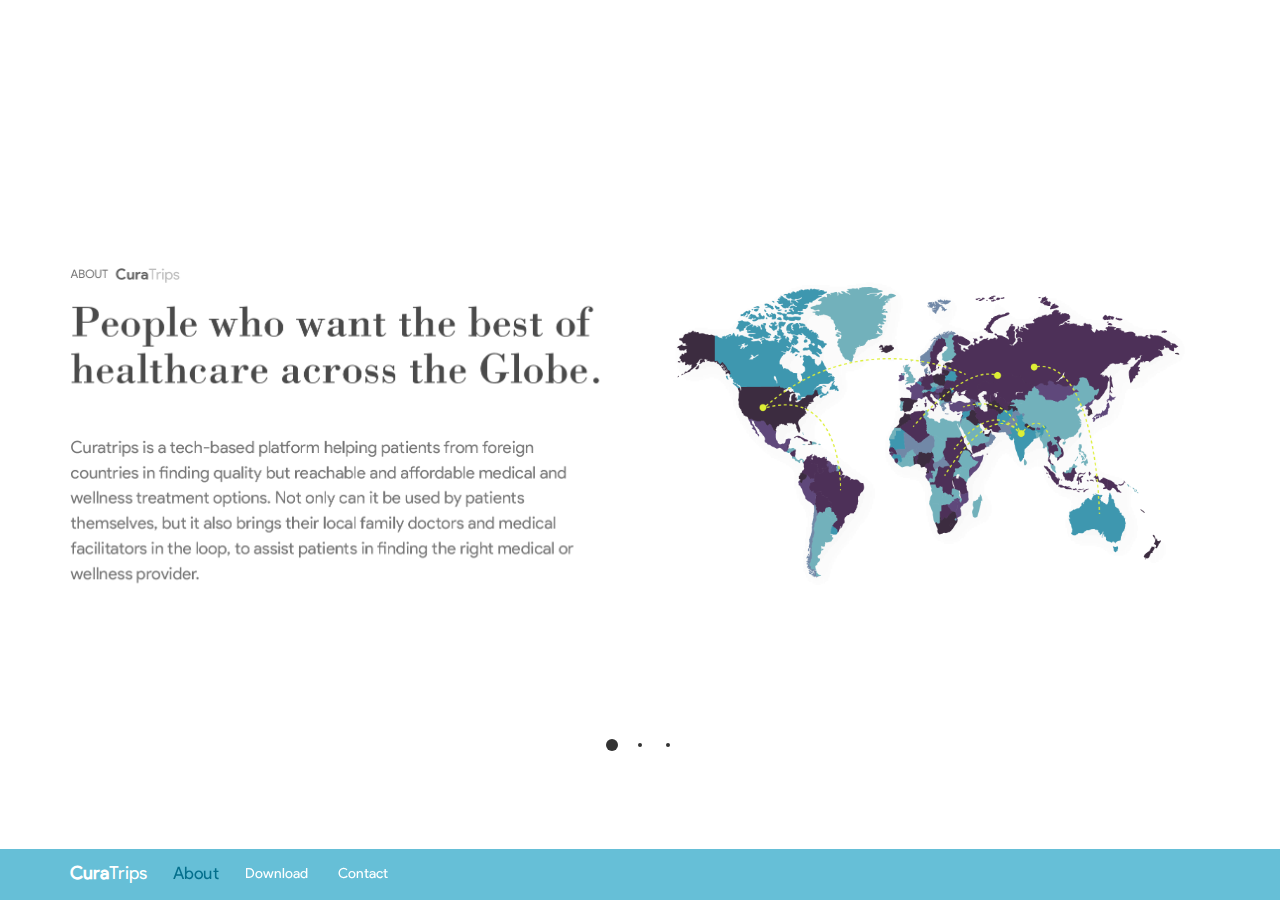
==== index.html @ 783c7d28 "Feature images corrections, commented download and contact sections" ====
<!DOCTYPE html>
<html lang="en">
<!-- Make sure the <html> tag is set to the .full CSS class. Change the background image in the full.css file. -->

<head>

    <meta charset="utf-8">
    <meta http-equiv="X-UA-Compatible" content="IE=edge">
    <meta name="viewport" content="width=device-width, initial-scale=1">
    <meta name="description" content="">
    <meta name="author" content="">

    <title>CuraTrips - Revolutionising Medical & Wellness Travel</title>

    <!-- Bootstrap Core CSS -->
    <link href="css/bootstrap.min.css" rel="stylesheet">

    <!-- Custom CSS -->
    <link href="css/the-big-picture.css" rel="stylesheet">

    <link href="css/jquery.fullPage.css" rel="stylesheet">

    <!-- HTML5 Shim and Respond.js IE8 support of HTML5 elements and media queries -->
    <!-- WARNING: Respond.js doesn't work if you view the page via file:// -->
    <!--[if lt IE 9]>
        <script src="https://oss.maxcdn.com/libs/html5shiv/3.7.0/html5shiv.js"></script>
        <script src="https://oss.maxcdn.com/libs/respond.js/1.4.2/respond.min.js"></script>
    <![endif]-->

</head>

<body>

    <!-- Navigation -->
    <nav class="navbar navbar-inverse navbar-fixed-bottom" role="navigation">
        <div class="container">
            <!-- Brand and toggle get grouped for better mobile display -->
            <div class="navbar-header">
                <button type="button" class="navbar-toggle" data-toggle="collapse" data-target="#bs-example-navbar-collapse-1">
                    <span class="sr-only">Toggle navigation</span>
                    <span class="icon-bar"></span>
                    <span class="icon-bar"></span>
                    <span class="icon-bar"></span>
                </button>
                <a class="navbar-brand" href="#about"><b>Cura</b>Trips</a>
            </div>
            <!-- Collect the nav links, forms, and other content for toggling -->
            <div class="collapse navbar-collapse" id="bs-example-navbar-collapse-1">
                <ul class="nav navbar-nav" id="menu">
                    <li data-menuanchor="about">
                        <a href="#about">About</a>
                    </li>
                    <li data-menuanchor="download">
                        <a href="#download">Download</a>
                    </li>
                    <li data-menuanchor="contact">
                        <a href="#contact">Contact</a>
                    </li>
                </ul>
            </div>
            <!-- /.navbar-collapse -->
        </div>
        <!-- /.container -->
    </nav>

    <!-- Page Content -->
    <!--<div class="container" id="usp">-->
        <!--<div class="row">-->
            <!--<div class="col-md-6 col-sm-12">-->
                <!--<h1>Power to the Patient</h1>-->
                <!--<p>CuraTrips helps foreign patients find quality but reachable and affordable medical & wellness treatment options abroad.</p>-->
            <!--</div>-->
        <!--</div>-->
        <!--&lt;!&ndash; /.row &ndash;&gt;-->
    <!--</div>-->
    <!-- /.container -->

    <div id="fullpage">
        <div class="section">
            <div class="slide active">
                <!-- Page Content -->
                <div class="container">
                    <div class="row">
                        <div class="col-md-6 col-sm-6 col-xs-6 feature-text">
                            <img class="img-responsive" src="img/text1.png">
                        </div>
                        <div class="col-md-6 col-sm-6 col-xs-6 feature-img">
                            <img class="img-responsive" src="img/img1.png">
                        </div>
                        <div class="feature-mobile">
                            <img class="img-responsive" src="img/mobile1.png">
                        </div>
                    </div>
                    <!-- /.row -->
                </div>
                <!-- /.container -->
            </div>
            <div class="slide">
            <!-- Page Content -->
            <div class="container">
                <div class="row">
                    <div class="col-md-6 col-sm-6 col-xs-6 feature-text">
                        <img class="img-responsive" src="img/text2.png">
                    </div>
                    <div class="col-md-6 col-sm-6 col-xs-6 feature-img">
                        <img class="img-responsive" src="img/img2.png">
                    </div>
                    <div class="feature-mobile">
                        <img class="img-responsive" src="img/mobile2.png">
                    </div>
                </div>
                <!-- /.row -->
            </div>
            <!-- /.container -->
        </div>
            <div class="slide">
                <!-- Page Content -->
                <div class="container">
                    <div class="row">
                        <div class="col-md-6 col-sm-6 col-xs-6 feature-text">
                            <img class="img-responsive" src="img/text3.png">
                        </div>
                        <div class="col-md-6 col-sm-6 col-xs-6 feature-img">
                            <img class="img-responsive" src="img/img3.png">
                        </div>
                        <div class="feature-mobile">
                            <img class="img-responsive" src="img/mobile3.png">
                        </div>
                    </div>
                    <!-- /.row -->
                </div>
                <!-- /.container -->
            </div>
        </div>
        <!--<div class="section">-->
            <!--&lt;!&ndash; Page Content &ndash;&gt;-->
            <!--<div class="container">-->
                <!--<div class="row">-->
                    <!--<div class="col-md-6 col-sm-12">-->
                        <!--<h1>Power to the Patient</h1>-->
                        <!--<p>CuraTrips helps foreign patients find quality but reachable and affordable medical & wellness treatment options abroad.</p>-->
                    <!---->
                    <!--</div>-->
                <!--</div>-->
                <!--&lt;!&ndash; /.row &ndash;&gt;-->
            <!--</div>-->
            <!--&lt;!&ndash; /.container &ndash;&gt;-->
        <!--</div>-->
        <!--<div class="section">-->
            <!--&lt;!&ndash; Page Content &ndash;&gt;-->
            <!--<div class="container">-->
                <!--<div class="row">-->
                    <!--<div class="col-md-6 col-sm-12">-->
                        <!--<h1>Power to the Patient</h1>-->
                        <!--<p>CuraTrips helps foreign patients find quality but reachable and affordable medical & wellness treatment options abroad.</p>-->

                    <!--</div>-->
                <!--</div>-->
                <!--&lt;!&ndash; /.row &ndash;&gt;-->
            <!--</div>-->
            <!--&lt;!&ndash; /.container &ndash;&gt;-->
        <!--</div>-->
    </div>

    <!-- jQuery -->
    <script src="js/jquery.js"></script>

    <!-- Bootstrap Core JavaScript -->
    <script src="js/bootstrap.min.js"></script>

    <script src="js/jquery.fullPage.min.js"></script>

    <!-- Script to Activate the Carousel -->
    <script>
        $(document).ready(function() {
            $('#fullpage').fullpage({
                anchors:['about', 'download', 'contact'],
                css3: true,
                scrollingSpeed: 1000,
                loopHorizontal: false,
                slidesNavigation: true,
//                sectionsColor: ['#f2f2f2', '#4BBFC3', '#7BAABE'],
                menu: '#menu'
//                afterRender: function () {
//                    setInterval(function () {
//                        $.fn.fullpage.moveSlideRight();
//                    }, 6000);
//                }
            });

            $(document).click(function (event) {
                var clickover = $(event.target);
                var $navbar = $(".navbar-collapse");
                var _opened = $navbar.hasClass("in");
                if (_opened === true && !clickover.hasClass("navbar-toggle")) {
                    $navbar.collapse('hide');
                }
            });
        });
    </script>

</body>

</html>
---- css/the-big-picture.css ----
/*!
 * Start Bootstrap - The Big Picture (http://startbootstrap.com/)
 * Copyright 2013-2016 Start Bootstrap
 * Licensed under MIT (https://github.com/BlackrockDigital/startbootstrap/blob/gh-pages/LICENSE)
 */

@font-face {
    font-family: 'ProductSans-Regular';
    font-style: normal;
    src: url('../fonts/ProductSans/ProductSans-Regular.ttf');
}

body {
    font-family: "ProductSans-Regular" !important;
}

nav{
    background-color: rgb(102, 191, 215) !important;
    /*box-shadow: 0 0 5px #333;*/
    border-color: transparent !important;
}

.navbar-brand,.navbar-inverse .navbar-nav>li>a {
    color: white !important;
}

.navbar-collapse{
    border-color: rgba(255, 255, 255, 0.50) !important;
    border-width: 6px;
}

.navbar-inverse .navbar-toggle:focus, .navbar-inverse .navbar-toggle:hover {
     background-color: transparent !important;
}

.navbar-inverse .navbar-toggle {
     border-color: transparent !important;
}



.fp-controlArrow.fp-prev {
    left: 27px !important;
    width: 0 !important;
    border-width: 10.5px 10px 10.5px 0 !important;
    border-color: transparent rgba(188, 243, 114, 0.58) transparent transparent !important;
}

.fp-controlArrow.fp-next {
    right: 27px !important;
    border-width: 10.5px 0 10.5px 10px !important;
    border-color: transparent transparent transparent rgba(188, 243, 114, 0.58) !important;
}

.fp-controlArrow {
    display: none !important;
    top: 59% !important;
}

.fp-slidesNav.bottom {
    bottom: 15% !important;
}

.fill {
    width: 100%;
    height: 100%;
    background-position: center;
    -webkit-background-size: cover;
    -moz-background-size: cover;
    background-size: cover;
    -o-background-size: cover;
}

.feature-mobile{
    margin-left: 15px !important;
    margin-right: 15px !important;
    padding-bottom: 25px !important;
}

@media (min-width: 768px){
    .navbar-inverse .navbar-nav>li>a:hover{
        color: #046f8c !important;
        /*box-shadow: 0px 0px 10px #000000;*/
        /*z-index: 2;*/
        -webkit-transition: all 200ms ease-in;
        -webkit-transform: scale(1.2);
        -ms-transition: all 200ms ease-in;
        -ms-transform: scale(1.2);
        -moz-transition: all 200ms ease-in;
        -moz-transform: scale(1.2);
        transition: all 200ms ease-in;
        transform: scale(1.2);
    }

    #menu li.active a {
        color: #046f8c !important;
        /*box-shadow: 0px 0px 10px #000000;*/
        /*z-index: 2;*/
        -webkit-transition: all 200ms ease-in;
        -webkit-transform: scale(1.2);
        -ms-transition: all 200ms ease-in;
        -ms-transform: scale(1.2);
        -moz-transition: all 200ms ease-in;
        -moz-transform: scale(1.2);
        transition: all 200ms ease-in;
        transform: scale(1.2);
        background-color: transparent !important;
    }

    .navbar-brand:hover{
        /*z-index: 2;*/
        -webkit-transition: all 200ms ease-in;
        -webkit-transform: scale(1.2);
        -ms-transition: all 200ms ease-in;
        -ms-transform: scale(1.2);
        -moz-transition: all 200ms ease-in;
        -moz-transform: scale(1.2);
        transition: all 200ms ease-in;
        transform: scale(1.2);
    }

    .feature-mobile{
        display: none;
    }
}

@media (max-width: 767px){
    .navbar-inverse .navbar-nav>li>a:hover{
        color: #046f8c !important;
    }

    #menu li.active a {
        color: #046f8c !important;
        background-color: transparent !important;
    }

    .navbar-brand:hover{
        /*z-index: 2;*/
        -webkit-transition: all 200ms ease-in;
        -webkit-transform: scale(1.2);
        -ms-transition: all 200ms ease-in;
        -ms-transform: scale(1.2);
        -moz-transition: all 200ms ease-in;
        -moz-transform: scale(1.2);
        transition: all 200ms ease-in;
        transform: scale(1.2);
    }
}

@media (min-width: 480px){
    .feature-mobile{
        display: none;
    }
}

@media (max-width: 479px){
    .feature-img, .feature-text{
        display: none;
    }
}
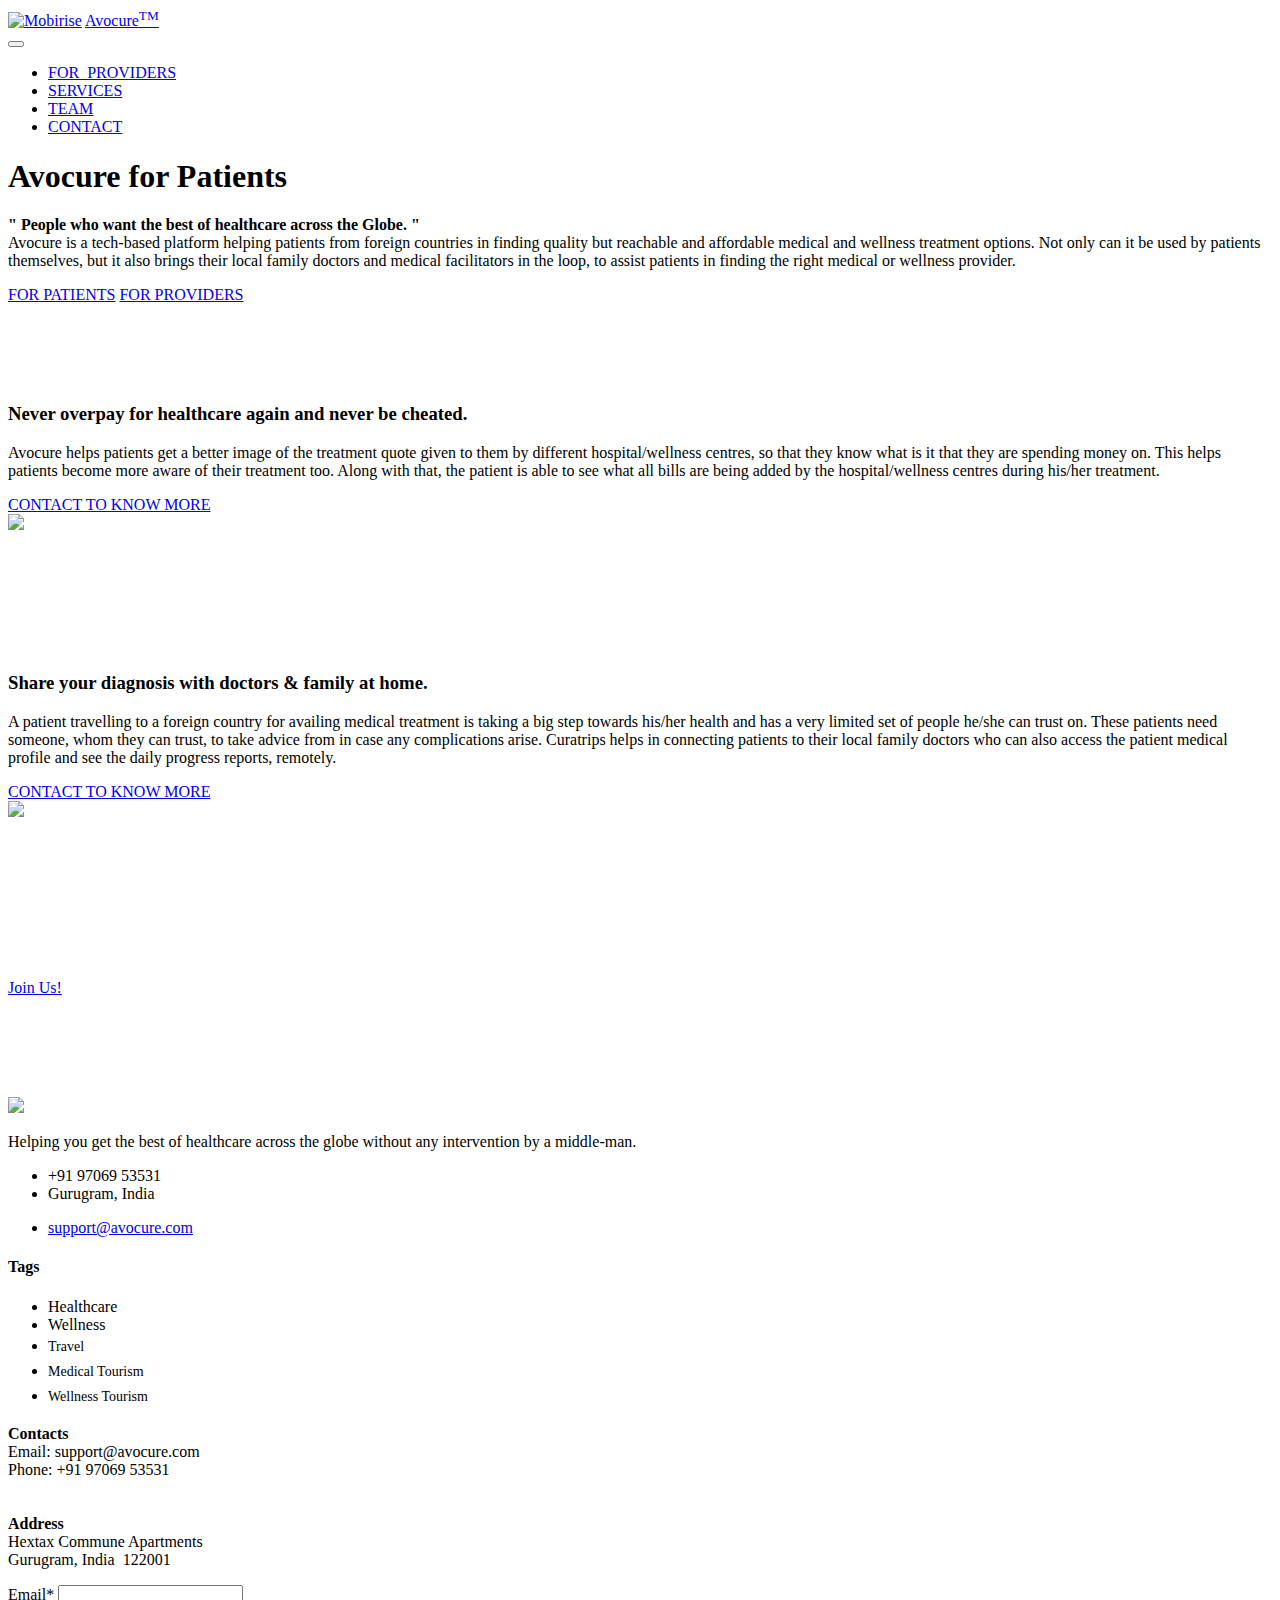
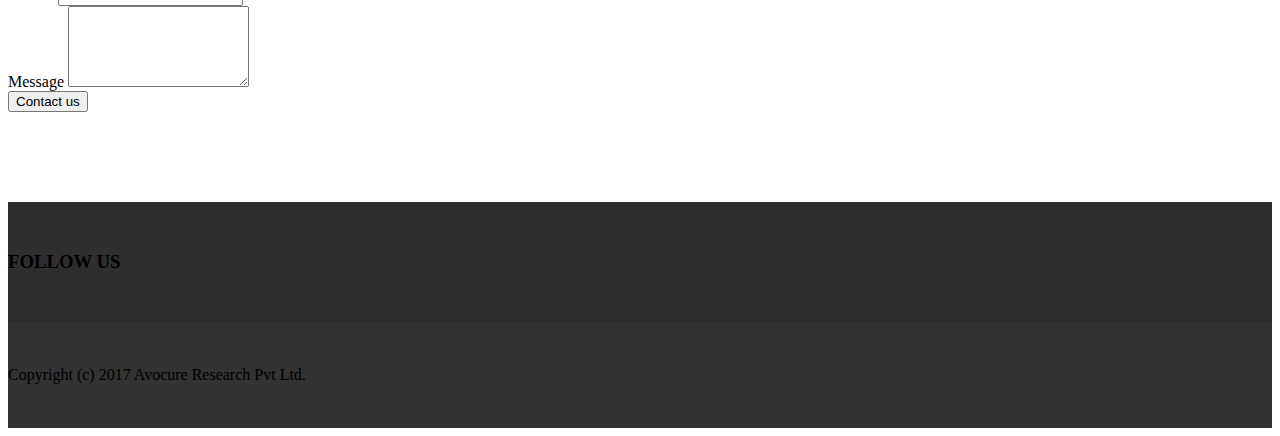
==== commit 22325237: "Final Patient Side" ====
--- a/index.html
+++ b/index.html
@@ -1,204 +1,290 @@
 <!DOCTYPE html>
-<html lang="en">
-<!-- Make sure the <html> tag is set to the .full CSS class. Change the background image in the full.css file. -->
-
+<html>
 <head>
-
-    <meta charset="utf-8">
-    <meta http-equiv="X-UA-Compatible" content="IE=edge">
-    <meta name="viewport" content="width=device-width, initial-scale=1">
-    <meta name="description" content="">
-    <meta name="author" content="">
-
-    <title>CuraTrips - Revolutionising Medical & Wellness Travel</title>
-
-    <!-- Bootstrap Core CSS -->
-    <link href="css/bootstrap.min.css" rel="stylesheet">
-
-    <!-- Custom CSS -->
-    <link href="css/the-big-picture.css" rel="stylesheet">
-
-    <link href="css/jquery.fullPage.css" rel="stylesheet">
-
-    <!-- HTML5 Shim and Respond.js IE8 support of HTML5 elements and media queries -->
-    <!-- WARNING: Respond.js doesn't work if you view the page via file:// -->
-    <!--[if lt IE 9]>
-        <script src="https://oss.maxcdn.com/libs/html5shiv/3.7.0/html5shiv.js"></script>
-        <script src="https://oss.maxcdn.com/libs/respond.js/1.4.2/respond.min.js"></script>
-    <![endif]-->
-
+  <meta charset="UTF-8">
+  <meta http-equiv="X-UA-Compatible" content="IE=edge">
+  <meta name="viewport" content="width=device-width, initial-scale=1">
+  <link rel="shortcut icon" href="assets/images/asset-3.svg" type="image/x-icon">
+  <meta name="description" content="">
+  <title>Avocure - Revolutionising Medical & Wellness Travel</title>
+  
+  <link rel="stylesheet" href="https://fonts.googleapis.com/css?family=Lora:400,700,400italic,700italic&amp;subset=latin">
+  <link rel="stylesheet" href="https://fonts.googleapis.com/css?family=Montserrat:400,700">
+  <link rel="stylesheet" href="https://fonts.googleapis.com/css?family=Raleway:100,100i,200,200i,300,300i,400,400i,500,500i,600,600i,700,700i,800,800i,900,900i">
+  <link rel="stylesheet" href="assets/bootstrap-material-design-font/css/material.css">
+  <link rel="stylesheet" href="assets/et-line-font-plugin/style.css">
+  <link rel="stylesheet" href="assets/tether/tether.min.css">
+  <link rel="stylesheet" href="assets/bootstrap/css/bootstrap.min.css">
+  <link rel="stylesheet" href="assets/dropdown/css/style.css">
+  <link rel="stylesheet" href="assets/animate.css/animate.min.css">
+  <link rel="stylesheet" href="assets/socicon/css/styles.css">
+  <link rel="stylesheet" href="assets/theme/css/style.css">
+  <link rel="stylesheet" href="assets/mobirise-gallery/style.css">
+  <link rel="stylesheet" href="assets/mobirise/css/mbr-additional.css" type="text/css">
+  <link rel="stylesheet" href="assets/main css/main.css" type="text/css">
 </head>
-
 <body>
-
-    <!-- Navigation -->
-    <nav class="navbar navbar-inverse navbar-fixed-bottom" role="navigation">
+<section id="menu-0">
+
+    <nav class="navbar navbar-dropdown bg-color transparent navbar-fixed-top">
         <div class="container">
-            <!-- Brand and toggle get grouped for better mobile display -->
-            <div class="navbar-header">
-                <button type="button" class="navbar-toggle" data-toggle="collapse" data-target="#bs-example-navbar-collapse-1">
-                    <span class="sr-only">Toggle navigation</span>
-                    <span class="icon-bar"></span>
-                    <span class="icon-bar"></span>
-                    <span class="icon-bar"></span>
-                </button>
-                <a class="navbar-brand" href="#about"><b>Cura</b>Trips</a>
-            </div>
-            <!-- Collect the nav links, forms, and other content for toggling -->
-            <div class="collapse navbar-collapse" id="bs-example-navbar-collapse-1">
-                <ul class="nav navbar-nav" id="menu">
-                    <li data-menuanchor="about">
-                        <a href="#about">About</a>
-                    </li>
-                    <li data-menuanchor="download">
-                        <a href="#download">Download</a>
-                    </li>
-                    <li data-menuanchor="contact">
-                        <a href="#contact">Contact</a>
-                    </li>
-                </ul>
-            </div>
-            <!-- /.navbar-collapse -->
-        </div>
-        <!-- /.container -->
+
+            <div class="mbr-table">
+                <div class="mbr-table-cell">
+
+                    <div class="navbar-brand">
+                        <a href="index.html" class="navbar-logo"><img src="assets/images/asset-3.svg" alt="Mobirise"></a>
+                        <a class="navbar-caption" href="#top">Avocure<sup class="trademark">TM</sup></a>
+                    </div>
+
+                </div>
+                <div class="mbr-table-cell">
+
+                    <button class="navbar-toggler pull-xs-right hidden-md-up" type="button" data-toggle="collapse" data-target="#exCollapsingNavbar">
+                        <div class="hamburger-icon"></div>
+                    </button>
+
+                    <ul class="nav-dropdown collapse pull-xs-right nav navbar-nav navbar-toggleable-sm" id="exCollapsingNavbar"><li class="nav-item"><a class="nav-link link" href="index.html">FOR &nbsp;PROVIDERS</a></li><li class="nav-item"><a class="nav-link link" href="index.html#services">SERVICES</a></li><li class="nav-item"><a class="nav-link link" href="index.html#team">TEAM</a></li><li class="nav-item"><a class="nav-link link" href="index.html#contacts5-7">CONTACT</a></li></ul>
+                    <button hidden="" class="navbar-toggler navbar-close" type="button" data-toggle="collapse" data-target="#exCollapsingNavbar">
+                        <div class="close-icon"></div>
+                    </button>
+
+                </div>
+            </div>
+
+        </div>
     </nav>
 
-    <!-- Page Content -->
-    <!--<div class="container" id="usp">-->
-        <!--<div class="row">-->
-            <!--<div class="col-md-6 col-sm-12">-->
-                <!--<h1>Power to the Patient</h1>-->
-                <!--<p>CuraTrips helps foreign patients find quality but reachable and affordable medical & wellness treatment options abroad.</p>-->
-            <!--</div>-->
-        <!--</div>-->
-        <!--&lt;!&ndash; /.row &ndash;&gt;-->
-    <!--</div>-->
-    <!-- /.container -->
-
-    <div id="fullpage">
-        <div class="section">
-            <div class="slide active">
-                <!-- Page Content -->
-                <div class="container">
-                    <div class="row">
-                        <div class="col-md-6 col-sm-6 col-xs-6 feature-text">
-                            <img class="img-responsive" src="img/text1.png">
-                        </div>
-                        <div class="col-md-6 col-sm-6 col-xs-6 feature-img">
-                            <img class="img-responsive" src="img/img1.png">
-                        </div>
-                        <div class="feature-mobile">
-                            <img class="img-responsive" src="img/mobile1.png">
-                        </div>
-                    </div>
-                    <!-- /.row -->
-                </div>
-                <!-- /.container -->
-            </div>
-            <div class="slide">
-            <!-- Page Content -->
-            <div class="container">
-                <div class="row">
-                    <div class="col-md-6 col-sm-6 col-xs-6 feature-text">
-                        <img class="img-responsive" src="img/text2.png">
-                    </div>
-                    <div class="col-md-6 col-sm-6 col-xs-6 feature-img">
-                        <img class="img-responsive" src="img/img2.png">
-                    </div>
-                    <div class="feature-mobile">
-                        <img class="img-responsive" src="img/mobile2.png">
-                    </div>
-                </div>
-                <!-- /.row -->
-            </div>
-            <!-- /.container -->
-        </div>
-            <div class="slide">
-                <!-- Page Content -->
-                <div class="container">
-                    <div class="row">
-                        <div class="col-md-6 col-sm-6 col-xs-6 feature-text">
-                            <img class="img-responsive" src="img/text3.png">
-                        </div>
-                        <div class="col-md-6 col-sm-6 col-xs-6 feature-img">
-                            <img class="img-responsive" src="img/img3.png">
-                        </div>
-                        <div class="feature-mobile">
-                            <img class="img-responsive" src="img/mobile3.png">
-                        </div>
-                    </div>
-                    <!-- /.row -->
-                </div>
-                <!-- /.container -->
-            </div>
-        </div>
-        <!--<div class="section">-->
-            <!--&lt;!&ndash; Page Content &ndash;&gt;-->
-            <!--<div class="container">-->
-                <!--<div class="row">-->
-                    <!--<div class="col-md-6 col-sm-12">-->
-                        <!--<h1>Power to the Patient</h1>-->
-                        <!--<p>CuraTrips helps foreign patients find quality but reachable and affordable medical & wellness treatment options abroad.</p>-->
-                    <!---->
-                    <!--</div>-->
-                <!--</div>-->
-                <!--&lt;!&ndash; /.row &ndash;&gt;-->
-            <!--</div>-->
-            <!--&lt;!&ndash; /.container &ndash;&gt;-->
-        <!--</div>-->
-        <!--<div class="section">-->
-            <!--&lt;!&ndash; Page Content &ndash;&gt;-->
-            <!--<div class="container">-->
-                <!--<div class="row">-->
-                    <!--<div class="col-md-6 col-sm-12">-->
-                        <!--<h1>Power to the Patient</h1>-->
-                        <!--<p>CuraTrips helps foreign patients find quality but reachable and affordable medical & wellness treatment options abroad.</p>-->
-
-                    <!--</div>-->
-                <!--</div>-->
-                <!--&lt;!&ndash; /.row &ndash;&gt;-->
-            <!--</div>-->
-            <!--&lt;!&ndash; /.container &ndash;&gt;-->
-        <!--</div>-->
-    </div>
-
-    <!-- jQuery -->
-    <script src="js/jquery.js"></script>
-
-    <!-- Bootstrap Core JavaScript -->
-    <script src="js/bootstrap.min.js"></script>
-
-    <script src="js/jquery.fullPage.min.js"></script>
-
-    <!-- Script to Activate the Carousel -->
-    <script>
-        $(document).ready(function() {
-            $('#fullpage').fullpage({
-                anchors:['about', 'download', 'contact'],
-                css3: true,
-                scrollingSpeed: 1000,
-                loopHorizontal: false,
-                slidesNavigation: true,
-//                sectionsColor: ['#f2f2f2', '#4BBFC3', '#7BAABE'],
-                menu: '#menu'
-//                afterRender: function () {
-//                    setInterval(function () {
-//                        $.fn.fullpage.moveSlideRight();
-//                    }, 6000);
-//                }
-            });
-
-            $(document).click(function (event) {
-                var clickover = $(event.target);
-                var $navbar = $(".navbar-collapse");
-                var _opened = $navbar.hasClass("in");
-                if (_opened === true && !clickover.hasClass("navbar-toggle")) {
-                    $navbar.collapse('hide');
-                }
-            });
-        });
-    </script>
-
-</body>
-
-</html>
+</section>
+
+<!-- <section class="engine"><a rel="external" href="https://mobirise.com">https://mobirise.com/</a></section> -->
+
+<section class="mbr-section mbr-section-hero mbr-section-full mbr-parallax-background mbr-section-with-arrow" id="header1-1" style="background-image: url(assets/images/mbr-2000x1333.jpg);">
+
+    <div class="mbr-overlay" style="opacity: 0.5; background-color: rgb(0, 0, 0);"></div>
+
+    <div class="mbr-table-cell">
+
+        <div class="container">
+            <div class="row">
+                <div class="mbr-section col-md-10 col-md-offset-1 text-xs-center brand-desc">
+
+                    <h1 class="mbr-section-title display-1">Avocure for Patients</h1>
+                    <p class="mbr-section-lead lead"><span style="font-style: normal;"><strong class="tagline">" People who want the best of healthcare across the Globe. "<br></strong>
+                        Avocure is a tech-based platform helping patients from foreign countries in finding quality but reachable and affordable medical and wellness treatment options. Not only can it be used by patients themselves, but it also brings their local family doctors and medical facilitators in the loop, to assist patients in finding the right medical or wellness provider.
+                    </span></p>
+                    <div class="mbr-section-btn"><a class="btn btn-lg btn-primary" href="index.html">FOR PATIENTS</a> <a class="btn btn-lg btn-white btn-white-outline" href="#">FOR PROVIDERS</a></div>
+                </div>
+            </div>
+        </div>
+    </div>
+
+    <div class="mbr-arrow mbr-arrow-floating" aria-hidden="true"><a href="#msg-box5-0"><i class="mbr-arrow-icon"></i></a></div>
+
+</section>
+
+<section class="mbr-section" id="services" style="background-color: rgb(255, 255, 255); padding-top: 80px; padding-bottom: 120px;">
+
+    
+    <div class="container">
+        <div class="row">
+              <div class="col-md-6 text-xs-center text-md-right">
+                  <h3 class="mbr-section-title display-2">Never overpay for healthcare again and never be cheated.</h3>
+                  <div class="lead">
+
+                    <p>Avocure helps patients get a better image of the treatment quote given to them by different hospital/wellness centres, so that they know what is it that they are spending money on. This helps patients become more aware of their treatment too. Along with that, the patient is able to see what all bills are being added  by the hospital/wellness centres during his/her treatment.</p>
+
+                  </div>
+
+                  <div><a class="btn btn-primary" href="index.html#contacts5-7">CONTACT TO KNOW MORE</a></div>
+              </div>
+
+              <div class="mbr-left-padding-md-up mbr-valign-top col-md-6 image-size" style="width: 43%;">
+                  <div class="mbr-figure"><img src="assets/images/asset-21.svg"></div>
+              </div>
+        </div>
+    </div>
+
+</section>
+
+<!-- <section class="mbr-section" id="msg-box5-5" style="background-color: rgb(255, 255, 255); padding-top: 0px; padding-bottom: 80px;">
+
+    
+    <div class="container">
+        <div class="row">
+            <div class="mbr-table-md-up">         
+
+
+              <div class="mbr-table-cell col-md-5 text-xs-center text-md-left content-size pull-right">
+                  <h3 class="mbr-section-title display-2">Share your diagnosis with doctors &amp; family at home.</h3>
+                  <div class="lead">
+
+                    <p>A patient travelling to a foreign country for availing medical treatment is taking a big step towards his/her health and has a very limited set of people he/she can trust on. These patients need someone, whom they can trust, to take advice from in case any complications arise. Curatrips helps in connecting patients to their local family doctors who can also access the patient medical profile and see the daily progress reports, remotely.</p>
+
+                  </div>
+
+                  <div><a class="btn btn-primary" href="index.html#contacts5-7">CONTACT TO KNOW MORE</a></div>
+              </div>
+
+
+              <div class="mbr-table-cell mbr-right-padding-md-up mbr-valign-top col-md-7 image-size" style="width: 48%;">
+                  <div class="mbr-figure"><img src="assets/images/asset-20.svg"></div>
+              </div>
+
+            </div>
+        </div>
+    </div>
+
+</section> -->
+
+<section class="mbr-section" id="msg-box5-5" style="background-color: rgb(255, 255, 255); padding-top: 0px; padding-bottom: 80px;">
+
+    
+    <div class="container">
+        <div class="row">
+
+              <div class=" col-md-6 text-xs-center text-md-left" style="float: right !important;">
+                  <h3 class="mbr-section-title display-2">Share your diagnosis with doctors &amp; family at home.</h3>
+                  <div class="lead">
+
+                    <p>A patient travelling to a foreign country for availing medical treatment is taking a big step towards his/her health and has a very limited set of people he/she can trust on. These patients need someone, whom they can trust, to take advice from in case any complications arise. Curatrips helps in connecting patients to their local family doctors who can also access the patient medical profile and see the daily progress reports, remotely.</p>
+
+                  </div>
+
+                  <div><a class="btn btn-primary" href="index.html#contacts5-7">CONTACT TO KNOW MORE</a></div>
+              </div>
+
+
+              <div class="mbr-right-padding-md-up mbr-valign-top col-md-6 image-size" style="width: 48%;">
+                  <div class="mbr-figure"><img src="assets/images/asset-20.svg"></div>
+              </div>
+        </div>
+    </div>
+
+</section>
+
+<section class="mbr-section" id="team" style="background-image: url('assets/images/working-area.jpg'); padding-top: 10px; padding-bottom: 10px;">
+    <div class="mbr-overlay" style="opacity: 0.5; background-color: rgb(0, 0, 0);"></div>
+
+    <div class="mbr-table-cell" style="display: block;">
+
+        <div class="container">
+            <div class="row">
+                <div class="mbr-section col-md-8 col-md-offset-2 text-xs-center">
+                    <p class="mbr-section-lead lead text-desktop"><span style="font-style: normal; color: #fff"><strong class="tagline">" A team that is obsessed with it's Users."<br></strong>
+                        If you have the hunger to work with a world class team to solve challenging problems and impact real lives, we would love to hear from you. Come, Join us. We are on to something big.. 
+                    </span></p>
+                    <div class="mbr-section-btn"><a class="btn btn-lg btn-white btn-white-outline" href="#">Join Us!</a></div>
+                </div>
+            </div>
+        </div>
+    </div>
+</section>
+
+
+<section class="mbr-footer mbr-section mbr-section-md-padding" id="contacts5-7" style="background-color: rgb(255, 255, 255); padding-top: 90px; padding-bottom: 90px;">
+
+
+    <div class="row">
+    
+            <div class="mbr-company col-xs-12 col-md-6 col-lg-3">
+
+                <div class="mbr-company card">
+                    <div><img src="assets/images/asset-4.svg" class="card-img-top"></div>
+                    <div class="card-block">
+                        <p class="card-text">Helping you get the best of healthcare across the globe without any intervention by a middle-man.</p>
+                    </div>
+                    <ul class="list-group list-group-flush">
+                        <li class="list-group-item">
+                            <span class="list-group-icon"><span class="etl-icon icon-phone mbr-iconfont-company-contacts5"></span></span>
+                            <span class="list-group-text">+91 97069 53531</span>
+                        </li>
+                        <li class="list-group-item">
+                            <span class="list-group-icon"><span class="etl-icon icon-map-pin mbr-iconfont-company-contacts5"></span></span>
+                            <span class="list-group-text">Gurugram, India</span>
+                        </li>
+                        <li class="list-group-item active">
+                            <span class="list-group-icon"><span class="etl-icon icon-envelope mbr-iconfont-company-contacts5"></span></span>
+                            <span class="list-group-text"><p><a href="mailto: support@avocure.com" target="_blank">support@avocure.com</a><a href="mailto: avocure@gmail.com"></a><a href="mailto:support@mobirise.com"></a></p></span>
+                        </li>
+                    </ul>
+                </div>
+
+            </div>
+            <div class="mbr-footer-content col-xs-12 col-md-6 col-lg-3">
+                <h4>Tags</h4>
+                <ul><li>Healthcare</li><li>Wellness</li><li><span style="font-size: 0.875rem; line-height: 1.8;">Travel</span></li><li><span style="font-size: 0.875rem; line-height: 1.8;">Medical Tourism</span></li><li><span style="font-size: 0.875rem; line-height: 1.8;">Wellness Tourism</span></li></ul>
+            </div>
+            <div class="mbr-footer-content col-xs-12 col-md-6 col-lg-3">
+                <p><strong>Contacts</strong><br>Email: support@avocure.com<br>Phone: +91 97069 53531<br><br><br><strong>Address</strong><br>Hextax Commune Apartments<br>Gurugram, India &nbsp;122001</p>
+            </div>
+            <div class="col-xs-12 col-md-6 col-lg-3" data-form-type="formoid">
+
+                <div data-form-alert="true">
+                    <div hidden="" data-form-alert-success="true">Thanks for filling out form!</div>
+                </div>
+
+                <form action="https://mobirise.com/" method="post" data-form-title="MESSAGE">
+
+                    <input type="hidden" value="wb2luR0VO7+s2tAaSlenLe4VebvV94Z69NYPVxWV8IpD67cpa8wUpSAUtsx8wF7AStiXRbyxHsYCK+QRHQci66iuv9v/NCq6xAOJjWEKGvGc75Jzln9z0b5uRv2u88Wg" data-form-email="true">
+
+                    
+
+                    <div class="form-group">
+                        <label class="form-control-label" for="contacts5-7-email">Email<span class="form-asterisk">*</span></label>
+                        <input type="email" class="form-control input-sm input-inverse" name="email" required="" data-form-field="Email" id="contacts5-7-email">
+                    </div>
+
+                    
+
+                    <div class="form-group">
+                        <label class="form-control-label" for="contacts5-7-message">Message</label>
+                        <textarea class="form-control input-sm input-inverse" name="message" data-form-field="Message" rows="5" id="contacts5-7-message"></textarea>
+                    </div>
+
+                    <div><button type="submit" class="btn btn-sm btn-info contact-us">Contact us</button></div>
+
+                </form>
+
+            </div>
+        </div>
+</section>
+
+<section class="mbr-section mbr-section-md-padding" id="social-buttons4-9" style="background-color: rgb(46, 46, 46); padding-top: 30px; padding-bottom: 30px;">
+    
+    <div class="container">
+        <div class="row">
+            <div class="col-md-8 col-md-offset-2 text-xs-center">
+                <h3 class="mbr-section-title display-2">FOLLOW US</h3>
+                <div><a class="btn btn-social" title="Twitter" target="_blank" href="https://twitter.com/avocure"><i class="socicon socicon-twitter"></i></a> <a class="btn btn-social" title="Facebook" target="_blank" href="https://www.facebook.com/avocure"><i class="socicon socicon-facebook"></i></a>      <a class="btn btn-social" title="LinkedIn" target="_blank" href="https://www.linkedin.com/company/avocure"><i class="socicon socicon-linkedin"></i></a>   </div>
+            </div>
+        </div>
+    </div>
+</section>
+
+<footer class="mbr-small-footer mbr-section mbr-section-nopadding" id="footer1-2" style="background-color: rgb(50, 50, 50); padding-top: 1.75rem; padding-bottom: 1.75rem;">
+    
+    <div class="container">
+        <p class="text-xs-center">Copyright (c) 2017 Avocure Research Pvt Ltd.</p>
+    </div>
+</footer>
+
+
+  <script src="assets/web/assets/jquery/jquery.min.js"></script>
+  <script src="assets/tether/tether.min.js"></script>
+  <script src="assets/bootstrap/js/bootstrap.min.js"></script>
+  <script src="assets/smooth-scroll/smooth-scroll.js"></script>
+  <script src="assets/dropdown/js/script.min.js"></script>
+  <script src="assets/touch-swipe/jquery.touch-swipe.min.js"></script>
+  <script src="assets/viewport-checker/jquery.viewportchecker.js"></script>
+  <script src="assets/jarallax/jarallax.js"></script>
+  <script src="assets/masonry/masonry.pkgd.min.js"></script>
+  <script src="assets/imagesloaded/imagesloaded.pkgd.min.js"></script>
+  <script src="assets/bootstrap-carousel-swipe/bootstrap-carousel-swipe.js"></script>
+  <script src="assets/theme/js/script.js"></script>
+  <script src="assets/mobirise-gallery/player.min.js"></script>
+  <script src="assets/mobirise-gallery/script.js"></script>
+  <script src="assets/formoid/formoid.min.js"></script>
+  <input name="animation" type="hidden">
+  </body>
+</html>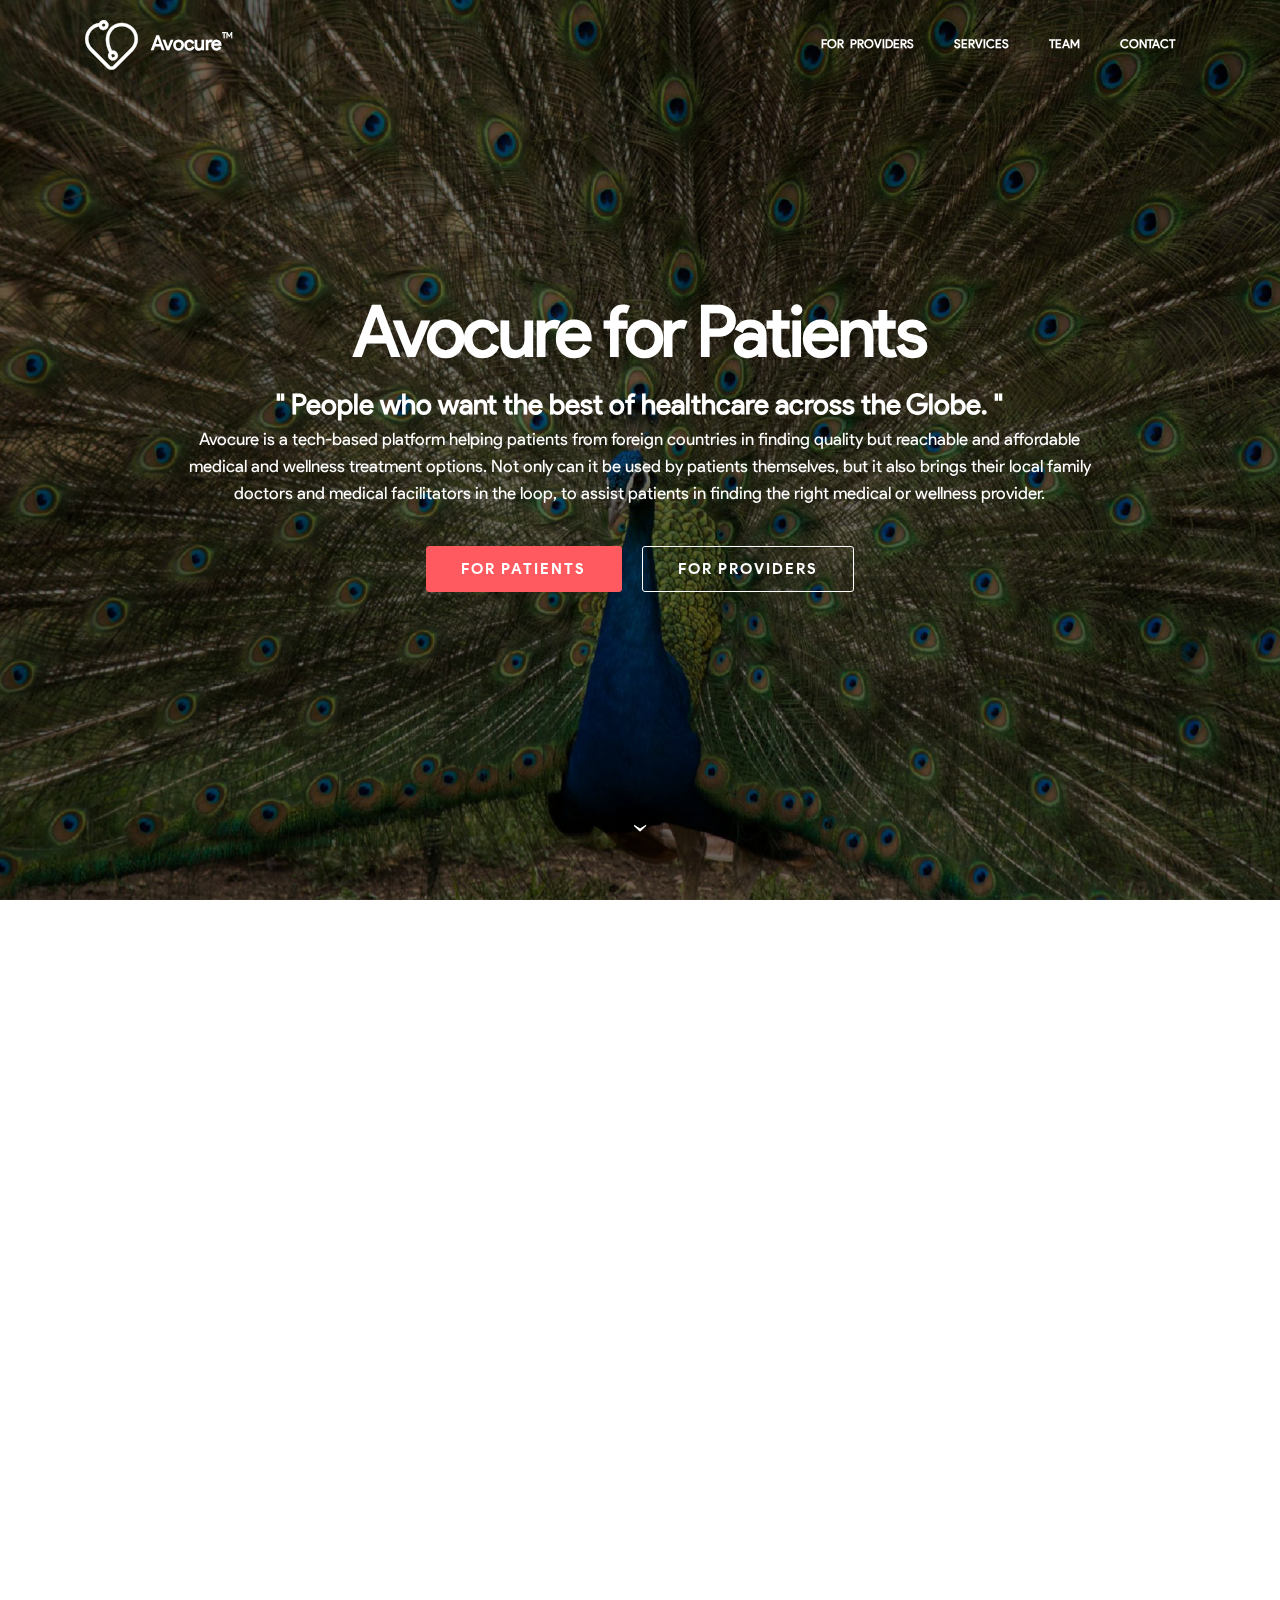
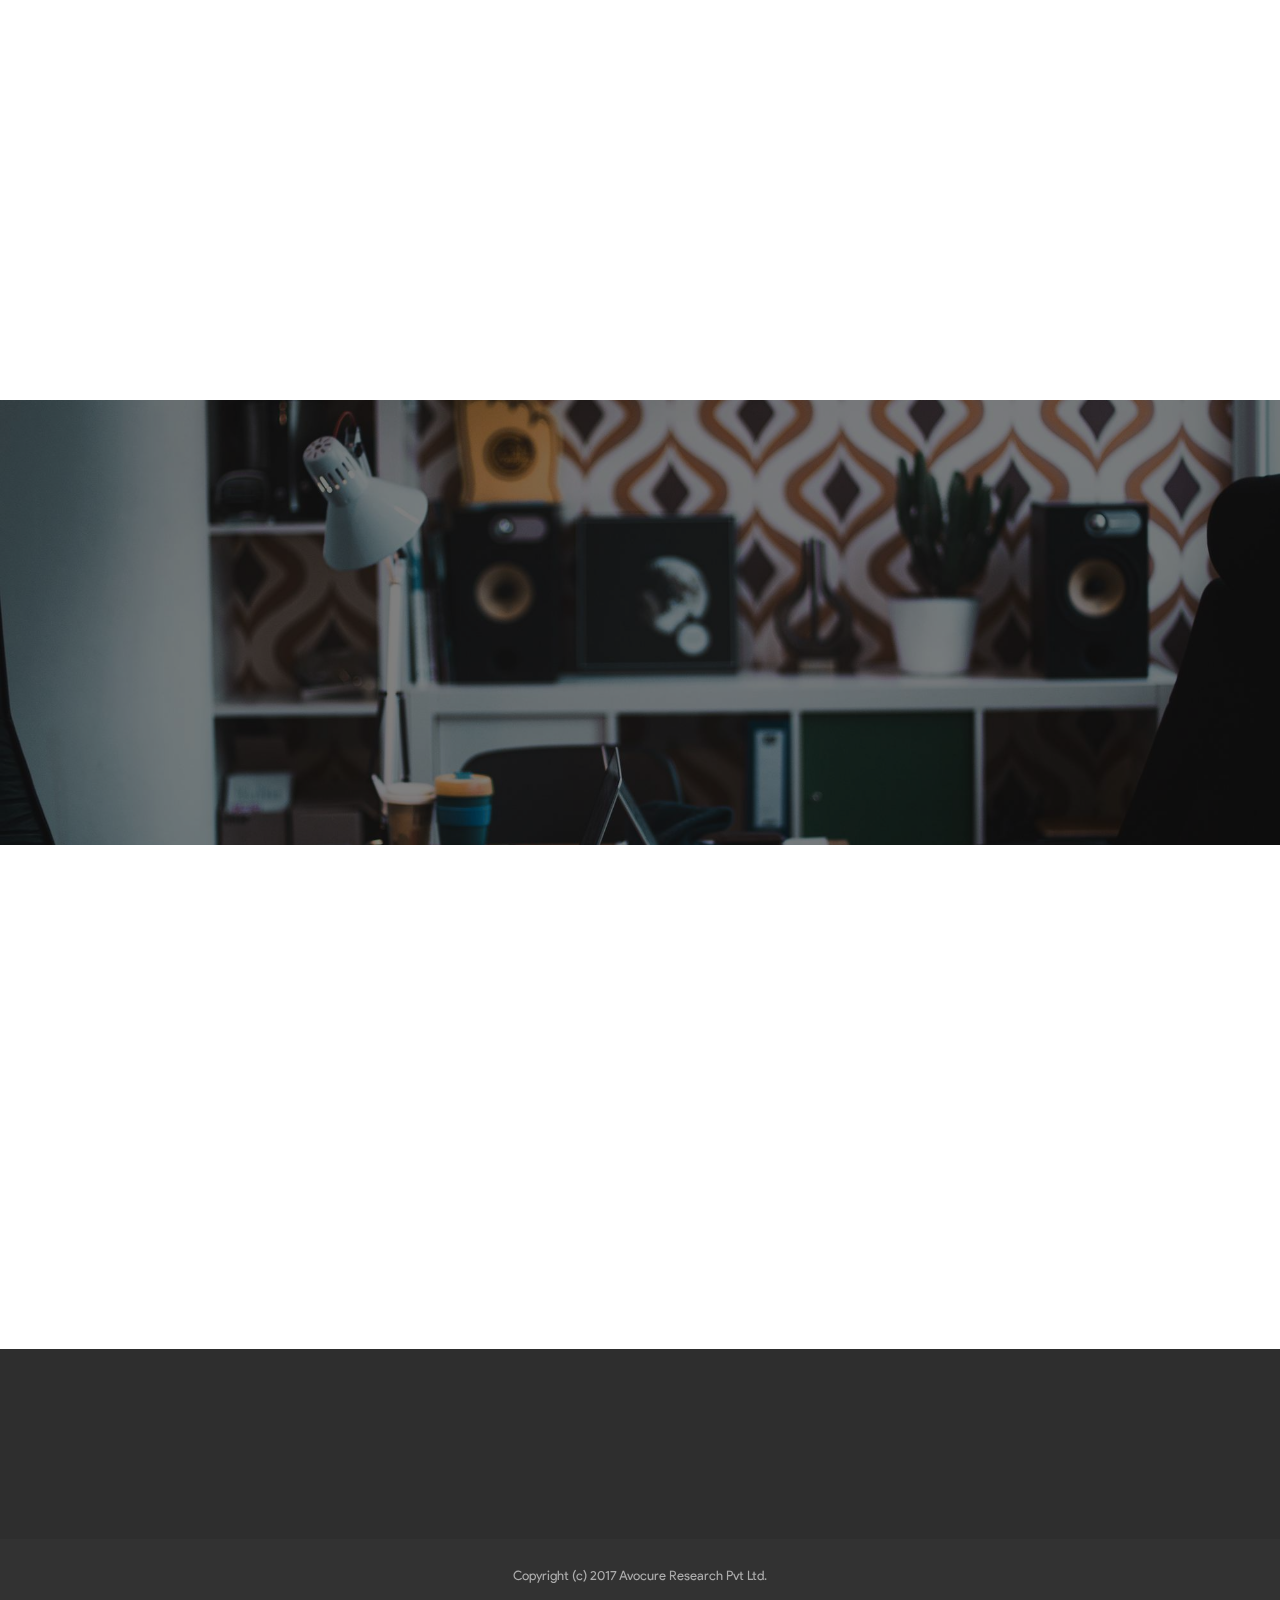
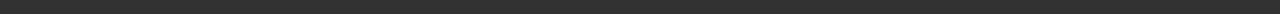
==== commit f5951198: "email support@avocure added" ====
--- a/index.html
+++ b/index.html
@@ -226,7 +226,7 @@
 
                 <form action="https://mobirise.com/" method="post" data-form-title="MESSAGE">
 
-                    <input type="hidden" value="wb2luR0VO7+s2tAaSlenLe4VebvV94Z69NYPVxWV8IpD67cpa8wUpSAUtsx8wF7AStiXRbyxHsYCK+QRHQci66iuv9v/NCq6xAOJjWEKGvGc75Jzln9z0b5uRv2u88Wg" data-form-email="true">
+                    <input type="hidden" value="Hl05BlVZRZC+PTDMM8DhLvF1y8CeVu2zk1N5sGL6fkDl2ANNX8gLfiEZvTLJdupMxPrt7p7wrQNV5Ut5ZTH/+bfpdMpmCjZ0bUawTMYVt1/dpLwHC+yPKnMcYgD80eag" data-form-email="true">
 
                     
 
--- a/assets/bootstrap-material-design-font/css/material.css
+++ b/assets/bootstrap-material-design-font/css/material.css
@@ -0,0 +1,2522 @@
+@font-face {
+  font-family: 'Material-Design-Icons';
+  src: url('../fonts/Material-Design-Icons.eot?3ocs8m');
+  src: url('../fonts/Material-Design-Icons.eot?#iefix3ocs8m') format('embedded-opentype'), url('../fonts/Material-Design-Icons.woff?3ocs8m') format('woff'), url('../fonts/Material-Design-Icons.ttf?3ocs8m') format('truetype'), url('../fonts/Material-Design-Icons.svg?3ocs8m#Material-Design-Icons') format('svg');
+  font-weight: normal;
+  font-style: normal;
+}
+[class^="mdi-"],
+[class*="mdi-"] {
+  speak: none;
+  display: inline-block;
+  font-style: normal;
+  font-variant:normal;
+  font-weight:normal;
+  /*font-size:24px;*/
+  line-height:1;
+  font-family:'Material-Design-Icons' !important;
+  text-rendering: auto;
+  
+  -webkit-font-smoothing: antialiased;
+  -moz-osx-font-smoothing: grayscale;
+  -webkit-transform: translate(0, 0);
+      -ms-transform: translate(0, 0);
+          transform: translate(0, 0);
+}
+[class^="mdi-"]:before,
+[class*="mdi-"]:before {
+  display: inline-block;
+  speak: none;
+  text-decoration: inherit;
+}
+[class^="mdi-"].pull-left,
+[class*="mdi-"].pull-left {
+  margin-right: .3em;
+}
+[class^="mdi-"].pull-right,
+[class*="mdi-"].pull-right {
+  margin-left: .3em;
+}
+[class^="mdi-"].mdi-lg:before,
+[class*="mdi-"].mdi-lg:before,
+[class^="mdi-"].mdi-lg:after,
+[class*="mdi-"].mdi-lg:after {
+  font-size: 1.33333333em;
+  line-height: 0.75em;
+  vertical-align: -15%;
+}
+[class^="mdi-"].mdi-2x:before,
+[class*="mdi-"].mdi-2x:before,
+[class^="mdi-"].mdi-2x:after,
+[class*="mdi-"].mdi-2x:after {
+  font-size: 2em;
+}
+[class^="mdi-"].mdi-3x:before,
+[class*="mdi-"].mdi-3x:before,
+[class^="mdi-"].mdi-3x:after,
+[class*="mdi-"].mdi-3x:after {
+  font-size: 3em;
+}
+[class^="mdi-"].mdi-4x:before,
+[class*="mdi-"].mdi-4x:before,
+[class^="mdi-"].mdi-4x:after,
+[class*="mdi-"].mdi-4x:after {
+  font-size: 4em;
+}
+[class^="mdi-"].mdi-5x:before,
+[class*="mdi-"].mdi-5x:before,
+[class^="mdi-"].mdi-5x:after,
+[class*="mdi-"].mdi-5x:after {
+  font-size: 5em;
+}
+[class^="mdi-device-signal-cellular-"]:after,
+[class^="mdi-device-battery-"]:after,
+[class^="mdi-device-battery-charging-"]:after,
+[class^="mdi-device-signal-cellular-connected-no-internet-"]:after,
+[class^="mdi-device-signal-wifi-"]:after,
+[class^="mdi-device-signal-wifi-statusbar-not-connected"]:after,
+.mdi-device-network-wifi:after {
+  opacity: .3;
+  position: absolute;
+  left: 0;
+  top: 0;
+  z-index: 1;
+  display: inline-block;
+  speak: none;
+  text-decoration: inherit;
+}
+[class^="mdi-device-signal-cellular-"]:after {
+  content: "\e758";
+}
+[class^="mdi-device-battery-"]:after {
+  content: "\e735";
+}
+[class^="mdi-device-battery-charging-"]:after {
+  content: "\e733";
+}
+[class^="mdi-device-signal-cellular-connected-no-internet-"]:after {
+  content: "\e75d";
+}
+[class^="mdi-device-signal-wifi-"]:after,
+.mdi-device-network-wifi:after {
+  content: "\e765";
+}
+[class^="mdi-device-signal-wifi-statusbasr-not-connected"]:after {
+  content: "\e8f7";
+}
+.mdi-device-signal-cellular-off:after,
+.mdi-device-signal-cellular-null:after,
+.mdi-device-signal-cellular-no-sim:after,
+.mdi-device-signal-wifi-off:after,
+.mdi-device-signal-wifi-4-bar:after,
+.mdi-device-signal-cellular-4-bar:after,
+.mdi-device-battery-alert:after,
+.mdi-device-signal-cellular-connected-no-internet-4-bar:after,
+.mdi-device-battery-std:after,
+.mdi-device-battery-full .mdi-device-battery-unknown:after {
+  content: "";
+}
+.mdi-fw {
+  width: 1.28571429em;
+  text-align: center;
+}
+.mdi-ul {
+  padding-left: 0;
+  margin-left: 2.14285714em;
+  list-style-type: none;
+}
+.mdi-ul > li {
+  position: relative;
+}
+.mdi-li {
+  position: absolute;
+  left: -2.14285714em;
+  width: 2.14285714em;
+  top: 0.14285714em;
+  text-align: center;
+}
+.mdi-li.mdi-lg {
+  left: -1.85714286em;
+}
+.mdi-border {
+  padding: .2em .25em .15em;
+  border: solid 0.08em #eeeeee;
+  border-radius: .1em;
+}
+.mdi-spin {
+  -webkit-animation: mdi-spin 2s infinite linear;
+  animation: mdi-spin 2s infinite linear;
+  -webkit-transform-origin: 50% 50%;
+  -ms-transform-origin: 50% 50%;
+      transform-origin: 50% 50%;
+}
+.mdi-pulse {
+  -webkit-animation: mdi-spin 1s steps(8) infinite;
+  animation: mdi-spin 1s steps(8) infinite;
+  -webkit-transform-origin: 50% 50%;
+  -ms-transform-origin: 50% 50%;
+      transform-origin: 50% 50%;
+}
+@-webkit-keyframes mdi-spin {
+  0% {
+    -webkit-transform: rotate(0deg);
+    transform: rotate(0deg);
+  }
+  100% {
+    -webkit-transform: rotate(359deg);
+    transform: rotate(359deg);
+  }
+}
+@keyframes mdi-spin {
+  0% {
+    -webkit-transform: rotate(0deg);
+    transform: rotate(0deg);
+  }
+  100% {
+    -webkit-transform: rotate(359deg);
+    transform: rotate(359deg);
+  }
+}
+.mdi-rotate-90 {
+  filter: progid:DXImageTransform.Microsoft.BasicImage(rotation=1);
+  -webkit-transform: rotate(90deg);
+  -ms-transform: rotate(90deg);
+  transform: rotate(90deg);
+}
+.mdi-rotate-180 {
+  filter: progid:DXImageTransform.Microsoft.BasicImage(rotation=2);
+  -webkit-transform: rotate(180deg);
+  -ms-transform: rotate(180deg);
+  transform: rotate(180deg);
+}
+.mdi-rotate-270 {
+  filter: progid:DXImageTransform.Microsoft.BasicImage(rotation=3);
+  -webkit-transform: rotate(270deg);
+  -ms-transform: rotate(270deg);
+  transform: rotate(270deg);
+}
+.mdi-flip-horizontal {
+  filter: progid:DXImageTransform.Microsoft.BasicImage(rotation=0, mirror=1);
+  -webkit-transform: scale(-1, 1);
+  -ms-transform: scale(-1, 1);
+  transform: scale(-1, 1);
+}
+.mdi-flip-vertical {
+  filter: progid:DXImageTransform.Microsoft.BasicImage(rotation=2, mirror=1);
+  -webkit-transform: scale(1, -1);
+  -ms-transform: scale(1, -1);
+  transform: scale(1, -1);
+}
+:root .mdi-rotate-90,
+:root .mdi-rotate-180,
+:root .mdi-rotate-270,
+:root .mdi-flip-horizontal,
+:root .mdi-flip-vertical {
+  -webkit-filter: none;
+          filter: none;
+}
+.mdi-stack {
+  position: relative;
+  display: inline-block;
+  width: 2em;
+  height: 2em;
+  line-height: 2em;
+  vertical-align: middle;
+}
+.mdi-stack-1x,
+.mdi-stack-2x {
+  position: absolute;
+  left: 0;
+  width: 100%;
+  text-align: center;
+}
+.mdi-stack-1x {
+  line-height: inherit;
+}
+.mdi-stack-2x {
+  font-size: 2em;
+}
+.mdi-inverse {
+  color: #ffffff;
+}
+/* Start Icons */
+.mdi-action-3d-rotation:before {
+  content: "\e600";
+}
+.mdi-action-accessibility:before {
+  content: "\e601";
+}
+.mdi-action-account-balance-wallet:before {
+  content: "\e602";
+}
+.mdi-action-account-balance:before {
+  content: "\e603";
+}
+.mdi-action-account-box:before {
+  content: "\e604";
+}
+.mdi-action-account-child:before {
+  content: "\e605";
+}
+.mdi-action-account-circle:before {
+  content: "\e606";
+}
+.mdi-action-add-shopping-cart:before {
+  content: "\e607";
+}
+.mdi-action-alarm-add:before {
+  content: "\e608";
+}
+.mdi-action-alarm-off:before {
+  content: "\e609";
+}
+.mdi-action-alarm-on:before {
+  content: "\e60a";
+}
+.mdi-action-alarm:before {
+  content: "\e60b";
+}
+.mdi-action-android:before {
+  content: "\e60c";
+}
+.mdi-action-announcement:before {
+  content: "\e60d";
+}
+.mdi-action-aspect-ratio:before {
+  content: "\e60e";
+}
+.mdi-action-assessment:before {
+  content: "\e60f";
+}
+.mdi-action-assignment-ind:before {
+  content: "\e610";
+}
+.mdi-action-assignment-late:before {
+  content: "\e611";
+}
+.mdi-action-assignment-return:before {
+  content: "\e612";
+}
+.mdi-action-assignment-returned:before {
+  content: "\e613";
+}
+.mdi-action-assignment-turned-in:before {
+  content: "\e614";
+}
+.mdi-action-assignment:before {
+  content: "\e615";
+}
+.mdi-action-autorenew:before {
+  content: "\e616";
+}
+.mdi-action-backup:before {
+  content: "\e617";
+}
+.mdi-action-book:before {
+  content: "\e618";
+}
+.mdi-action-bookmark-outline:before {
+  content: "\e619";
+}
+.mdi-action-bookmark:before {
+  content: "\e61a";
+}
+.mdi-action-bug-report:before {
+  content: "\e61b";
+}
+.mdi-action-cached:before {
+  content: "\e61c";
+}
+.mdi-action-check-circle:before {
+  content: "\e61d";
+}
+.mdi-action-class:before {
+  content: "\e61e";
+}
+.mdi-action-credit-card:before {
+  content: "\e61f";
+}
+.mdi-action-dashboard:before {
+  content: "\e620";
+}
+.mdi-action-delete:before {
+  content: "\e621";
+}
+.mdi-action-description:before {
+  content: "\e622";
+}
+.mdi-action-dns:before {
+  content: "\e623";
+}
+.mdi-action-done-all:before {
+  content: "\e624";
+}
+.mdi-action-done:before {
+  content: "\e625";
+}
+.mdi-action-event:before {
+  content: "\e626";
+}
+.mdi-action-exit-to-app:before {
+  content: "\e627";
+}
+.mdi-action-explore:before {
+  content: "\e628";
+}
+.mdi-action-extension:before {
+  content: "\e629";
+}
+.mdi-action-face-unlock:before {
+  content: "\e62a";
+}
+.mdi-action-favorite-outline:before {
+  content: "\e62b";
+}
+.mdi-action-favorite:before {
+  content: "\e62c";
+}
+.mdi-action-find-in-page:before {
+  content: "\e62d";
+}
+.mdi-action-find-replace:before {
+  content: "\e62e";
+}
+.mdi-action-flip-to-back:before {
+  content: "\e62f";
+}
+.mdi-action-flip-to-front:before {
+  content: "\e630";
+}
+.mdi-action-get-app:before {
+  content: "\e631";
+}
+.mdi-action-grade:before {
+  content: "\e632";
+}
+.mdi-action-group-work:before {
+  content: "\e633";
+}
+.mdi-action-help:before {
+  content: "\e634";
+}
+.mdi-action-highlight-remove:before {
+  content: "\e635";
+}
+.mdi-action-history:before {
+  content: "\e636";
+}
+.mdi-action-home:before {
+  content: "\e637";
+}
+.mdi-action-https:before {
+  content: "\e638";
+}
+.mdi-action-info-outline:before {
+  content: "\e639";
+}
+.mdi-action-info:before {
+  content: "\e63a";
+}
+.mdi-action-input:before {
+  content: "\e63b";
+}
+.mdi-action-invert-colors:before {
+  content: "\e63c";
+}
+.mdi-action-label-outline:before {
+  content: "\e63d";
+}
+.mdi-action-label:before {
+  content: "\e63e";
+}
+.mdi-action-language:before {
+  content: "\e63f";
+}
+.mdi-action-launch:before {
+  content: "\e640";
+}
+.mdi-action-list:before {
+  content: "\e641";
+}
+.mdi-action-lock-open:before {
+  content: "\e642";
+}
+.mdi-action-lock-outline:before {
+  content: "\e643";
+}
+.mdi-action-lock:before {
+  content: "\e644";
+}
+.mdi-action-loyalty:before {
+  content: "\e645";
+}
+.mdi-action-markunread-mailbox:before {
+  content: "\e646";
+}
+.mdi-action-note-add:before {
+  content: "\e647";
+}
+.mdi-action-open-in-browser:before {
+  content: "\e648";
+}
+.mdi-action-open-in-new:before {
+  content: "\e649";
+}
+.mdi-action-open-with:before {
+  content: "\e64a";
+}
+.mdi-action-pageview:before {
+  content: "\e64b";
+}
+.mdi-action-payment:before {
+  content: "\e64c";
+}
+.mdi-action-perm-camera-mic:before {
+  content: "\e64d";
+}
+.mdi-action-perm-contact-cal:before {
+  content: "\e64e";
+}
+.mdi-action-perm-data-setting:before {
+  content: "\e64f";
+}
+.mdi-action-perm-device-info:before {
+  content: "\e650";
+}
+.mdi-action-perm-identity:before {
+  content: "\e651";
+}
+.mdi-action-perm-media:before {
+  content: "\e652";
+}
+.mdi-action-perm-phone-msg:before {
+  content: "\e653";
+}
+.mdi-action-perm-scan-wifi:before {
+  content: "\e654";
+}
+.mdi-action-picture-in-picture:before {
+  content: "\e655";
+}
+.mdi-action-polymer:before {
+  content: "\e656";
+}
+.mdi-action-print:before {
+  content: "\e657";
+}
+.mdi-action-query-builder:before {
+  content: "\e658";
+}
+.mdi-action-question-answer:before {
+  content: "\e659";
+}
+.mdi-action-receipt:before {
+  content: "\e65a";
+}
+.mdi-action-redeem:before {
+  content: "\e65b";
+}
+.mdi-action-reorder:before {
+  content: "\e65c";
+}
+.mdi-action-report-problem:before {
+  content: "\e65d";
+}
+.mdi-action-restore:before {
+  content: "\e65e";
+}
+.mdi-action-room:before {
+  content: "\e65f";
+}
+.mdi-action-schedule:before {
+  content: "\e660";
+}
+.mdi-action-search:before {
+  content: "\e661";
+}
+.mdi-action-settings-applications:before {
+  content: "\e662";
+}
+.mdi-action-settings-backup-restore:before {
+  content: "\e663";
+}
+.mdi-action-settings-bluetooth:before {
+  content: "\e664";
+}
+.mdi-action-settings-cell:before {
+  content: "\e665";
+}
+.mdi-action-settings-display:before {
+  content: "\e666";
+}
+.mdi-action-settings-ethernet:before {
+  content: "\e667";
+}
+.mdi-action-settings-input-antenna:before {
+  content: "\e668";
+}
+.mdi-action-settings-input-component:before {
+  content: "\e669";
+}
+.mdi-action-settings-input-composite:before {
+  content: "\e66a";
+}
+.mdi-action-settings-input-hdmi:before {
+  content: "\e66b";
+}
+.mdi-action-settings-input-svideo:before {
+  content: "\e66c";
+}
+.mdi-action-settings-overscan:before {
+  content: "\e66d";
+}
+.mdi-action-settings-phone:before {
+  content: "\e66e";
+}
+.mdi-action-settings-power:before {
+  content: "\e66f";
+}
+.mdi-action-settings-remote:before {
+  content: "\e670";
+}
+.mdi-action-settings-voice:before {
+  content: "\e671";
+}
+.mdi-action-settings:before {
+  content: "\e672";
+}
+.mdi-action-shop-two:before {
+  content: "\e673";
+}
+.mdi-action-shop:before {
+  content: "\e674";
+}
+.mdi-action-shopping-basket:before {
+  content: "\e675";
+}
+.mdi-action-shopping-cart:before {
+  content: "\e676";
+}
+.mdi-action-speaker-notes:before {
+  content: "\e677";
+}
+.mdi-action-spellcheck:before {
+  content: "\e678";
+}
+.mdi-action-star-rate:before {
+  content: "\e679";
+}
+.mdi-action-stars:before {
+  content: "\e67a";
+}
+.mdi-action-store:before {
+  content: "\e67b";
+}
+.mdi-action-subject:before {
+  content: "\e67c";
+}
+.mdi-action-supervisor-account:before {
+  content: "\e67d";
+}
+.mdi-action-swap-horiz:before {
+  content: "\e67e";
+}
+.mdi-action-swap-vert-circle:before {
+  content: "\e67f";
+}
+.mdi-action-swap-vert:before {
+  content: "\e680";
+}
+.mdi-action-system-update-tv:before {
+  content: "\e681";
+}
+.mdi-action-tab-unselected:before {
+  content: "\e682";
+}
+.mdi-action-tab:before {
+  content: "\e683";
+}
+.mdi-action-theaters:before {
+  content: "\e684";
+}
+.mdi-action-thumb-down:before {
+  content: "\e685";
+}
+.mdi-action-thumb-up:before {
+  content: "\e686";
+}
+.mdi-action-thumbs-up-down:before {
+  content: "\e687";
+}
+.mdi-action-toc:before {
+  content: "\e688";
+}
+.mdi-action-today:before {
+  content: "\e689";
+}
+.mdi-action-track-changes:before {
+  content: "\e68a";
+}
+.mdi-action-translate:before {
+  content: "\e68b";
+}
+.mdi-action-trending-down:before {
+  content: "\e68c";
+}
+.mdi-action-trending-neutral:before {
+  content: "\e68d";
+}
+.mdi-action-trending-up:before {
+  content: "\e68e";
+}
+.mdi-action-turned-in-not:before {
+  content: "\e68f";
+}
+.mdi-action-turned-in:before {
+  content: "\e690";
+}
+.mdi-action-verified-user:before {
+  content: "\e691";
+}
+.mdi-action-view-agenda:before {
+  content: "\e692";
+}
+.mdi-action-view-array:before {
+  content: "\e693";
+}
+.mdi-action-view-carousel:before {
+  content: "\e694";
+}
+.mdi-action-view-column:before {
+  content: "\e695";
+}
+.mdi-action-view-day:before {
+  content: "\e696";
+}
+.mdi-action-view-headline:before {
+  content: "\e697";
+}
+.mdi-action-view-list:before {
+  content: "\e698";
+}
+.mdi-action-view-module:before {
+  content: "\e699";
+}
+.mdi-action-view-quilt:before {
+  content: "\e69a";
+}
+.mdi-action-view-stream:before {
+  content: "\e69b";
+}
+.mdi-action-view-week:before {
+  content: "\e69c";
+}
+.mdi-action-visibility-off:before {
+  content: "\e69d";
+}
+.mdi-action-visibility:before {
+  content: "\e69e";
+}
+.mdi-action-wallet-giftcard:before {
+  content: "\e69f";
+}
+.mdi-action-wallet-membership:before {
+  content: "\e6a0";
+}
+.mdi-action-wallet-travel:before {
+  content: "\e6a1";
+}
+.mdi-action-work:before {
+  content: "\e6a2";
+}
+.mdi-alert-error:before {
+  content: "\e6a3";
+}
+.mdi-alert-warning:before {
+  content: "\e6a4";
+}
+.mdi-av-album:before {
+  content: "\e6a5";
+}
+.mdi-av-closed-caption:before {
+  content: "\e6a6";
+}
+.mdi-av-equalizer:before {
+  content: "\e6a7";
+}
+.mdi-av-explicit:before {
+  content: "\e6a8";
+}
+.mdi-av-fast-forward:before {
+  content: "\e6a9";
+}
+.mdi-av-fast-rewind:before {
+  content: "\e6aa";
+}
+.mdi-av-games:before {
+  content: "\e6ab";
+}
+.mdi-av-hearing:before {
+  content: "\e6ac";
+}
+.mdi-av-high-quality:before {
+  content: "\e6ad";
+}
+.mdi-av-loop:before {
+  content: "\e6ae";
+}
+.mdi-av-mic-none:before {
+  content: "\e6af";
+}
+.mdi-av-mic-off:before {
+  content: "\e6b0";
+}
+.mdi-av-mic:before {
+  content: "\e6b1";
+}
+.mdi-av-movie:before {
+  content: "\e6b2";
+}
+.mdi-av-my-library-add:before {
+  content: "\e6b3";
+}
+.mdi-av-my-library-books:before {
+  content: "\e6b4";
+}
+.mdi-av-my-library-music:before {
+  content: "\e6b5";
+}
+.mdi-av-new-releases:before {
+  content: "\e6b6";
+}
+.mdi-av-not-interested:before {
+  content: "\e6b7";
+}
+.mdi-av-pause-circle-fill:before {
+  content: "\e6b8";
+}
+.mdi-av-pause-circle-outline:before {
+  content: "\e6b9";
+}
+.mdi-av-pause:before {
+  content: "\e6ba";
+}
+.mdi-av-play-arrow:before {
+  content: "\e6bb";
+}
+.mdi-av-play-circle-fill:before {
+  content: "\e6bc";
+}
+.mdi-av-play-circle-outline:before {
+  content: "\e6bd";
+}
+.mdi-av-play-shopping-bag:before {
+  content: "\e6be";
+}
+.mdi-av-playlist-add:before {
+  content: "\e6bf";
+}
+.mdi-av-queue-music:before {
+  content: "\e6c0";
+}
+.mdi-av-queue:before {
+  content: "\e6c1";
+}
+.mdi-av-radio:before {
+  content: "\e6c2";
+}
+.mdi-av-recent-actors:before {
+  content: "\e6c3";
+}
+.mdi-av-repeat-one:before {
+  content: "\e6c4";
+}
+.mdi-av-repeat:before {
+  content: "\e6c5";
+}
+.mdi-av-replay:before {
+  content: "\e6c6";
+}
+.mdi-av-shuffle:before {
+  content: "\e6c7";
+}
+.mdi-av-skip-next:before {
+  content: "\e6c8";
+}
+.mdi-av-skip-previous:before {
+  content: "\e6c9";
+}
+.mdi-av-snooze:before {
+  content: "\e6ca";
+}
+.mdi-av-stop:before {
+  content: "\e6cb";
+}
+.mdi-av-subtitles:before {
+  content: "\e6cc";
+}
+.mdi-av-surround-sound:before {
+  content: "\e6cd";
+}
+.mdi-av-timer:before {
+  content: "\e6ce";
+}
+.mdi-av-video-collection:before {
+  content: "\e6cf";
+}
+.mdi-av-videocam-off:before {
+  content: "\e6d0";
+}
+.mdi-av-videocam:before {
+  content: "\e6d1";
+}
+.mdi-av-volume-down:before {
+  content: "\e6d2";
+}
+.mdi-av-volume-mute:before {
+  content: "\e6d3";
+}
+.mdi-av-volume-off:before {
+  content: "\e6d4";
+}
+.mdi-av-volume-up:before {
+  content: "\e6d5";
+}
+.mdi-av-web:before {
+  content: "\e6d6";
+}
+.mdi-communication-business:before {
+  content: "\e6d7";
+}
+.mdi-communication-call-end:before {
+  content: "\e6d8";
+}
+.mdi-communication-call-made:before {
+  content: "\e6d9";
+}
+.mdi-communication-call-merge:before {
+  content: "\e6da";
+}
+.mdi-communication-call-missed:before {
+  content: "\e6db";
+}
+.mdi-communication-call-received:before {
+  content: "\e6dc";
+}
+.mdi-communication-call-split:before {
+  content: "\e6dd";
+}
+.mdi-communication-call:before {
+  content: "\e6de";
+}
+.mdi-communication-chat:before {
+  content: "\e6df";
+}
+.mdi-communication-clear-all:before {
+  content: "\e6e0";
+}
+.mdi-communication-comment:before {
+  content: "\e6e1";
+}
+.mdi-communication-contacts:before {
+  content: "\e6e2";
+}
+.mdi-communication-dialer-sip:before {
+  content: "\e6e3";
+}
+.mdi-communication-dialpad:before {
+  content: "\e6e4";
+}
+.mdi-communication-dnd-on:before {
+  content: "\e6e5";
+}
+.mdi-communication-email:before {
+  content: "\e6e6";
+}
+.mdi-communication-forum:before {
+  content: "\e6e7";
+}
+.mdi-communication-import-export:before {
+  content: "\e6e8";
+}
+.mdi-communication-invert-colors-off:before {
+  content: "\e6e9";
+}
+.mdi-communication-invert-colors-on:before {
+  content: "\e6ea";
+}
+.mdi-communication-live-help:before {
+  content: "\e6eb";
+}
+.mdi-communication-location-off:before {
+  content: "\e6ec";
+}
+.mdi-communication-location-on:before {
+  content: "\e6ed";
+}
+.mdi-communication-message:before {
+  content: "\e6ee";
+}
+.mdi-communication-messenger:before {
+  content: "\e6ef";
+}
+.mdi-communication-no-sim:before {
+  content: "\e6f0";
+}
+.mdi-communication-phone:before {
+  content: "\e6f1";
+}
+.mdi-communication-portable-wifi-off:before {
+  content: "\e6f2";
+}
+.mdi-communication-quick-contacts-dialer:before {
+  content: "\e6f3";
+}
+.mdi-communication-quick-contacts-mail:before {
+  content: "\e6f4";
+}
+.mdi-communication-ring-volume:before {
+  content: "\e6f5";
+}
+.mdi-communication-stay-current-landscape:before {
+  content: "\e6f6";
+}
+.mdi-communication-stay-current-portrait:before {
+  content: "\e6f7";
+}
+.mdi-communication-stay-primary-landscape:before {
+  content: "\e6f8";
+}
+.mdi-communication-stay-primary-portrait:before {
+  content: "\e6f9";
+}
+.mdi-communication-swap-calls:before {
+  content: "\e6fa";
+}
+.mdi-communication-textsms:before {
+  content: "\e6fb";
+}
+.mdi-communication-voicemail:before {
+  content: "\e6fc";
+}
+.mdi-communication-vpn-key:before {
+  content: "\e6fd";
+}
+.mdi-content-add-box:before {
+  content: "\e6fe";
+}
+.mdi-content-add-circle-outline:before {
+  content: "\e6ff";
+}
+.mdi-content-add-circle:before {
+  content: "\e700";
+}
+.mdi-content-add:before {
+  content: "\e701";
+}
+.mdi-content-archive:before {
+  content: "\e702";
+}
+.mdi-content-backspace:before {
+  content: "\e703";
+}
+.mdi-content-block:before {
+  content: "\e704";
+}
+.mdi-content-clear:before {
+  content: "\e705";
+}
+.mdi-content-content-copy:before {
+  content: "\e706";
+}
+.mdi-content-content-cut:before {
+  content: "\e707";
+}
+.mdi-content-content-paste:before {
+  content: "\e708";
+}
+.mdi-content-create:before {
+  content: "\e709";
+}
+.mdi-content-drafts:before {
+  content: "\e70a";
+}
+.mdi-content-filter-list:before {
+  content: "\e70b";
+}
+.mdi-content-flag:before {
+  content: "\e70c";
+}
+.mdi-content-forward:before {
+  content: "\e70d";
+}
+.mdi-content-gesture:before {
+  content: "\e70e";
+}
+.mdi-content-inbox:before {
+  content: "\e70f";
+}
+.mdi-content-link:before {
+  content: "\e710";
+}
+.mdi-content-mail:before {
+  content: "\e711";
+}
+.mdi-content-markunread:before {
+  content: "\e712";
+}
+.mdi-content-redo:before {
+  content: "\e713";
+}
+.mdi-content-remove-circle-outline:before {
+  content: "\e714";
+}
+.mdi-content-remove-circle:before {
+  content: "\e715";
+}
+.mdi-content-remove:before {
+  content: "\e716";
+}
+.mdi-content-reply-all:before {
+  content: "\e717";
+}
+.mdi-content-reply:before {
+  content: "\e718";
+}
+.mdi-content-report:before {
+  content: "\e719";
+}
+.mdi-content-save:before {
+  content: "\e71a";
+}
+.mdi-content-select-all:before {
+  content: "\e71b";
+}
+.mdi-content-send:before {
+  content: "\e71c";
+}
+.mdi-content-sort:before {
+  content: "\e71d";
+}
+.mdi-content-text-format:before {
+  content: "\e71e";
+}
+.mdi-content-undo:before {
+  content: "\e71f";
+}
+.mdi-editor-attach-file:before {
+  content: "\e776";
+}
+.mdi-editor-attach-money:before {
+  content: "\e777";
+}
+.mdi-editor-border-all:before {
+  content: "\e778";
+}
+.mdi-editor-border-bottom:before {
+  content: "\e779";
+}
+.mdi-editor-border-clear:before {
+  content: "\e77a";
+}
+.mdi-editor-border-color:before {
+  content: "\e77b";
+}
+.mdi-editor-border-horizontal:before {
+  content: "\e77c";
+}
+.mdi-editor-border-inner:before {
+  content: "\e77d";
+}
+.mdi-editor-border-left:before {
+  content: "\e77e";
+}
+.mdi-editor-border-outer:before {
+  content: "\e77f";
+}
+.mdi-editor-border-right:before {
+  content: "\e780";
+}
+.mdi-editor-border-style:before {
+  content: "\e781";
+}
+.mdi-editor-border-top:before {
+  content: "\e782";
+}
+.mdi-editor-border-vertical:before {
+  content: "\e783";
+}
+.mdi-editor-format-align-center:before {
+  content: "\e784";
+}
+.mdi-editor-format-align-justify:before {
+  content: "\e785";
+}
+.mdi-editor-format-align-left:before {
+  content: "\e786";
+}
+.mdi-editor-format-align-right:before {
+  content: "\e787";
+}
+.mdi-editor-format-bold:before {
+  content: "\e788";
+}
+.mdi-editor-format-clear:before {
+  content: "\e789";
+}
+.mdi-editor-format-color-fill:before {
+  content: "\e78a";
+}
+.mdi-editor-format-color-reset:before {
+  content: "\e78b";
+}
+.mdi-editor-format-color-text:before {
+  content: "\e78c";
+}
+.mdi-editor-format-indent-decrease:before {
+  content: "\e78d";
+}
+.mdi-editor-format-indent-increase:before {
+  content: "\e78e";
+}
+.mdi-editor-format-italic:before {
+  content: "\e78f";
+}
+.mdi-editor-format-line-spacing:before {
+  content: "\e790";
+}
+.mdi-editor-format-list-bulleted:before {
+  content: "\e791";
+}
+.mdi-editor-format-list-numbered:before {
+  content: "\e792";
+}
+.mdi-editor-format-paint:before {
+  content: "\e793";
+}
+.mdi-editor-format-quote:before {
+  content: "\e794";
+}
+.mdi-editor-format-size:before {
+  content: "\e795";
+}
+.mdi-editor-format-strikethrough:before {
+  content: "\e796";
+}
+.mdi-editor-format-textdirection-l-to-r:before {
+  content: "\e797";
+}
+.mdi-editor-format-textdirection-r-to-l:before {
+  content: "\e798";
+}
+.mdi-editor-format-underline:before {
+  content: "\e799";
+}
+.mdi-editor-functions:before {
+  content: "\e79a";
+}
+.mdi-editor-insert-chart:before {
+  content: "\e79b";
+}
+.mdi-editor-insert-comment:before {
+  content: "\e79c";
+}
+.mdi-editor-insert-drive-file:before {
+  content: "\e79d";
+}
+.mdi-editor-insert-emoticon:before {
+  content: "\e79e";
+}
+.mdi-editor-insert-invitation:before {
+  content: "\e79f";
+}
+.mdi-editor-insert-link:before {
+  content: "\e7a0";
+}
+.mdi-editor-insert-photo:before {
+  content: "\e7a1";
+}
+.mdi-editor-merge-type:before {
+  content: "\e7a2";
+}
+.mdi-editor-mode-comment:before {
+  content: "\e7a3";
+}
+.mdi-editor-mode-edit:before {
+  content: "\e7a4";
+}
+.mdi-editor-publish:before {
+  content: "\e7a5";
+}
+.mdi-editor-vertical-align-bottom:before {
+  content: "\e7a6";
+}
+.mdi-editor-vertical-align-center:before {
+  content: "\e7a7";
+}
+.mdi-editor-vertical-align-top:before {
+  content: "\e7a8";
+}
+.mdi-editor-wrap-text:before {
+  content: "\e7a9";
+}
+.mdi-file-attachment:before {
+  content: "\e7aa";
+}
+.mdi-file-cloud-circle:before {
+  content: "\e7ab";
+}
+.mdi-file-cloud-done:before {
+  content: "\e7ac";
+}
+.mdi-file-cloud-download:before {
+  content: "\e7ad";
+}
+.mdi-file-cloud-off:before {
+  content: "\e7ae";
+}
+.mdi-file-cloud-queue:before {
+  content: "\e7af";
+}
+.mdi-file-cloud-upload:before {
+  content: "\e7b0";
+}
+.mdi-file-cloud:before {
+  content: "\e7b1";
+}
+.mdi-file-file-download:before {
+  content: "\e7b2";
+}
+.mdi-file-file-upload:before {
+  content: "\e7b3";
+}
+.mdi-file-folder-open:before {
+  content: "\e7b4";
+}
+.mdi-file-folder-shared:before {
+  content: "\e7b5";
+}
+.mdi-file-folder:before {
+  content: "\e7b6";
+}
+.mdi-device-access-alarm:before {
+  content: "\e720";
+}
+.mdi-device-access-alarms:before {
+  content: "\e721";
+}
+.mdi-device-access-time:before {
+  content: "\e722";
+}
+.mdi-device-add-alarm:before {
+  content: "\e723";
+}
+.mdi-device-airplanemode-off:before {
+  content: "\e724";
+}
+.mdi-device-airplanemode-on:before {
+  content: "\e725";
+}
+.mdi-device-battery-20:before {
+  content: "\e726";
+}
+.mdi-device-battery-30:before {
+  content: "\e727";
+}
+.mdi-device-battery-50:before {
+  content: "\e728";
+}
+.mdi-device-battery-60:before {
+  content: "\e729";
+}
+.mdi-device-battery-80:before {
+  content: "\e72a";
+}
+.mdi-device-battery-90:before {
+  content: "\e72b";
+}
+.mdi-device-battery-alert:before {
+  content: "\e72c";
+}
+.mdi-device-battery-charging-20:before {
+  content: "\e72d";
+}
+.mdi-device-battery-charging-30:before {
+  content: "\e72e";
+}
+.mdi-device-battery-charging-50:before {
+  content: "\e72f";
+}
+.mdi-device-battery-charging-60:before {
+  content: "\e730";
+}
+.mdi-device-battery-charging-80:before {
+  content: "\e731";
+}
+.mdi-device-battery-charging-90:before {
+  content: "\e732";
+}
+.mdi-device-battery-charging-full:before {
+  content: "\e733";
+}
+.mdi-device-battery-full:before {
+  content: "\e734";
+}
+.mdi-device-battery-std:before {
+  content: "\e735";
+}
+.mdi-device-battery-unknown:before {
+  content: "\e736";
+}
+.mdi-device-bluetooth-connected:before {
+  content: "\e737";
+}
+.mdi-device-bluetooth-disabled:before {
+  content: "\e738";
+}
+.mdi-device-bluetooth-searching:before {
+  content: "\e739";
+}
+.mdi-device-bluetooth:before {
+  content: "\e73a";
+}
+.mdi-device-brightness-auto:before {
+  content: "\e73b";
+}
+.mdi-device-brightness-high:before {
+  content: "\e73c";
+}
+.mdi-device-brightness-low:before {
+  content: "\e73d";
+}
+.mdi-device-brightness-medium:before {
+  content: "\e73e";
+}
+.mdi-device-data-usage:before {
+  content: "\e73f";
+}
+.mdi-device-developer-mode:before {
+  content: "\e740";
+}
+.mdi-device-devices:before {
+  content: "\e741";
+}
+.mdi-device-dvr:before {
+  content: "\e742";
+}
+.mdi-device-gps-fixed:before {
+  content: "\e743";
+}
+.mdi-device-gps-not-fixed:before {
+  content: "\e744";
+}
+.mdi-device-gps-off:before {
+  content: "\e745";
+}
+.mdi-device-location-disabled:before {
+  content: "\e746";
+}
+.mdi-device-location-searching:before {
+  content: "\e747";
+}
+.mdi-device-multitrack-audio:before {
+  content: "\e748";
+}
+.mdi-device-network-cell:before {
+  content: "\e749";
+}
+.mdi-device-network-wifi:before {
+  content: "\e74a";
+}
+.mdi-device-nfc:before {
+  content: "\e74b";
+}
+.mdi-device-now-wallpaper:before {
+  content: "\e74c";
+}
+.mdi-device-now-widgets:before {
+  content: "\e74d";
+}
+.mdi-device-screen-lock-landscape:before {
+  content: "\e74e";
+}
+.mdi-device-screen-lock-portrait:before {
+  content: "\e74f";
+}
+.mdi-device-screen-lock-rotation:before {
+  content: "\e750";
+}
+.mdi-device-screen-rotation:before {
+  content: "\e751";
+}
+.mdi-device-sd-storage:before {
+  content: "\e752";
+}
+.mdi-device-settings-system-daydream:before {
+  content: "\e753";
+}
+.mdi-device-signal-cellular-0-bar:before {
+  content: "\e754";
+}
+.mdi-device-signal-cellular-1-bar:before {
+  content: "\e755";
+}
+.mdi-device-signal-cellular-2-bar:before {
+  content: "\e756";
+}
+.mdi-device-signal-cellular-3-bar:before {
+  content: "\e757";
+}
+.mdi-device-signal-cellular-4-bar:before {
+  content: "\e758";
+}
+.mdi-signal-wifi-statusbar-connected-no-internet-after:before {
+  content: "\e8f6";
+}
+.mdi-device-signal-cellular-connected-no-internet-0-bar:before {
+  content: "\e759";
+}
+.mdi-device-signal-cellular-connected-no-internet-1-bar:before {
+  content: "\e75a";
+}
+.mdi-device-signal-cellular-connected-no-internet-2-bar:before {
+  content: "\e75b";
+}
+.mdi-device-signal-cellular-connected-no-internet-3-bar:before {
+  content: "\e75c";
+}
+.mdi-device-signal-cellular-connected-no-internet-4-bar:before {
+  content: "\e75d";
+}
+.mdi-device-signal-cellular-no-sim:before {
+  content: "\e75e";
+}
+.mdi-device-signal-cellular-null:before {
+  content: "\e75f";
+}
+.mdi-device-signal-cellular-off:before {
+  content: "\e760";
+}
+.mdi-device-signal-wifi-0-bar:before {
+  content: "\e761";
+}
+.mdi-device-signal-wifi-1-bar:before {
+  content: "\e762";
+}
+.mdi-device-signal-wifi-2-bar:before {
+  content: "\e763";
+}
+.mdi-device-signal-wifi-3-bar:before {
+  content: "\e764";
+}
+.mdi-device-signal-wifi-4-bar:before {
+  content: "\e765";
+}
+.mdi-device-signal-wifi-off:before {
+  content: "\e766";
+}
+.mdi-device-signal-wifi-statusbar-1-bar:before {
+  content: "\e767";
+}
+.mdi-device-signal-wifi-statusbar-2-bar:before {
+  content: "\e768";
+}
+.mdi-device-signal-wifi-statusbar-3-bar:before {
+  content: "\e769";
+}
+.mdi-device-signal-wifi-statusbar-4-bar:before {
+  content: "\e76a";
+}
+.mdi-device-signal-wifi-statusbar-connected-no-internet-:before {
+  content: "\e76b";
+}
+.mdi-device-signal-wifi-statusbar-connected-no-internet:before {
+  content: "\e76f";
+}
+.mdi-device-signal-wifi-statusbar-connected-no-internet-2:before {
+  content: "\e76c";
+}
+.mdi-device-signal-wifi-statusbar-connected-no-internet-3:before {
+  content: "\e76d";
+}
+.mdi-device-signal-wifi-statusbar-connected-no-internet-4:before {
+  content: "\e76e";
+}
+.mdi-signal-wifi-statusbar-not-connected-after:before {
+  content: "\e8f7";
+}
+.mdi-device-signal-wifi-statusbar-not-connected:before {
+  content: "\e770";
+}
+.mdi-device-signal-wifi-statusbar-null:before {
+  content: "\e771";
+}
+.mdi-device-storage:before {
+  content: "\e772";
+}
+.mdi-device-usb:before {
+  content: "\e773";
+}
+.mdi-device-wifi-lock:before {
+  content: "\e774";
+}
+.mdi-device-wifi-tethering:before {
+  content: "\e775";
+}
+.mdi-hardware-cast-connected:before {
+  content: "\e7b7";
+}
+.mdi-hardware-cast:before {
+  content: "\e7b8";
+}
+.mdi-hardware-computer:before {
+  content: "\e7b9";
+}
+.mdi-hardware-desktop-mac:before {
+  content: "\e7ba";
+}
+.mdi-hardware-desktop-windows:before {
+  content: "\e7bb";
+}
+.mdi-hardware-dock:before {
+  content: "\e7bc";
+}
+.mdi-hardware-gamepad:before {
+  content: "\e7bd";
+}
+.mdi-hardware-headset-mic:before {
+  content: "\e7be";
+}
+.mdi-hardware-headset:before {
+  content: "\e7bf";
+}
+.mdi-hardware-keyboard-alt:before {
+  content: "\e7c0";
+}
+.mdi-hardware-keyboard-arrow-down:before {
+  content: "\e7c1";
+}
+.mdi-hardware-keyboard-arrow-left:before {
+  content: "\e7c2";
+}
+.mdi-hardware-keyboard-arrow-right:before {
+  content: "\e7c3";
+}
+.mdi-hardware-keyboard-arrow-up:before {
+  content: "\e7c4";
+}
+.mdi-hardware-keyboard-backspace:before {
+  content: "\e7c5";
+}
+.mdi-hardware-keyboard-capslock:before {
+  content: "\e7c6";
+}
+.mdi-hardware-keyboard-control:before {
+  content: "\e7c7";
+}
+.mdi-hardware-keyboard-hide:before {
+  content: "\e7c8";
+}
+.mdi-hardware-keyboard-return:before {
+  content: "\e7c9";
+}
+.mdi-hardware-keyboard-tab:before {
+  content: "\e7ca";
+}
+.mdi-hardware-keyboard-voice:before {
+  content: "\e7cb";
+}
+.mdi-hardware-keyboard:before {
+  content: "\e7cc";
+}
+.mdi-hardware-laptop-chromebook:before {
+  content: "\e7cd";
+}
+.mdi-hardware-laptop-mac:before {
+  content: "\e7ce";
+}
+.mdi-hardware-laptop-windows:before {
+  content: "\e7cf";
+}
+.mdi-hardware-laptop:before {
+  content: "\e7d0";
+}
+.mdi-hardware-memory:before {
+  content: "\e7d1";
+}
+.mdi-hardware-mouse:before {
+  content: "\e7d2";
+}
+.mdi-hardware-phone-android:before {
+  content: "\e7d3";
+}
+.mdi-hardware-phone-iphone:before {
+  content: "\e7d4";
+}
+.mdi-hardware-phonelink-off:before {
+  content: "\e7d5";
+}
+.mdi-hardware-phonelink:before {
+  content: "\e7d6";
+}
+.mdi-hardware-security:before {
+  content: "\e7d7";
+}
+.mdi-hardware-sim-card:before {
+  content: "\e7d8";
+}
+.mdi-hardware-smartphone:before {
+  content: "\e7d9";
+}
+.mdi-hardware-speaker:before {
+  content: "\e7da";
+}
+.mdi-hardware-tablet-android:before {
+  content: "\e7db";
+}
+.mdi-hardware-tablet-mac:before {
+  content: "\e7dc";
+}
+.mdi-hardware-tablet:before {
+  content: "\e7dd";
+}
+.mdi-hardware-tv:before {
+  content: "\e7de";
+}
+.mdi-hardware-watch:before {
+  content: "\e7df";
+}
+.mdi-image-add-to-photos:before {
+  content: "\e7e0";
+}
+.mdi-image-adjust:before {
+  content: "\e7e1";
+}
+.mdi-image-assistant-photo:before {
+  content: "\e7e2";
+}
+.mdi-image-audiotrack:before {
+  content: "\e7e3";
+}
+.mdi-image-blur-circular:before {
+  content: "\e7e4";
+}
+.mdi-image-blur-linear:before {
+  content: "\e7e5";
+}
+.mdi-image-blur-off:before {
+  content: "\e7e6";
+}
+.mdi-image-blur-on:before {
+  content: "\e7e7";
+}
+.mdi-image-brightness-1:before {
+  content: "\e7e8";
+}
+.mdi-image-brightness-2:before {
+  content: "\e7e9";
+}
+.mdi-image-brightness-3:before {
+  content: "\e7ea";
+}
+.mdi-image-brightness-4:before {
+  content: "\e7eb";
+}
+.mdi-image-brightness-5:before {
+  content: "\e7ec";
+}
+.mdi-image-brightness-6:before {
+  content: "\e7ed";
+}
+.mdi-image-brightness-7:before {
+  content: "\e7ee";
+}
+.mdi-image-brush:before {
+  content: "\e7ef";
+}
+.mdi-image-camera-alt:before {
+  content: "\e7f0";
+}
+.mdi-image-camera-front:before {
+  content: "\e7f1";
+}
+.mdi-image-camera-rear:before {
+  content: "\e7f2";
+}
+.mdi-image-camera-roll:before {
+  content: "\e7f3";
+}
+.mdi-image-camera:before {
+  content: "\e7f4";
+}
+.mdi-image-center-focus-strong:before {
+  content: "\e7f5";
+}
+.mdi-image-center-focus-weak:before {
+  content: "\e7f6";
+}
+.mdi-image-collections:before {
+  content: "\e7f7";
+}
+.mdi-image-color-lens:before {
+  content: "\e7f8";
+}
+.mdi-image-colorize:before {
+  content: "\e7f9";
+}
+.mdi-image-compare:before {
+  content: "\e7fa";
+}
+.mdi-image-control-point-duplicate:before {
+  content: "\e7fb";
+}
+.mdi-image-control-point:before {
+  content: "\e7fc";
+}
+.mdi-image-crop-3-2:before {
+  content: "\e7fd";
+}
+.mdi-image-crop-5-4:before {
+  content: "\e7fe";
+}
+.mdi-image-crop-7-5:before {
+  content: "\e7ff";
+}
+.mdi-image-crop-16-9:before {
+  content: "\e800";
+}
+.mdi-image-crop-din:before {
+  content: "\e801";
+}
+.mdi-image-crop-free:before {
+  content: "\e802";
+}
+.mdi-image-crop-landscape:before {
+  content: "\e803";
+}
+.mdi-image-crop-original:before {
+  content: "\e804";
+}
+.mdi-image-crop-portrait:before {
+  content: "\e805";
+}
+.mdi-image-crop-square:before {
+  content: "\e806";
+}
+.mdi-image-crop:before {
+  content: "\e807";
+}
+.mdi-image-dehaze:before {
+  content: "\e808";
+}
+.mdi-image-details:before {
+  content: "\e809";
+}
+.mdi-image-edit:before {
+  content: "\e80a";
+}
+.mdi-image-exposure-minus-1:before {
+  content: "\e80b";
+}
+.mdi-image-exposure-minus-2:before {
+  content: "\e80c";
+}
+.mdi-image-exposure-plus-1:before {
+  content: "\e80d";
+}
+.mdi-image-exposure-plus-2:before {
+  content: "\e80e";
+}
+.mdi-image-exposure-zero:before {
+  content: "\e80f";
+}
+.mdi-image-exposure:before {
+  content: "\e810";
+}
+.mdi-image-filter-1:before {
+  content: "\e811";
+}
+.mdi-image-filter-2:before {
+  content: "\e812";
+}
+.mdi-image-filter-3:before {
+  content: "\e813";
+}
+.mdi-image-filter-4:before {
+  content: "\e814";
+}
+.mdi-image-filter-5:before {
+  content: "\e815";
+}
+.mdi-image-filter-6:before {
+  content: "\e816";
+}
+.mdi-image-filter-7:before {
+  content: "\e817";
+}
+.mdi-image-filter-8:before {
+  content: "\e818";
+}
+.mdi-image-filter-9-plus:before {
+  content: "\e819";
+}
+.mdi-image-filter-9:before {
+  content: "\e81a";
+}
+.mdi-image-filter-b-and-w:before {
+  content: "\e81b";
+}
+.mdi-image-filter-center-focus:before {
+  content: "\e81c";
+}
+.mdi-image-filter-drama:before {
+  content: "\e81d";
+}
+.mdi-image-filter-frames:before {
+  content: "\e81e";
+}
+.mdi-image-filter-hdr:before {
+  content: "\e81f";
+}
+.mdi-image-filter-none:before {
+  content: "\e820";
+}
+.mdi-image-filter-tilt-shift:before {
+  content: "\e821";
+}
+.mdi-image-filter-vintage:before {
+  content: "\e822";
+}
+.mdi-image-filter:before {
+  content: "\e823";
+}
+.mdi-image-flare:before {
+  content: "\e824";
+}
+.mdi-image-flash-auto:before {
+  content: "\e825";
+}
+.mdi-image-flash-off:before {
+  content: "\e826";
+}
+.mdi-image-flash-on:before {
+  content: "\e827";
+}
+.mdi-image-flip:before {
+  content: "\e828";
+}
+.mdi-image-gradient:before {
+  content: "\e829";
+}
+.mdi-image-grain:before {
+  content: "\e82a";
+}
+.mdi-image-grid-off:before {
+  content: "\e82b";
+}
+.mdi-image-grid-on:before {
+  content: "\e82c";
+}
+.mdi-image-hdr-off:before {
+  content: "\e82d";
+}
+.mdi-image-hdr-on:before {
+  content: "\e82e";
+}
+.mdi-image-hdr-strong:before {
+  content: "\e82f";
+}
+.mdi-image-hdr-weak:before {
+  content: "\e830";
+}
+.mdi-image-healing:before {
+  content: "\e831";
+}
+.mdi-image-image-aspect-ratio:before {
+  content: "\e832";
+}
+.mdi-image-image:before {
+  content: "\e833";
+}
+.mdi-image-iso:before {
+  content: "\e834";
+}
+.mdi-image-landscape:before {
+  content: "\e835";
+}
+.mdi-image-leak-add:before {
+  content: "\e836";
+}
+.mdi-image-leak-remove:before {
+  content: "\e837";
+}
+.mdi-image-lens:before {
+  content: "\e838";
+}
+.mdi-image-looks-3:before {
+  content: "\e839";
+}
+.mdi-image-looks-4:before {
+  content: "\e83a";
+}
+.mdi-image-looks-5:before {
+  content: "\e83b";
+}
+.mdi-image-looks-6:before {
+  content: "\e83c";
+}
+.mdi-image-looks-one:before {
+  content: "\e83d";
+}
+.mdi-image-looks-two:before {
+  content: "\e83e";
+}
+.mdi-image-looks:before {
+  content: "\e83f";
+}
+.mdi-image-loupe:before {
+  content: "\e840";
+}
+.mdi-image-movie-creation:before {
+  content: "\e841";
+}
+.mdi-image-nature-people:before {
+  content: "\e842";
+}
+.mdi-image-nature:before {
+  content: "\e843";
+}
+.mdi-image-navigate-before:before {
+  content: "\e844";
+}
+.mdi-image-navigate-next:before {
+  content: "\e845";
+}
+.mdi-image-palette:before {
+  content: "\e846";
+}
+.mdi-image-panorama-fisheye:before {
+  content: "\e847";
+}
+.mdi-image-panorama-horizontal:before {
+  content: "\e848";
+}
+.mdi-image-panorama-vertical:before {
+  content: "\e849";
+}
+.mdi-image-panorama-wide-angle:before {
+  content: "\e84a";
+}
+.mdi-image-panorama:before {
+  content: "\e84b";
+}
+.mdi-image-photo-album:before {
+  content: "\e84c";
+}
+.mdi-image-photo-camera:before {
+  content: "\e84d";
+}
+.mdi-image-photo-library:before {
+  content: "\e84e";
+}
+.mdi-image-photo:before {
+  content: "\e84f";
+}
+.mdi-image-portrait:before {
+  content: "\e850";
+}
+.mdi-image-remove-red-eye:before {
+  content: "\e851";
+}
+.mdi-image-rotate-left:before {
+  content: "\e852";
+}
+.mdi-image-rotate-right:before {
+  content: "\e853";
+}
+.mdi-image-slideshow:before {
+  content: "\e854";
+}
+.mdi-image-straighten:before {
+  content: "\e855";
+}
+.mdi-image-style:before {
+  content: "\e856";
+}
+.mdi-image-switch-camera:before {
+  content: "\e857";
+}
+.mdi-image-switch-video:before {
+  content: "\e858";
+}
+.mdi-image-tag-faces:before {
+  content: "\e859";
+}
+.mdi-image-texture:before {
+  content: "\e85a";
+}
+.mdi-image-timelapse:before {
+  content: "\e85b";
+}
+.mdi-image-timer-3:before {
+  content: "\e85c";
+}
+.mdi-image-timer-10:before {
+  content: "\e85d";
+}
+.mdi-image-timer-auto:before {
+  content: "\e85e";
+}
+.mdi-image-timer-off:before {
+  content: "\e85f";
+}
+.mdi-image-timer:before {
+  content: "\e860";
+}
+.mdi-image-tonality:before {
+  content: "\e861";
+}
+.mdi-image-transform:before {
+  content: "\e862";
+}
+.mdi-image-tune:before {
+  content: "\e863";
+}
+.mdi-image-wb-auto:before {
+  content: "\e864";
+}
+.mdi-image-wb-cloudy:before {
+  content: "\e865";
+}
+.mdi-image-wb-incandescent:before {
+  content: "\e866";
+}
+.mdi-image-wb-irradescent:before {
+  content: "\e867";
+}
+.mdi-image-wb-sunny:before {
+  content: "\e868";
+}
+.mdi-maps-beenhere:before {
+  content: "\e869";
+}
+.mdi-maps-directions-bike:before {
+  content: "\e86a";
+}
+.mdi-maps-directions-bus:before {
+  content: "\e86b";
+}
+.mdi-maps-directions-car:before {
+  content: "\e86c";
+}
+.mdi-maps-directions-ferry:before {
+  content: "\e86d";
+}
+.mdi-maps-directions-subway:before {
+  content: "\e86e";
+}
+.mdi-maps-directions-train:before {
+  content: "\e86f";
+}
+.mdi-maps-directions-transit:before {
+  content: "\e870";
+}
+.mdi-maps-directions-walk:before {
+  content: "\e871";
+}
+.mdi-maps-directions:before {
+  content: "\e872";
+}
+.mdi-maps-flight:before {
+  content: "\e873";
+}
+.mdi-maps-hotel:before {
+  content: "\e874";
+}
+.mdi-maps-layers-clear:before {
+  content: "\e875";
+}
+.mdi-maps-layers:before {
+  content: "\e876";
+}
+.mdi-maps-local-airport:before {
+  content: "\e877";
+}
+.mdi-maps-local-atm:before {
+  content: "\e878";
+}
+.mdi-maps-local-attraction:before {
+  content: "\e879";
+}
+.mdi-maps-local-bar:before {
+  content: "\e87a";
+}
+.mdi-maps-local-cafe:before {
+  content: "\e87b";
+}
+.mdi-maps-local-car-wash:before {
+  content: "\e87c";
+}
+.mdi-maps-local-convenience-store:before {
+  content: "\e87d";
+}
+.mdi-maps-local-drink:before {
+  content: "\e87e";
+}
+.mdi-maps-local-florist:before {
+  content: "\e87f";
+}
+.mdi-maps-local-gas-station:before {
+  content: "\e880";
+}
+.mdi-maps-local-grocery-store:before {
+  content: "\e881";
+}
+.mdi-maps-local-hospital:before {
+  content: "\e882";
+}
+.mdi-maps-local-hotel:before {
+  content: "\e883";
+}
+.mdi-maps-local-laundry-service:before {
+  content: "\e884";
+}
+.mdi-maps-local-library:before {
+  content: "\e885";
+}
+.mdi-maps-local-mall:before {
+  content: "\e886";
+}
+.mdi-maps-local-movies:before {
+  content: "\e887";
+}
+.mdi-maps-local-offer:before {
+  content: "\e888";
+}
+.mdi-maps-local-parking:before {
+  content: "\e889";
+}
+.mdi-maps-local-pharmacy:before {
+  content: "\e88a";
+}
+.mdi-maps-local-phone:before {
+  content: "\e88b";
+}
+.mdi-maps-local-pizza:before {
+  content: "\e88c";
+}
+.mdi-maps-local-play:before {
+  content: "\e88d";
+}
+.mdi-maps-local-post-office:before {
+  content: "\e88e";
+}
+.mdi-maps-local-print-shop:before {
+  content: "\e88f";
+}
+.mdi-maps-local-restaurant:before {
+  content: "\e890";
+}
+.mdi-maps-local-see:before {
+  content: "\e891";
+}
+.mdi-maps-local-shipping:before {
+  content: "\e892";
+}
+.mdi-maps-local-taxi:before {
+  content: "\e893";
+}
+.mdi-maps-location-history:before {
+  content: "\e894";
+}
+.mdi-maps-map:before {
+  content: "\e895";
+}
+.mdi-maps-my-location:before {
+  content: "\e896";
+}
+.mdi-maps-navigation:before {
+  content: "\e897";
+}
+.mdi-maps-pin-drop:before {
+  content: "\e898";
+}
+.mdi-maps-place:before {
+  content: "\e899";
+}
+.mdi-maps-rate-review:before {
+  content: "\e89a";
+}
+.mdi-maps-restaurant-menu:before {
+  content: "\e89b";
+}
+.mdi-maps-satellite:before {
+  content: "\e89c";
+}
+.mdi-maps-store-mall-directory:before {
+  content: "\e89d";
+}
+.mdi-maps-terrain:before {
+  content: "\e89e";
+}
+.mdi-maps-traffic:before {
+  content: "\e89f";
+}
+.mdi-navigation-apps:before {
+  content: "\e8a0";
+}
+.mdi-navigation-arrow-back:before {
+  content: "\e8a1";
+}
+.mdi-navigation-arrow-drop-down-circle:before {
+  content: "\e8a2";
+}
+.mdi-navigation-arrow-drop-down:before {
+  content: "\e8a3";
+}
+.mdi-navigation-arrow-drop-up:before {
+  content: "\e8a4";
+}
+.mdi-navigation-arrow-forward:before {
+  content: "\e8a5";
+}
+.mdi-navigation-cancel:before {
+  content: "\e8a6";
+}
+.mdi-navigation-check:before {
+  content: "\e8a7";
+}
+.mdi-navigation-chevron-left:before {
+  content: "\e8a8";
+}
+.mdi-navigation-chevron-right:before {
+  content: "\e8a9";
+}
+.mdi-navigation-close:before {
+  content: "\e8aa";
+}
+.mdi-navigation-expand-less:before {
+  content: "\e8ab";
+}
+.mdi-navigation-expand-more:before {
+  content: "\e8ac";
+}
+.mdi-navigation-fullscreen-exit:before {
+  content: "\e8ad";
+}
+.mdi-navigation-fullscreen:before {
+  content: "\e8ae";
+}
+.mdi-navigation-menu:before {
+  content: "\e8af";
+}
+.mdi-navigation-more-horiz:before {
+  content: "\e8b0";
+}
+.mdi-navigation-more-vert:before {
+  content: "\e8b1";
+}
+.mdi-navigation-refresh:before {
+  content: "\e8b2";
+}
+.mdi-navigation-unfold-less:before {
+  content: "\e8b3";
+}
+.mdi-navigation-unfold-more:before {
+  content: "\e8b4";
+}
+.mdi-notification-adb:before {
+  content: "\e8b5";
+}
+.mdi-notification-bluetooth-audio:before {
+  content: "\e8b6";
+}
+.mdi-notification-disc-full:before {
+  content: "\e8b7";
+}
+.mdi-notification-dnd-forwardslash:before {
+  content: "\e8b8";
+}
+.mdi-notification-do-not-disturb:before {
+  content: "\e8b9";
+}
+.mdi-notification-drive-eta:before {
+  content: "\e8ba";
+}
+.mdi-notification-event-available:before {
+  content: "\e8bb";
+}
+.mdi-notification-event-busy:before {
+  content: "\e8bc";
+}
+.mdi-notification-event-note:before {
+  content: "\e8bd";
+}
+.mdi-notification-folder-special:before {
+  content: "\e8be";
+}
+.mdi-notification-mms:before {
+  content: "\e8bf";
+}
+.mdi-notification-more:before {
+  content: "\e8c0";
+}
+.mdi-notification-network-locked:before {
+  content: "\e8c1";
+}
+.mdi-notification-phone-bluetooth-speaker:before {
+  content: "\e8c2";
+}
+.mdi-notification-phone-forwarded:before {
+  content: "\e8c3";
+}
+.mdi-notification-phone-in-talk:before {
+  content: "\e8c4";
+}
+.mdi-notification-phone-locked:before {
+  content: "\e8c5";
+}
+.mdi-notification-phone-missed:before {
+  content: "\e8c6";
+}
+.mdi-notification-phone-paused:before {
+  content: "\e8c7";
+}
+.mdi-notification-play-download:before {
+  content: "\e8c8";
+}
+.mdi-notification-play-install:before {
+  content: "\e8c9";
+}
+.mdi-notification-sd-card:before {
+  content: "\e8ca";
+}
+.mdi-notification-sim-card-alert:before {
+  content: "\e8cb";
+}
+.mdi-notification-sms-failed:before {
+  content: "\e8cc";
+}
+.mdi-notification-sms:before {
+  content: "\e8cd";
+}
+.mdi-notification-sync-disabled:before {
+  content: "\e8ce";
+}
+.mdi-notification-sync-problem:before {
+  content: "\e8cf";
+}
+.mdi-notification-sync:before {
+  content: "\e8d0";
+}
+.mdi-notification-system-update:before {
+  content: "\e8d1";
+}
+.mdi-notification-tap-and-play:before {
+  content: "\e8d2";
+}
+.mdi-notification-time-to-leave:before {
+  content: "\e8d3";
+}
+.mdi-notification-vibration:before {
+  content: "\e8d4";
+}
+.mdi-notification-voice-chat:before {
+  content: "\e8d5";
+}
+.mdi-notification-vpn-lock:before {
+  content: "\e8d6";
+}
+.mdi-social-cake:before {
+  content: "\e8d7";
+}
+.mdi-social-domain:before {
+  content: "\e8d8";
+}
+.mdi-social-group-add:before {
+  content: "\e8d9";
+}
+.mdi-social-group:before {
+  content: "\e8da";
+}
+.mdi-social-location-city:before {
+  content: "\e8db";
+}
+.mdi-social-mood:before {
+  content: "\e8dc";
+}
+.mdi-social-notifications-none:before {
+  content: "\e8dd";
+}
+.mdi-social-notifications-off:before {
+  content: "\e8de";
+}
+.mdi-social-notifications-on:before {
+  content: "\e8df";
+}
+.mdi-social-notifications-paused:before {
+  content: "\e8e0";
+}
+.mdi-social-notifications:before {
+  content: "\e8e1";
+}
+.mdi-social-pages:before {
+  content: "\e8e2";
+}
+.mdi-social-party-mode:before {
+  content: "\e8e3";
+}
+.mdi-social-people-outline:before {
+  content: "\e8e4";
+}
+.mdi-social-people:before {
+  content: "\e8e5";
+}
+.mdi-social-person-add:before {
+  content: "\e8e6";
+}
+.mdi-social-person-outline:before {
+  content: "\e8e7";
+}
+.mdi-social-person:before {
+  content: "\e8e8";
+}
+.mdi-social-plus-one:before {
+  content: "\e8e9";
+}
+.mdi-social-poll:before {
+  content: "\e8ea";
+}
+.mdi-social-public:before {
+  content: "\e8eb";
+}
+.mdi-social-school:before {
+  content: "\e8ec";
+}
+.mdi-social-share:before {
+  content: "\e8ed";
+}
+.mdi-social-whatshot:before {
+  content: "\e8ee";
+}
+.mdi-toggle-check-box-outline-blank:before {
+  content: "\e8ef";
+}
+.mdi-toggle-check-box:before {
+  content: "\e8f0";
+}
+.mdi-toggle-radio-button-off:before {
+  content: "\e8f1";
+}
+.mdi-toggle-radio-button-on:before {
+  content: "\e8f2";
+}
+.mdi-toggle-star-half:before {
+  content: "\e8f3";
+}
+.mdi-toggle-star-outline:before {
+  content: "\e8f4";
+}
+.mdi-toggle-star:before {
+  content: "\e8f5";
+}
--- a/assets/et-line-font-plugin/style.css
+++ b/assets/et-line-font-plugin/style.css
@@ -0,0 +1,343 @@
+@font-face {
+	font-family: 'et-line';
+	src:url('fonts/et-line.eot');
+	src:url('fonts/et-line.eot?#iefix') format('embedded-opentype'),
+		url('fonts/et-line.woff') format('woff'),
+		url('fonts/et-line.ttf') format('truetype'),
+		url('fonts/et-line.svg#et-line') format('svg');
+	font-weight: normal;
+	font-style: normal;
+}
+
+/* Use the following CSS code if you want to use data attributes for inserting your icons */
+.etl-icon, [data-icon]:before {
+	font-family: 'et-line';
+	content: attr(data-icon);
+	speak: none;
+	font-weight: normal;
+	font-variant: normal;
+	text-transform: none;
+	line-height: 1;
+	-webkit-font-smoothing: antialiased;
+	-moz-osx-font-smoothing: grayscale;
+	display:inline-block;
+}
+
+/* Use the following CSS code if you want to have a class per icon */
+/*
+Instead of a list of all class selectors,
+you can use the generic selector below, but it's slower:
+[class*="icon-"] {
+*/
+.icon-mobile, .icon-laptop, .icon-desktop, .icon-tablet, .icon-phone, .icon-document, .icon-documents, .icon-search, .icon-clipboard, .icon-newspaper, .icon-notebook, .icon-book-open, .icon-browser, .icon-calendar, .icon-presentation, .icon-picture, .icon-pictures, .icon-video, .icon-camera, .icon-printer, .icon-toolbox, .icon-briefcase, .icon-wallet, .icon-gift, .icon-bargraph, .icon-grid, .icon-expand, .icon-focus, .icon-edit, .icon-adjustments, .icon-ribbon, .icon-hourglass, .icon-lock, .icon-megaphone, .icon-shield, .icon-trophy, .icon-flag, .icon-map, .icon-puzzle, .icon-basket, .icon-envelope, .icon-streetsign, .icon-telescope, .icon-gears, .icon-key, .icon-paperclip, .icon-attachment, .icon-pricetags, .icon-lightbulb, .icon-layers, .icon-pencil, .icon-tools, .icon-tools-2, .icon-scissors, .icon-paintbrush, .icon-magnifying-glass, .icon-circle-compass, .icon-linegraph, .icon-mic, .icon-strategy, .icon-beaker, .icon-caution, .icon-recycle, .icon-anchor, .icon-profile-male, .icon-profile-female, .icon-bike, .icon-wine, .icon-hotairballoon, .icon-globe, .icon-genius, .icon-map-pin, .icon-dial, .icon-chat, .icon-heart, .icon-cloud, .icon-upload, .icon-download, .icon-target, .icon-hazardous, .icon-piechart, .icon-speedometer, .icon-global, .icon-compass, .icon-lifesaver, .icon-clock, .icon-aperture, .icon-quote, .icon-scope, .icon-alarmclock, .icon-refresh, .icon-happy, .icon-sad, .icon-facebook, .icon-twitter, .icon-googleplus, .icon-rss, .icon-tumblr, .icon-linkedin, .icon-dribbble {
+	font-family: 'et-line';
+	speak: none;
+	font-style: normal;
+	font-weight: normal;
+	font-variant: normal;
+	text-transform: none;
+	line-height: 1;
+	-webkit-font-smoothing: antialiased;
+	-moz-osx-font-smoothing: grayscale;
+	display:inline-block;
+}
+.icon-mobile:before {
+	content: "\e000";
+}
+.icon-laptop:before {
+	content: "\e001";
+}
+.icon-desktop:before {
+	content: "\e002";
+}
+.icon-tablet:before {
+	content: "\e003";
+}
+.icon-phone:before {
+	content: "\e004";
+}
+.icon-document:before {
+	content: "\e005";
+}
+.icon-documents:before {
+	content: "\e006";
+}
+.icon-search:before {
+	content: "\e007";
+}
+.icon-clipboard:before {
+	content: "\e008";
+}
+.icon-newspaper:before {
+	content: "\e009";
+}
+.icon-notebook:before {
+	content: "\e00a";
+}
+.icon-book-open:before {
+	content: "\e00b";
+}
+.icon-browser:before {
+	content: "\e00c";
+}
+.icon-calendar:before {
+	content: "\e00d";
+}
+.icon-presentation:before {
+	content: "\e00e";
+}
+.icon-picture:before {
+	content: "\e00f";
+}
+.icon-pictures:before {
+	content: "\e010";
+}
+.icon-video:before {
+	content: "\e011";
+}
+.icon-camera:before {
+	content: "\e012";
+}
+.icon-printer:before {
+	content: "\e013";
+}
+.icon-toolbox:before {
+	content: "\e014";
+}
+.icon-briefcase:before {
+	content: "\e015";
+}
+.icon-wallet:before {
+	content: "\e016";
+}
+.icon-gift:before {
+	content: "\e017";
+}
+.icon-bargraph:before {
+	content: "\e018";
+}
+.icon-grid:before {
+	content: "\e019";
+}
+.icon-expand:before {
+	content: "\e01a";
+}
+.icon-focus:before {
+	content: "\e01b";
+}
+.icon-edit:before {
+	content: "\e01c";
+}
+.icon-adjustments:before {
+	content: "\e01d";
+}
+.icon-ribbon:before {
+	content: "\e01e";
+}
+.icon-hourglass:before {
+	content: "\e01f";
+}
+.icon-lock:before {
+	content: "\e020";
+}
+.icon-megaphone:before {
+	content: "\e021";
+}
+.icon-shield:before {
+	content: "\e022";
+}
+.icon-trophy:before {
+	content: "\e023";
+}
+.icon-flag:before {
+	content: "\e024";
+}
+.icon-map:before {
+	content: "\e025";
+}
+.icon-puzzle:before {
+	content: "\e026";
+}
+.icon-basket:before {
+	content: "\e027";
+}
+.icon-envelope:before {
+	content: "\e028";
+}
+.icon-streetsign:before {
+	content: "\e029";
+}
+.icon-telescope:before {
+	content: "\e02a";
+}
+.icon-gears:before {
+	content: "\e02b";
+}
+.icon-key:before {
+	content: "\e02c";
+}
+.icon-paperclip:before {
+	content: "\e02d";
+}
+.icon-attachment:before {
+	content: "\e02e";
+}
+.icon-pricetags:before {
+	content: "\e02f";
+}
+.icon-lightbulb:before {
+	content: "\e030";
+}
+.icon-layers:before {
+	content: "\e031";
+}
+.icon-pencil:before {
+	content: "\e032";
+}
+.icon-tools:before {
+	content: "\e033";
+}
+.icon-tools-2:before {
+	content: "\e034";
+}
+.icon-scissors:before {
+	content: "\e035";
+}
+.icon-paintbrush:before {
+	content: "\e036";
+}
+.icon-magnifying-glass:before {
+	content: "\e037";
+}
+.icon-circle-compass:before {
+	content: "\e038";
+}
+.icon-linegraph:before {
+	content: "\e039";
+}
+.icon-mic:before {
+	content: "\e03a";
+}
+.icon-strategy:before {
+	content: "\e03b";
+}
+.icon-beaker:before {
+	content: "\e03c";
+}
+.icon-caution:before {
+	content: "\e03d";
+}
+.icon-recycle:before {
+	content: "\e03e";
+}
+.icon-anchor:before {
+	content: "\e03f";
+}
+.icon-profile-male:before {
+	content: "\e040";
+}
+.icon-profile-female:before {
+	content: "\e041";
+}
+.icon-bike:before {
+	content: "\e042";
+}
+.icon-wine:before {
+	content: "\e043";
+}
+.icon-hotairballoon:before {
+	content: "\e044";
+}
+.icon-globe:before {
+	content: "\e045";
+}
+.icon-genius:before {
+	content: "\e046";
+}
+.icon-map-pin:before {
+	content: "\e047";
+}
+.icon-dial:before {
+	content: "\e048";
+}
+.icon-chat:before {
+	content: "\e049";
+}
+.icon-heart:before {
+	content: "\e04a";
+}
+.icon-cloud:before {
+	content: "\e04b";
+}
+.icon-upload:before {
+	content: "\e04c";
+}
+.icon-download:before {
+	content: "\e04d";
+}
+.icon-target:before {
+	content: "\e04e";
+}
+.icon-hazardous:before {
+	content: "\e04f";
+}
+.icon-piechart:before {
+	content: "\e050";
+}
+.icon-speedometer:before {
+	content: "\e051";
+}
+.icon-global:before {
+	content: "\e052";
+}
+.icon-compass:before {
+	content: "\e053";
+}
+.icon-lifesaver:before {
+	content: "\e054";
+}
+.icon-clock:before {
+	content: "\e055";
+}
+.icon-aperture:before {
+	content: "\e056";
+}
+.icon-quote:before {
+	content: "\e057";
+}
+.icon-scope:before {
+	content: "\e058";
+}
+.icon-alarmclock:before {
+	content: "\e059";
+}
+.icon-refresh:before {
+	content: "\e05a";
+}
+.icon-happy:before {
+	content: "\e05b";
+}
+.icon-sad:before {
+	content: "\e05c";
+}
+.icon-facebook:before {
+	content: "\e05d";
+}
+.icon-twitter:before {
+	content: "\e05e";
+}
+.icon-googleplus:before {
+	content: "\e05f";
+}
+.icon-rss:before {
+	content: "\e060";
+}
+.icon-tumblr:before {
+	content: "\e061";
+}
+.icon-linkedin:before {
+	content: "\e062";
+}
+.icon-dribbble:before {
+	content: "\e063";
+}
--- a/assets/dropdown/css/style.css
+++ b/assets/dropdown/css/style.css
@@ -0,0 +1,283 @@
+.navbar-dropdown {
+  left: 0;
+  padding: 0;
+  position: absolute;
+  right: 0;
+  top: 0;
+  transition: all 0.45s ease;
+  z-index: 1030; }
+  .navbar-dropdown .navbar-brand {
+    float: none;
+    font-size: 0;
+    padding: 1.25rem 0;
+    position: relative;
+    transition: padding 0.25s ease;
+    white-space: nowrap; }
+    .navbar-dropdown .navbar-brand::before {
+      content: "";
+      display: inline-block;
+      height: 100%;
+      vertical-align: middle; }
+  .navbar-dropdown .navbar-logo,
+  .navbar-dropdown .navbar-caption {
+    display: inline-block;
+    vertical-align: middle; }
+  .navbar-dropdown .navbar-logo {
+    margin-right: 0.8rem;
+    transition: margin 0.3s ease-in-out; }
+    .navbar-dropdown .navbar-logo img {
+      height: 3.125rem;
+      transition: all 0.3s ease-in-out; }
+  .navbar-dropdown .mbr-table-cell {
+    height: 5.625rem; }
+  .navbar-dropdown .navbar-caption {
+    font-family: "Montserrat";
+    font-size: 1rem;
+    font-weight: 700;
+    white-space: normal; }
+    .navbar-dropdown .navbar-caption, .navbar-dropdown .navbar-caption:hover {
+      color: inherit;
+      text-decoration: none; }
+  .navbar-dropdown.navbar-fixed-top {
+    position: fixed; }
+  .navbar-dropdown.bg-color.transparent {
+    background: none !important; }
+  .navbar-dropdown.navbar-short .navbar-brand {
+    padding: 0.625rem 0; }
+  .navbar-dropdown.navbar-short .navbar-logo {
+    margin-right: 0.5rem; }
+    .navbar-dropdown.navbar-short .navbar-logo img {
+      height: 2.375rem; }
+  .navbar-dropdown.navbar-short .mbr-table-cell {
+    height: 3.625rem; }
+  .navbar-dropdown .navbar-close {
+    left: 0.6875rem;
+    position: fixed;
+    top: 0.75rem;
+    z-index: 1000; }
+  .navbar-dropdown.opened {
+    background: none !important; }
+    .navbar-dropdown.opened .navbar-brand,
+    .navbar-dropdown.opened .navbar-toggler {
+      display: none; }
+  .navbar-dropdown .hamburger-icon {
+    content: "";
+    width: 16px;
+    -webkit-box-shadow: 0 -6px 0 1px,0 0 0 1px,0 6px 0 1px;
+    -moz-box-shadow: 0 -6px 0 1px,0 0 0 1px,0 6px 0 1px;
+    box-shadow: 0 -6px 0 1px,0 0 0 1px,0 6px 0 1px; }
+  .navbar-dropdown .close-icon {
+    position: relative;
+    width: 21px;
+    height: 21px;
+    overflow: hidden; }
+    .navbar-dropdown .close-icon::before, .navbar-dropdown .close-icon::after {
+      content: '';
+      position: absolute;
+      height: 2px;
+      width: 100%;
+      top: 50%;
+      left: 0;
+      margin-top: -1px; }
+    .navbar-dropdown .close-icon::before {
+      transform: rotate(45deg);
+      -ms-transform: rotate(45deg);
+      -webkit-transform: rotate(45deg); }
+    .navbar-dropdown .close-icon::after {
+      transform: rotate(-45deg);
+      -ms-transform: rotate(-45deg);
+      -webkit-transform: rotate(-45deg); }
+
+.dropdown-menu .dropdown-toggle[data-toggle="dropdown-submenu"]::after {
+  border-bottom: 0.35em solid transparent;
+  border-left: 0.35em solid;
+  border-right: 0;
+  border-top: 0.35em solid transparent;
+  margin-left: 0.3rem; }
+
+.dropdown-menu .dropdown-item:focus {
+  outline: 0; }
+
+.nav-dropdown {
+  display: table !important;
+  font-family: "Montserrat";
+  font-size: 0.75rem;
+  font-weight: 700;
+  height: auto !important; }
+  .nav-dropdown .nav-item {
+    display: table-cell;
+    float: none;
+    vertical-align: middle; }
+  .nav-dropdown .nav-btn {
+    padding-left: 1rem; }
+  .nav-dropdown .link {
+    margin: 1.667em;
+    padding: 0;
+    transition: color .2s ease-in-out; }
+    .nav-dropdown .link.dropdown-toggle {
+      margin-right: 2.583em; }
+      .nav-dropdown .link.dropdown-toggle::after {
+        margin-left: .25rem;
+        border-top: 0.35em solid;
+        border-right: 0.35em solid transparent;
+        border-left: 0.35em solid transparent;
+        border-bottom: 0; }
+      .nav-dropdown .link.dropdown-toggle::after {
+        display: block;
+        margin-top: -0.1667em;
+        position: absolute;
+        right: 1.3333em;
+        top: 50%; }
+      .nav-dropdown .link.dropdown-toggle[aria-expanded="true"] {
+        margin: 0;
+        padding: 1.667em 2.583em 1.667em 1.667em; }
+  .nav-dropdown .link::after,
+  .nav-dropdown .dropdown-item::after {
+    color: inherit; }
+  .nav-dropdown .btn {
+    font-size: 0.75rem;
+    font-weight: 700;
+    letter-spacing: 0;
+    margin-bottom: 0;
+    padding-left: 1.25rem;
+    padding-right: 1.25rem; }
+  .nav-dropdown .dropdown-menu {
+    border-radius: 0;
+    border: 0;
+    left: 0;
+    margin: 0;
+    padding-bottom: 1.25rem;
+    padding-top: 1.25rem; }
+  .nav-dropdown .dropdown-submenu {
+    left: 100%;
+    margin-left: 0.125rem;
+    margin-top: -1.25rem;
+    top: 0; }
+  .nav-dropdown .dropdown-item {
+    font-size: 0.8125rem;
+    font-weight: 500;
+    line-height: 2;
+    padding: 0.3846em 4.615em 0.3846em 1.5385em;
+    position: relative;
+    transition: color .2s ease-in-out, background-color .2s ease-in-out; }
+    .nav-dropdown .dropdown-item::after {
+      margin-top: -0.3077em;
+      position: absolute;
+      right: 1.1538em;
+      top: 50%; }
+    .nav-dropdown .dropdown-item:focus, .nav-dropdown .dropdown-item:hover {
+      background: none; }
+
+@media (max-width: 767px) {
+  .nav-dropdown.navbar-toggleable-sm {
+    bottom: 0;
+    display: none;
+    left: 0;
+    overflow-x: hidden;
+    position: fixed;
+    top: 0;
+    transform: translateX(-100%);
+    -ms-transform: translateX(-100%);
+    -webkit-transform: translateX(-100%);
+    width: 18.75rem;
+    z-index: 999; } }
+.nav-dropdown.navbar-toggleable-xl {
+  bottom: 0;
+  display: none;
+  left: 0;
+  overflow-x: hidden;
+  position: fixed;
+  top: 0;
+  transform: translateX(-100%);
+  -ms-transform: translateX(-100%);
+  -webkit-transform: translateX(-100%);
+  width: 18.75rem;
+  z-index: 999; }
+
+.nav-dropdown-sm {
+  display: block !important;
+  overflow-x: hidden;
+  overflow: auto;
+  padding-top: 3.875rem; }
+  .nav-dropdown-sm::after {
+    content: "";
+    display: block;
+    height: 3rem;
+    width: 100%; }
+  .nav-dropdown-sm.collapse.in ~ .navbar-close {
+    display: block !important; }
+  .nav-dropdown-sm.collapsing, .nav-dropdown-sm.collapse.in {
+    transform: translateX(0);
+    -ms-transform: translateX(0);
+    -webkit-transform: translateX(0);
+    transition: all 0.25s ease-out;
+    -webkit-transition: all 0.25s ease-out; }
+  .nav-dropdown-sm.collapsing[aria-expanded="false"] {
+    transform: translateX(-100%);
+    -ms-transform: translateX(-100%);
+    -webkit-transform: translateX(-100%); }
+  .nav-dropdown-sm .nav-item {
+    display: block;
+    margin-left: 0 !important;
+    padding-left: 0; }
+  .nav-dropdown-sm .link,
+  .nav-dropdown-sm .dropdown-item {
+    border-top: 1px dotted rgba(255, 255, 255, 0.1);
+    font-size: 0.8125rem;
+    line-height: 1.6;
+    margin: 0 !important;
+    padding: 0.875rem 2.4rem 0.875rem 1.5625rem !important;
+    position: relative;
+    white-space: normal; }
+    .nav-dropdown-sm .link:focus, .nav-dropdown-sm .link:hover,
+    .nav-dropdown-sm .dropdown-item:focus,
+    .nav-dropdown-sm .dropdown-item:hover {
+      background: rgba(0, 0, 0, 0.2) !important; }
+  .nav-dropdown-sm .nav-btn {
+    position: relative;
+    padding: 1.5625rem 1.5625rem 0 1.5625rem; }
+    .nav-dropdown-sm .nav-btn::before {
+      border-top: 1px dotted rgba(255, 255, 255, 0.1);
+      content: "";
+      left: 0;
+      position: absolute;
+      top: 0;
+      width: 100%; }
+    .nav-dropdown-sm .nav-btn + .nav-btn {
+      padding-top: 0.625rem; }
+      .nav-dropdown-sm .nav-btn + .nav-btn::before {
+        display: none; }
+  .nav-dropdown-sm .btn {
+    padding: 0.625rem 0; }
+  .nav-dropdown-sm .dropdown-toggle::after {
+    position: absolute;
+    right: 1.25rem;
+    top: 50%;
+    margin-top: -0.154em; }
+  .nav-dropdown-sm .dropdown-toggle[data-toggle="dropdown-submenu"]::after {
+    margin-left: .25rem;
+    border-top: 0.35em solid;
+    border-right: 0.35em solid transparent;
+    border-left: 0.35em solid transparent;
+    border-bottom: 0; }
+  .nav-dropdown-sm .dropdown-toggle[data-toggle="dropdown-submenu"][aria-expanded="true"]::after {
+    border-top: 0;
+    border-right: 0.35em solid transparent;
+    border-left: 0.35em solid transparent;
+    border-bottom: 0.35em solid; }
+  .nav-dropdown-sm .dropdown-menu {
+    margin: 0;
+    padding: 0;
+    position: relative;
+    top: 0;
+    left: 0;
+    width: 100%;
+    border: 0;
+    float: none;
+    border-radius: 0;
+    background: none; }
+
+.is-builder .nav-dropdown.collapsing {
+  transition: none !important; }
+
+/*# sourceMappingURL=style.css.map */
--- a/assets/socicon/css/styles.css
+++ b/assets/socicon/css/styles.css
@@ -0,0 +1,544 @@
+@charset "UTF-8";
+
+@font-face {
+  font-family: "socicon";
+  src:url("../fonts/socicon.eot");
+  src:url("../fonts/socicon.eot?#iefix") format("embedded-opentype"),
+    url("../fonts/socicon.woff") format("woff"),
+    url("../fonts/socicon.ttf") format("truetype"),
+    url("../fonts/socicon.svg#socicon") format("svg");
+  font-weight: normal;
+  font-style: normal;
+
+}
+
+[data-icon]:before {
+  font-family: "socicon" !important;
+  content: attr(data-icon);
+  font-style: normal !important;
+  font-weight: normal !important;
+  font-variant: normal !important;
+  text-transform: none !important;
+  speak: none;
+  line-height: 1;
+  -webkit-font-smoothing: antialiased;
+  -moz-osx-font-smoothing: grayscale;
+}
+
+[class^="socicon-"]:before,
+[class*=" socicon-"]:before {
+  font-family: "socicon" !important;
+  font-style: normal !important;
+  font-weight: normal !important;
+  font-variant: normal !important;
+  text-transform: none !important;
+  speak: none;
+  line-height: 1;
+  -webkit-font-smoothing: antialiased;
+  -moz-osx-font-smoothing: grayscale;
+}
+
+.socicon-modelmayhem:before {
+  content: "\e000";
+}
+.socicon-mixcloud:before {
+  content: "\e001";
+}
+.socicon-drupal:before {
+  content: "\e002";
+}
+.socicon-swarm:before {
+  content: "\e003";
+}
+.socicon-istock:before {
+  content: "\e004";
+}
+.socicon-yammer:before {
+  content: "\e005";
+}
+.socicon-ello:before {
+  content: "\e006";
+}
+.socicon-stackoverflow:before {
+  content: "\e007";
+}
+.socicon-persona:before {
+  content: "\e008";
+}
+.socicon-triplej:before {
+  content: "\e009";
+}
+.socicon-houzz:before {
+  content: "\e00a";
+}
+.socicon-rss:before {
+  content: "\e00b";
+}
+.socicon-paypal:before {
+  content: "\e00c";
+}
+.socicon-odnoklassniki:before {
+  content: "\e00d";
+}
+.socicon-airbnb:before {
+  content: "\e00e";
+}
+.socicon-periscope:before {
+  content: "\e00f";
+}
+.socicon-outlook:before {
+  content: "\e010";
+}
+.socicon-coderwall:before {
+  content: "\e011";
+}
+.socicon-tripadvisor:before {
+  content: "\e012";
+}
+.socicon-appnet:before {
+  content: "\e013";
+}
+.socicon-goodreads:before {
+  content: "\e014";
+}
+.socicon-tripit:before {
+  content: "\e015";
+}
+.socicon-lanyrd:before {
+  content: "\e016";
+}
+.socicon-slideshare:before {
+  content: "\e017";
+}
+.socicon-buffer:before {
+  content: "\e018";
+}
+.socicon-disqus:before {
+  content: "\e019";
+}
+.socicon-vkontakte:before {
+  content: "\e01a";
+}
+.socicon-whatsapp:before {
+  content: "\e01b";
+}
+.socicon-patreon:before {
+  content: "\e01c";
+}
+.socicon-storehouse:before {
+  content: "\e01d";
+}
+.socicon-pocket:before {
+  content: "\e01e";
+}
+.socicon-mail:before {
+  content: "\e01f";
+}
+.socicon-blogger:before {
+  content: "\e020";
+}
+.socicon-technorati:before {
+  content: "\e021";
+}
+.socicon-reddit:before {
+  content: "\e022";
+}
+.socicon-dribbble:before {
+  content: "\e023";
+}
+.socicon-stumbleupon:before {
+  content: "\e024";
+}
+.socicon-digg:before {
+  content: "\e025";
+}
+.socicon-envato:before {
+  content: "\e026";
+}
+.socicon-behance:before {
+  content: "\e027";
+}
+.socicon-delicious:before {
+  content: "\e028";
+}
+.socicon-deviantart:before {
+  content: "\e029";
+}
+.socicon-forrst:before {
+  content: "\e02a";
+}
+.socicon-play:before {
+  content: "\e02b";
+}
+.socicon-zerply:before {
+  content: "\e02c";
+}
+.socicon-wikipedia:before {
+  content: "\e02d";
+}
+.socicon-apple:before {
+  content: "\e02e";
+}
+.socicon-flattr:before {
+  content: "\e02f";
+}
+.socicon-github:before {
+  content: "\e030";
+}
+.socicon-renren:before {
+  content: "\e031";
+}
+.socicon-friendfeed:before {
+  content: "\e032";
+}
+.socicon-newsvine:before {
+  content: "\e033";
+}
+.socicon-identica:before {
+  content: "\e034";
+}
+.socicon-bebo:before {
+  content: "\e035";
+}
+.socicon-zynga:before {
+  content: "\e036";
+}
+.socicon-steam:before {
+  content: "\e037";
+}
+.socicon-xbox:before {
+  content: "\e038";
+}
+.socicon-windows:before {
+  content: "\e039";
+}
+.socicon-qq:before {
+  content: "\e03a";
+}
+.socicon-douban:before {
+  content: "\e03b";
+}
+.socicon-meetup:before {
+  content: "\e03c";
+}
+.socicon-playstation:before {
+  content: "\e03d";
+}
+.socicon-android:before {
+  content: "\e03e";
+}
+.socicon-snapchat:before {
+  content: "\e03f";
+}
+.socicon-twitter:before {
+  content: "\e040";
+}
+.socicon-facebook:before {
+  content: "\e041";
+}
+.socicon-googleplus:before {
+  content: "\e042";
+}
+.socicon-pinterest:before {
+  content: "\e043";
+}
+.socicon-foursquare:before {
+  content: "\e044";
+}
+.socicon-yahoo:before {
+  content: "\e045";
+}
+.socicon-skype:before {
+  content: "\e046";
+}
+.socicon-yelp:before {
+  content: "\e047";
+}
+.socicon-feedburner:before {
+  content: "\e048";
+}
+.socicon-linkedin:before {
+  content: "\e049";
+}
+.socicon-viadeo:before {
+  content: "\e04a";
+}
+.socicon-xing:before {
+  content: "\e04b";
+}
+.socicon-myspace:before {
+  content: "\e04c";
+}
+.socicon-soundcloud:before {
+  content: "\e04d";
+}
+.socicon-spotify:before {
+  content: "\e04e";
+}
+.socicon-grooveshark:before {
+  content: "\e04f";
+}
+.socicon-lastfm:before {
+  content: "\e050";
+}
+.socicon-youtube:before {
+  content: "\e051";
+}
+.socicon-vimeo:before {
+  content: "\e052";
+}
+.socicon-dailymotion:before {
+  content: "\e053";
+}
+.socicon-vine:before {
+  content: "\e054";
+}
+.socicon-flickr:before {
+  content: "\e055";
+}
+.socicon-500px:before {
+  content: "\e056";
+}
+.socicon-wordpress:before {
+  content: "\e058";
+}
+.socicon-tumblr:before {
+  content: "\e059";
+}
+.socicon-twitch:before {
+  content: "\e05a";
+}
+.socicon-8tracks:before {
+  content: "\e05b";
+}
+.socicon-amazon:before {
+  content: "\e05c";
+}
+.socicon-icq:before {
+  content: "\e05d";
+}
+.socicon-smugmug:before {
+  content: "\e05e";
+}
+.socicon-ravelry:before {
+  content: "\e05f";
+}
+.socicon-weibo:before {
+  content: "\e060";
+}
+.socicon-baidu:before {
+  content: "\e061";
+}
+.socicon-angellist:before {
+  content: "\e062";
+}
+.socicon-ebay:before {
+  content: "\e063";
+}
+.socicon-imdb:before {
+  content: "\e064";
+}
+.socicon-stayfriends:before {
+  content: "\e065";
+}
+.socicon-residentadvisor:before {
+  content: "\e066";
+}
+.socicon-google:before {
+  content: "\e067";
+}
+.socicon-yandex:before {
+  content: "\e068";
+}
+.socicon-sharethis:before {
+  content: "\e069";
+}
+.socicon-bandcamp:before {
+  content: "\e06a";
+}
+.socicon-itunes:before {
+  content: "\e06b";
+}
+.socicon-deezer:before {
+  content: "\e06c";
+}
+.socicon-telegram:before {
+  content: "\e06e";
+}
+.socicon-openid:before {
+  content: "\e06f";
+}
+.socicon-amplement:before {
+  content: "\e070";
+}
+.socicon-viber:before {
+  content: "\e071";
+}
+.socicon-zomato:before {
+  content: "\e072";
+}
+.socicon-draugiem:before {
+  content: "\e074";
+}
+.socicon-endomodo:before {
+  content: "\e075";
+}
+.socicon-filmweb:before {
+  content: "\e076";
+}
+.socicon-stackexchange:before {
+  content: "\e077";
+}
+.socicon-wykop:before {
+  content: "\e078";
+}
+.socicon-teamspeak:before {
+  content: "\e079";
+}
+.socicon-teamviewer:before {
+  content: "\e07a";
+}
+.socicon-ventrilo:before {
+  content: "\e07b";
+}
+.socicon-younow:before {
+  content: "\e07c";
+}
+.socicon-raidcall:before {
+  content: "\e07d";
+}
+.socicon-mumble:before {
+  content: "\e07e";
+}
+.socicon-medium:before {
+  content: "\e06d";
+}
+.socicon-bebee:before {
+  content: "\e07f";
+}
+.socicon-hitbox:before {
+  content: "\e080";
+}
+.socicon-reverbnation:before {
+  content: "\e081";
+}
+.socicon-formulr:before {
+  content: "\e082";
+}
+.socicon-instagram:before {
+  content: "\e057";
+}
+.socicon-battlenet:before {
+  content: "\e083";
+}
+.socicon-chrome:before {
+  content: "\e084";
+}
+.socicon-discord:before {
+  content: "\e086";
+}
+.socicon-issuu:before {
+  content: "\e087";
+}
+.socicon-macos:before {
+  content: "\e088";
+}
+.socicon-firefox:before {
+  content: "\e089";
+}
+.socicon-opera:before {
+  content: "\e08d";
+}
+.socicon-keybase:before {
+  content: "\e090";
+}
+.socicon-alliance:before {
+  content: "\e091";
+}
+.socicon-livejournal:before {
+  content: "\e092";
+}
+.socicon-googlephotos:before {
+  content: "\e093";
+}
+.socicon-horde:before {
+  content: "\e094";
+}
+.socicon-etsy:before {
+  content: "\e095";
+}
+.socicon-zapier:before {
+  content: "\e096";
+}
+.socicon-google-scholar:before {
+  content: "\e097";
+}
+.socicon-researchgate:before {
+  content: "\e098";
+}
+.socicon-wechat:before {
+  content: "\e099";
+}
+.socicon-strava:before {
+  content: "\e09a";
+}
+.socicon-line:before {
+  content: "\e09b";
+}
+.socicon-lyft:before {
+  content: "\e09c";
+}
+.socicon-uber:before {
+  content: "\e09d";
+}
+.socicon-songkick:before {
+  content: "\e09e";
+}
+.socicon-viewbug:before {
+  content: "\e09f";
+}
+.socicon-googlegroups:before {
+  content: "\e0a0";
+}
+.socicon-quora:before {
+  content: "\e073";
+}
+.socicon-diablo:before {
+  content: "\e085";
+}
+.socicon-blizzard:before {
+  content: "\e0a1";
+}
+.socicon-hearthstone:before {
+  content: "\e08b";
+}
+.socicon-heroes:before {
+  content: "\e08a";
+}
+.socicon-overwatch:before {
+  content: "\e08c";
+}
+.socicon-warcraft:before {
+  content: "\e08e";
+}
+.socicon-starcraft:before {
+  content: "\e08f";
+}
+.socicon-beam:before {
+  content: "\e0a2";
+}
+.socicon-curse:before {
+  content: "\e0a3";
+}
+.socicon-player:before {
+  content: "\e0a4";
+}
+.socicon-streamjar:before {
+  content: "\e0a5";
+}
+.socicon-nintendo:before {
+  content: "\e0a6";
+}
+.socicon-hellocoton:before {
+  content: "\e0a7";
+}
--- a/assets/mobirise-gallery/style.css
+++ b/assets/mobirise-gallery/style.css
@@ -0,0 +1,213 @@
+.mbr-gallery .icon {
+  z-index: 100 !important;
+}
+
+.mbr-gallery .mbr-gallery-item>div:hover .icon-video,
+.mbr-gallery .mbr-gallery-item>div:hover .icon-focus {
+  opacity: 1;
+}
+
+.mbr-gallery .icon-video {
+  color: white;
+  opacity: 0;
+  position: absolute;
+  top: calc(50% - 24px);
+  left: calc(50% - 27px);
+  font-size: 3rem;
+  transition: .2s opacity ease-in-out;
+  z-index: 5;
+}
+
+.mbr-gallery .icon-video::before {
+  color: white;
+  content: "\e011";
+  position: absolute;
+}
+
+.mbr-gallery .icon-focus {
+  color: white;
+  opacity: 0;
+  position: absolute;
+  top: calc(50% - 24px);
+  left: calc(50% - 32px);
+  font-size: 3rem !important;
+  transition: .2s opacity ease-in-out;
+  z-index: 5;
+  font-family: 'et-line' !important;
+}
+
+.mbr-gallery .icon-focus::before {
+  content: '\e01b';
+  color: white;
+  position: absolute;
+}
+
+.mbr-gallery .mbr-gallery-item {
+  cursor: pointer;
+}
+
+.mbr-gallery .item-overlay {
+  position: absolute;
+  width: 60px;
+  font-size: 60px;
+  z-index: 10;
+  height: 60px;
+  top: calc(50% - 30px);
+  left: calc(50% - 30px);
+  cursor: pointer;
+  z-index: 5;
+}
+
+.mbr-gallery .mbr-gallery-item> div::before {
+  content: "";
+  position: absolute;
+  left: 0;
+  top: 0;
+  width: 100%;
+  height: 100%;
+  background: -webkit-linear-gradient(left, #554346, #45505b) !important;
+  background: -moz-linear-gradient(left, #554346, #45505b) !important;
+  background: -o-linear-gradient(left, #554346, #45505b) !important;
+  background: -ms-linear-gradient(left, #554346, #45505b) !important;
+  background: linear-gradient(left, #554346, #45505b) !important;
+  opacity: 0;
+  -webkit-transition: .2s opacity ease-in-out;
+  transition: .2s opacity ease-in-out;
+}
+
+.mbr-gallery .mbr-gallery-item:hover> div::before {
+  opacity: 0.5;
+}
+
+.mbr-gallery-row {
+  padding-left: 0px;
+  padding-right: 0px;
+}
+
+.mbr-gallery-item__hided {
+  position: absolute !important;
+  width: 0px !important;
+  height: 0px;
+  left: 0 !important;
+  padding: 0 !important;
+}
+
+.mbr-gallery-item__hided img {
+  display: none;
+}
+
+.mbr-gallery-item__hided span {
+  display: none;
+}
+
+.mbr-gallery-filter {
+  padding-top: 30px;
+  padding-bottom: 30px;
+  text-align: center;
+}
+.mbr-gallery-filter.gallery-filter__bg li{
+ color: white;
+}
+.mbr-gallery-filter.gallery-filter__bg .active{
+  color:black;
+  background-color: white;
+}
+
+.mbr-gallery-filter ul {
+  padding-left: 0px;
+  display: inline-block;
+  list-style: none;
+  margin-bottom: 0px;
+}
+
+.mbr-gallery-filter li {
+  font-size: 16px;
+  font-family: 'Raleway';
+  cursor: pointer;
+  color: #242424;
+  display: inline-block;
+  padding: 9px 30px 9px 30px;
+  border: 1px solid #e6e6e6;
+  transition: all 0.3s ease-out;
+}
+
+.mbr-gallery-filter li:hover {
+  background-color: #333333;
+  color: #c39f76;
+}
+
+.mbr-gallery-filter li.active {
+  color: white;
+  background-color: #333333;
+}
+
+.mbr-gallery-filter li.active:hover {
+  color: white;
+  background-color: #333333;
+}
+
+.mbr-gallery-item> div {
+  position: relative;
+}
+
+.mbr-gallery-item--p1 {
+  padding: 1rem;
+}
+
+.mbr-gallery-item--p2 {
+  padding: 2rem;
+}
+
+.mbr-gallery-item--p3 {
+  padding: 3rem;
+}
+
+.mbr-gallery-item--p4 {
+  padding: 4rem;
+}
+
+.mbr-gallery-item--p5 {
+  padding: 5rem;
+}
+
+.mbr-gallery-item--p6 {
+  padding: 6rem;
+}
+.mbr-gallery .mbr-gallery-item--p6, .mbr-gallery .mbr-gallery-item--p5,.mbr-gallery .mbr-gallery-item--p4{
+    width:50%;
+}
+@media(max-width:992px){
+     .mbr-gallery-item--p1 {
+    padding: 1rem;
+  }
+  .mbr-gallery-item--p2 {
+    padding: 2rem;
+  }
+  .mbr-gallery-item--p3 {
+    padding: 3rem;
+  }
+  .mbr-gallery-item--p4 {
+    padding: 3rem;
+  }
+  .mbr-gallery-item--p5 {
+    padding: 3rem;
+  }
+  .mbr-gallery-item--p6 {
+    padding: 3rem;
+  }
+}
+.video-container .mbr-background-video iframe {
+  width:100%;
+  height:100%;
+}
+@media(max-width:992px) and (min-width:400px) {
+
+  .mbr-gallery .mbr-gallery-item--p6, .mbr-gallery .mbr-gallery-item--p5, .mbr-gallery .mbr-gallery-item--p4, .mbr-gallery .mbr-gallery-item--p3, .mbr-gallery .mbr-gallery-item--p2 {
+    width: 50%;
+  }
+}
+@media(max-width:400px){
+    .mbr-gallery .mbr-gallery-item--p6, .mbr-gallery .mbr-gallery-item--p5, .mbr-gallery .mbr-gallery-item--p4, .mbr-gallery-item--p3{
+    width:100%;
+}
+}--- a/assets/mobirise/css/mbr-additional.css
+++ b/assets/mobirise/css/mbr-additional.css
@@ -0,0 +1,629 @@
+@import url(https://fonts.googleapis.com/css?family=Source+Sans+Pro:400,300,700);
+@import url(https://fonts.googleapis.com/css?family=Lora:400,700);
+
+
+
+
+
+
+
+
+
+
+
+
+
+
+body,
+input,
+textarea,
+.mbr-company .list-group-text {
+  font-family: 'Source Sans Pro', sans-serif;
+}
+.mbr-footer-content li,
+.mbr-footer .mbr-contacts li {
+  font-family: 'Source Sans Pro', sans-serif;
+}
+.btn,
+.alert,
+h1,
+h2,
+h3,
+h4,
+h5,
+h6,
+.h1,
+.h2,
+.h3,
+.h4,
+.h5,
+.h6,
+.display-1,
+.display-2,
+.display-3,
+.display-4,
+.mbr-figure .mbr-figure-caption,
+.mbr-gallery-title,
+.mbr-map [data-state-details],
+.mbr-price {
+  font-family: 'Source Sans Pro', sans-serif;
+}
+.mbr-footer-content h1,
+.mbr-footer .mbr-contacts h1,
+.mbr-footer-content h2,
+.mbr-footer .mbr-contacts h2,
+.mbr-footer-content h3,
+.mbr-footer .mbr-contacts h3,
+.mbr-footer-content h4,
+.mbr-footer .mbr-contacts h4,
+.mbr-footer-content p strong,
+.mbr-footer .mbr-contacts p strong,
+.mbr-footer-content strong,
+.mbr-footer .mbr-contacts strong {
+  font-family: 'Source Sans Pro', sans-serif;
+}
+.btn-sm,
+.lead a,
+.lead blockquote,
+.mbr-section-subtitle,
+.mbr-section-hero .mbr-section-lead,
+.mbr-cards .card-subtitle,
+.mbr-testimonial .card-block {
+  font-family: 'Lora', serif;
+}
+.mbr-author-name {
+  font-family: 'Source Sans Pro', sans-serif;
+}
+.mbr-author-desc {
+  font-family: 'Lora', serif;
+}
+.mbr-plan-title {
+  font-family: 'Source Sans Pro', sans-serif;
+}
+.mbr-plan-subtitle,
+.mbr-plan-price-desc {
+  font-family: 'Lora', serif;
+}
+.bg-primary {
+  background-color: #ff5a5f !important;
+}
+.bg-success {
+  background-color: #90a878 !important;
+}
+.bg-info {
+  background-color: #7e9b9f !important;
+}
+.bg-warning {
+  background-color: #f3c649 !important;
+}
+.bg-danger {
+  background-color: #f28281 !important;
+}
+.btn-primary {
+  background-color: #ff5a5f;
+  border-color: #ff5a5f;
+  color: #ffffff;
+}
+.btn-primary:hover,
+.btn-primary:focus,
+.btn-primary.focus,
+.btn-primary:active,
+.btn-primary.active {
+  color: #ffffff;
+  background-color: #ff0e15;
+  border-color: #ff0e15;
+}
+.btn-primary.disabled,
+.btn-primary:disabled {
+  color: #ffffff !important;
+  background-color: #ff0e15 !important;
+  border-color: #ff0e15 !important;
+}
+.btn-secondary {
+  background-color: #bfcecb;
+  border-color: #bfcecb;
+  color: #ffffff;
+}
+.btn-secondary:hover,
+.btn-secondary:focus,
+.btn-secondary.focus,
+.btn-secondary:active,
+.btn-secondary.active {
+  color: #ffffff;
+  background-color: #94ada8;
+  border-color: #94ada8;
+}
+.btn-secondary.disabled,
+.btn-secondary:disabled {
+  color: #ffffff !important;
+  background-color: #94ada8 !important;
+  border-color: #94ada8 !important;
+}
+.btn-info {
+  background-color: #7e9b9f;
+  border-color: #7e9b9f;
+  color: #ffffff;
+}
+.btn-info:hover,
+.btn-info:focus,
+.btn-info.focus,
+.btn-info:active,
+.btn-info.active {
+  color: #ffffff;
+  background-color: #597478;
+  border-color: #597478;
+}
+.btn-info.disabled,
+.btn-info:disabled {
+  color: #ffffff !important;
+  background-color: #597478 !important;
+  border-color: #597478 !important;
+}
+.btn-success {
+  background-color: #90a878;
+  border-color: #90a878;
+  color: #ffffff;
+}
+.btn-success:hover,
+.btn-success:focus,
+.btn-success.focus,
+.btn-success:active,
+.btn-success.active {
+  color: #ffffff;
+  background-color: #6a8153;
+  border-color: #6a8153;
+}
+.btn-success.disabled,
+.btn-success:disabled {
+  color: #ffffff !important;
+  background-color: #6a8153 !important;
+  border-color: #6a8153 !important;
+}
+.btn-warning {
+  background-color: #f3c649;
+  border-color: #f3c649;
+  color: #ffffff;
+}
+.btn-warning:hover,
+.btn-warning:focus,
+.btn-warning.focus,
+.btn-warning:active,
+.btn-warning.active {
+  color: #ffffff;
+  background-color: #e1a90f;
+  border-color: #e1a90f;
+}
+.btn-warning.disabled,
+.btn-warning:disabled {
+  color: #ffffff !important;
+  background-color: #e1a90f !important;
+  border-color: #e1a90f !important;
+}
+.btn-danger {
+  background-color: #f28281;
+  border-color: #f28281;
+  color: #ffffff;
+}
+.btn-danger:hover,
+.btn-danger:focus,
+.btn-danger.focus,
+.btn-danger:active,
+.btn-danger.active {
+  color: #ffffff;
+  background-color: #eb3d3c;
+  border-color: #eb3d3c;
+}
+.btn-danger.disabled,
+.btn-danger:disabled {
+  color: #ffffff !important;
+  background-color: #eb3d3c !important;
+  border-color: #eb3d3c !important;
+}
+.btn-primary-outline {
+  background: none;
+  border-color: #f30007;
+  color: #f30007;
+}
+.btn-primary-outline:hover,
+.btn-primary-outline:focus,
+.btn-primary-outline.focus,
+.btn-primary-outline:active,
+.btn-primary-outline.active {
+  color: #ffffff;
+  background-color: #ff5a5f;
+  border-color: #ff5a5f;
+}
+.btn-primary-outline.disabled,
+.btn-primary-outline:disabled {
+  color: #ffffff !important;
+  background-color: #ff5a5f !important;
+  border-color: #ff5a5f !important;
+}
+.btn-secondary-outline {
+  background: none;
+  border-color: #85a29c;
+  color: #85a29c;
+}
+.btn-secondary-outline:hover,
+.btn-secondary-outline:focus,
+.btn-secondary-outline.focus,
+.btn-secondary-outline:active,
+.btn-secondary-outline.active {
+  color: #ffffff;
+  background-color: #bfcecb;
+  border-color: #bfcecb;
+}
+.btn-secondary-outline.disabled,
+.btn-secondary-outline:disabled {
+  color: #ffffff !important;
+  background-color: #bfcecb !important;
+  border-color: #bfcecb !important;
+}
+.btn-info-outline {
+  background: none;
+  border-color: #4e6669;
+  color: #4e6669;
+}
+.btn-info-outline:hover,
+.btn-info-outline:focus,
+.btn-info-outline.focus,
+.btn-info-outline:active,
+.btn-info-outline.active {
+  color: #ffffff;
+  background-color: #7e9b9f;
+  border-color: #7e9b9f;
+}
+.btn-info-outline.disabled,
+.btn-info-outline:disabled {
+  color: #ffffff !important;
+  background-color: #7e9b9f !important;
+  border-color: #7e9b9f !important;
+}
+.btn-success-outline {
+  background: none;
+  border-color: #5d7149;
+  color: #5d7149;
+}
+.btn-success-outline:hover,
+.btn-success-outline:focus,
+.btn-success-outline.focus,
+.btn-success-outline:active,
+.btn-success-outline.active {
+  color: #ffffff;
+  background-color: #90a878;
+  border-color: #90a878;
+}
+.btn-success-outline.disabled,
+.btn-success-outline:disabled {
+  color: #ffffff !important;
+  background-color: #90a878 !important;
+  border-color: #90a878 !important;
+}
+.btn-warning-outline {
+  background: none;
+  border-color: #c9970d;
+  color: #c9970d;
+}
+.btn-warning-outline:hover,
+.btn-warning-outline:focus,
+.btn-warning-outline.focus,
+.btn-warning-outline:active,
+.btn-warning-outline.active {
+  color: #ffffff;
+  background-color: #f3c649;
+  border-color: #f3c649;
+}
+.btn-warning-outline.disabled,
+.btn-warning-outline:disabled {
+  color: #ffffff !important;
+  background-color: #f3c649 !important;
+  border-color: #f3c649 !important;
+}
+.btn-danger-outline {
+  background: none;
+  border-color: #e82625;
+  color: #e82625;
+}
+.btn-danger-outline:hover,
+.btn-danger-outline:focus,
+.btn-danger-outline.focus,
+.btn-danger-outline:active,
+.btn-danger-outline.active {
+  color: #ffffff;
+  background-color: #f28281;
+  border-color: #f28281;
+}
+.btn-danger-outline.disabled,
+.btn-danger-outline:disabled {
+  color: #ffffff !important;
+  background-color: #f28281 !important;
+  border-color: #f28281 !important;
+}
+.text-primary {
+  color: #ff5a5f !important;
+}
+.text-success {
+  color: #90a878 !important;
+}
+.text-info {
+  color: #7e9b9f !important;
+}
+.text-warning {
+  color: #f3c649 !important;
+}
+.text-danger {
+  color: #f28281 !important;
+}
+.alert-success {
+  background-color: #90a878;
+}
+.alert-info {
+  background-color: #7e9b9f;
+}
+.alert-warning {
+  background-color: #f3c649;
+}
+.alert-danger {
+  background-color: #f28281;
+}
+.btn-social {
+  border-color: #ff5a5f;
+}
+.btn-social:hover {
+  background: #ff5a5f;
+}
+.mbr-company .list-group-item.active .list-group-text {
+  color: #ff5a5f;
+}
+.mbr-footer p a,
+.mbr-footer ul a {
+  color: #ff5a5f;
+}
+.mbr-footer-content li::before,
+.mbr-footer .mbr-contacts li::before {
+  background: #ff5a5f;
+}
+.mbr-footer-content li a:hover,
+.mbr-footer .mbr-contacts li a:hover {
+  color: #ff5a5f;
+}
+.lead a,
+.lead a:hover {
+  color: #ff5a5f;
+}
+.lead blockquote {
+  border-color: #ff5a5f;
+}
+.mbr-plan-header.bg-primary .mbr-plan-subtitle,
+.mbr-plan-header.bg-primary .mbr-plan-price-desc {
+  color: #ffffff;
+}
+.mbr-plan-header.bg-success .mbr-plan-subtitle,
+.mbr-plan-header.bg-success .mbr-plan-price-desc {
+  color: #d0dac6;
+}
+.mbr-plan-header.bg-info .mbr-plan-subtitle,
+.mbr-plan-header.bg-info .mbr-plan-price-desc {
+  color: #c7d4d5;
+}
+.mbr-plan-header.bg-warning .mbr-plan-subtitle,
+.mbr-plan-header.bg-warning .mbr-plan-price-desc {
+  color: #ffffff;
+}
+.mbr-plan-header.bg-danger .mbr-plan-subtitle,
+.mbr-plan-header.bg-danger .mbr-plan-price-desc {
+  color: #ffffff;
+}
+.mbr-small-footer a,
+.mbr-gallery-filter li:hover {
+  color: #ff5a5f;
+}
+.scrollToTop_wraper {
+  opacity: 0 !important;
+}
+#menu-0 .hide-buttons .nav-btn {
+  display: none !important;
+}
+#menu-0 .navbar-caption {
+  color: #ffffff;
+  font-family: 'Source Sans Pro', sans-serif;
+  font-size: 25px;
+}
+#menu-0 .navbar-toggler {
+  color: #ffffff;
+}
+#menu-0 .link,
+#menu-0 .dropdown-item {
+  color: #ffffff;
+  font-family: 'Source Sans Pro', sans-serif;
+}
+#menu-0 .link {
+  font-size: 0.75rem;
+}
+#menu-0 .dropdown-item,
+#menu-0 .nav-dropdown-sm .link {
+  font-size: 0.812rem;
+}
+#menu-0 .link:hover,
+#menu-0 .dropdown-item:hover,
+#menu-0 .link:focus,
+#menu-0 .dropdown-item:focus {
+  color: #ff5a5f;
+}
+#menu-0 .link[aria-expanded="true"],
+#menu-0 .dropdown-menu {
+  background: #00736a;
+}
+#menu-0 .nav-dropdown-sm .link:focus,
+#menu-0 .nav-dropdown-sm .link:hover,
+#menu-0 .nav-dropdown-sm .dropdown-item:focus,
+#menu-0 .nav-dropdown-sm .dropdown-item:hover {
+  background: #00978b!important;
+}
+#menu-0 .navbar,
+#menu-0 .nav-dropdown-sm,
+#menu-0 .nav-dropdown-sm .link[aria-expanded="true"],
+#menu-0 .nav-dropdown-sm .dropdown-menu {
+  background: #00a699;
+}
+#menu-0 .bg-color.transparent .link {
+  color: #ffffff;
+  transition: none;
+}
+#menu-0 .bg-color.transparent.opened .link {
+  transition: color 0.2s ease-in-out;
+}
+#menu-0 .bg-color.transparent.opened .link:hover,
+#menu-0 .bg-color.transparent.opened .link:focus {
+  color: #ff5a5f;
+}
+#menu-0 .link[aria-expanded="true"],
+#menu-0 .dropdown-item[aria-expanded="true"] {
+  color: #ff5a5f!important;
+}
+#menu-0.mbr-navbar--stuck .mbr-navbar__section {
+  background: #2c2c2c;
+}
+#menu-0 .mbr-navbar__hamburger {
+  color: #ffffff;
+}
+#menu-0 .close-icon::before,
+#menu-0 .close-icon::after {
+  background-color: #ffffff;
+}
+#header1-1 .mbr-section-lead B {
+  font-size: 32px;
+  font-family: 'Source Sans Pro', sans-serif;
+}
+#header1-1 .mbr-section-lead SPAN {
+  font-size: 17px;
+  font-family: 'Source Sans Pro', sans-serif;
+}
+#header1-1 .mbr-section-title {
+  font-family: 'Source Sans Pro', sans-serif;
+}
+#header1-1 .mbr-section-lead {
+  font-size: 18px;
+  font-family: 'Source Sans Pro', sans-serif;
+  color: #ffffff;
+}
+#msg-box5-0 H3 {
+  font-family: 'Source Sans Pro', sans-serif;
+  color: #484848;
+  font-size: 46px;
+}
+#msg-box5-0 P {
+  font-family: 'Source Sans Pro', sans-serif;
+  font-size: 17px;
+  color: #484848;
+}
+#msg-box5-5 H3 {
+  font-family: 'Source Sans Pro', sans-serif;
+  color: #484848;
+  font-size: 46px;
+}
+#msg-box5-5 P {
+  font-family: 'Source Sans Pro', sans-serif;
+  font-size: 17px;
+  color: #484848;
+}
+#contacts5-7 p,
+#contacts5-7 .list-group-text,
+#contacts5-7 .form-control-label {
+  color: #000;
+}
+#contacts5-7 strong,
+#contacts5-7 h4 {
+  color: #7e9b9f;
+}
+#contacts5-7 form .form-control {
+  border-color: rgba(0, 0, 0, 0.2);
+  color: #565656;
+}
+#contacts5-7 .mbr-footer-content li {
+  border-bottom: 1px dotted rgba(0, 0, 0, 0.1);
+}
+#contacts5-7 .mbr-company .list-group-text::after {
+  border-bottom: 1px dotted rgba(0, 0, 0, 0.2);
+}
+#contacts5-7 P {
+  color: #ff5a5f;
+}
+#contacts5-7 LI {
+  color: #ff5a5f;
+}
+#contacts5-7 .btn {
+  font-family: 'Source Sans Pro', sans-serif;
+}
+
+
+#menu-1 .hide-buttons .nav-btn {
+  display: none !important;
+}
+#menu-1 .navbar-caption {
+  color: #ffffff;
+  font-family: 'Source Sans Pro', sans-serif;
+  font-size: 25px;
+}
+#menu-1 .navbar-toggler {
+  color: #ffffff;
+}
+#menu-1 .link,
+#menu-1 .dropdown-item {
+  color: #ffffff;
+  font-family: 'Source Sans Pro', sans-serif;
+}
+#menu-1 .link {
+  font-size: 0.75rem;
+}
+#menu-1 .dropdown-item,
+#menu-1 .nav-dropdown-sm .link {
+  font-size: 0.812rem;
+}
+#menu-1 .link:hover,
+#menu-1 .dropdown-item:hover,
+#menu-1 .link:focus,
+#menu-1 .dropdown-item:focus {
+  color: #ff5a5f;
+}
+#menu-1 .link[aria-expanded="true"],
+#menu-1 .dropdown-menu {
+  background: #00736a;
+}
+#menu-1 .nav-dropdown-sm .link:focus,
+#menu-1 .nav-dropdown-sm .link:hover,
+#menu-1 .nav-dropdown-sm .dropdown-item:focus,
+#menu-1 .nav-dropdown-sm .dropdown-item:hover {
+  background: #00978b!important;
+}
+#menu-1 .navbar,
+#menu-1 .nav-dropdown-sm,
+#menu-1 .nav-dropdown-sm .link[aria-expanded="true"],
+#menu-1 .nav-dropdown-sm .dropdown-menu {
+  background: #00a699;
+}
+#menu-1 .bg-color.transparent .link {
+  color: #ffffff;
+  transition: none;
+}
+#menu-1 .bg-color.transparent.opened .link {
+  transition: color 0.2s ease-in-out;
+}
+#menu-1 .bg-color.transparent.opened .link:hover,
+#menu-1 .bg-color.transparent.opened .link:focus {
+  color: #ff5a5f;
+}
+#menu-1 .link[aria-expanded="true"],
+#menu-1 .dropdown-item[aria-expanded="true"] {
+  color: #ff5a5f!important;
+}
+#menu-1.mbr-navbar--stuck .mbr-navbar__section {
+  background: #2c2c2c;
+}
+#menu-1 .mbr-navbar__hamburger {
+  color: #ffffff;
+}
+#menu-1 .close-icon::before,
+#menu-1 .close-icon::after {
+  background-color: #ffffff;
+}
--- a/assets/main css/main.css
+++ b/assets/main css/main.css
@@ -0,0 +1,192 @@
+@font-face {
+    font-family: 'ProductSans-Regular';
+    font-style: normal;
+    src: url('../fonts/ProductSans/ProductSans-Regular.ttf');
+}
+
+@font-face {
+    font-family: 'ProductSans-Bold';
+    font-style: normal;
+    src: url('../fonts/ProductSans/ProductSans-Bold.ttf');
+}
+
+body,
+input,
+textarea,
+.mbr-company .list-group-text {
+  font-family: 'ProductSans-Regular', sans-serif !important;
+}
+.mbr-footer-content li,
+.mbr-footer .mbr-contacts li {
+  font-family: 'ProductSans-Regular', sans-serif !important;
+}
+.btn,
+.alert,
+h1,
+h2,
+h3,
+h4,
+h5,
+h6,
+.h1,
+.h2,
+.h3,
+.h4,
+.h5,
+.h6,
+.display-1,
+.display-2,
+.display-3,
+.display-4,
+.mbr-figure .mbr-figure-caption,
+.mbr-gallery-title,
+.mbr-map [data-state-details],
+.mbr-price {
+  font-family: 'ProductSans-Bold', sans-serif !important;
+}
+.mbr-footer-content h1,
+.mbr-footer .mbr-contacts h1,
+.mbr-footer-content h2,
+.mbr-footer .mbr-contacts h2,
+.mbr-footer-content h3,
+.mbr-footer .mbr-contacts h3,
+.mbr-footer-content h4,
+.mbr-footer .mbr-contacts h4,
+.mbr-footer-content p strong,
+.mbr-footer .mbr-contacts p strong,
+.mbr-footer-content strong,
+.mbr-footer .mbr-contacts strong {
+  font-family: 'ProductSans-Bold', sans-serif !important;
+}
+.btn-sm,
+.lead a,
+.lead blockquote,
+.mbr-section-subtitle,
+.mbr-section-hero .mbr-section-lead,
+.mbr-cards .card-subtitle,
+.mbr-testimonial .card-block {
+  font-family: 'ProductSans-Regular', serif !important;
+}
+.mbr-author-name {
+  font-family: 'ProductSans-Regular', sans-serif !important;
+}
+.mbr-author-desc {
+  font-family: 'ProductSans-Regular', serif !important;
+}
+.mbr-plan-title {
+  font-family: 'ProductSans-Regular', sans-serif !important;
+} 
+.mbr-plan-subtitle,
+.mbr-plan-price-desc {
+  font-family: 'ProductSans-Regular', serif !important;
+}
+
+#menu-0 .navbar-caption {
+  color: #ffffff;
+  font-family: 'ProductSans-Regular', sans-serif !important;
+  font-size: 20px;
+}
+
+#menu-0 .link,
+#menu-0 .dropdown-item {
+  color: #ffffff;
+  font-family: 'ProductSans-Regular', sans-serif !important;
+}
+
+#header1-1 .mbr-section-lead B {
+  font-size: 32px;
+  font-family: 'ProductSans-Regular', sans-serif !important;
+}
+#header1-1 .mbr-section-lead SPAN {
+  font-size: 17px;
+  font-family: 'ProductSans-Regular', sans-serif !important;
+}
+#header1-1 .mbr-section-title {
+  font-family: 'ProductSans-Regular', sans-serif !important;
+}
+#header1-1 .mbr-section-lead {
+  font-size: 18px;
+  font-family: 'ProductSans-Regular', sans-serif !important;
+  color: #ffffff;
+}
+#msg-box5-0 H3 {
+  font-family: 'ProductSans-Regular', sans-serif !important;
+  color: #484848;
+  font-size: 46px;
+}
+#msg-box5-0 P {
+  font-family: 'ProductSans-Regular', sans-serif !important;
+  font-size: 17px;
+  color: #484848;
+}
+#msg-box5-5 H3 {
+  font-family: 'ProductSans-Regular', sans-serif !important;
+  color: #484848;
+  font-size: 46px;
+}
+#msg-box5-5 P {
+  font-family: 'ProductSans-Regular', sans-serif !important;
+  font-size: 17px;
+  color: #484848;
+}
+
+#menu-1 .navbar-caption {
+  color: #ffffff;
+  font-family: 'ProductSans-Regular', sans-serif !important;
+  font-size: 20px;
+}
+
+#menu-1 .link,
+#menu-1 .dropdown-item {
+  color: #ffffff;
+  font-family: 'ProductSans-Regular', sans-serif !important;
+}
+
+.trademark{
+  font-size: 8px !important;
+  top: -1.5em !important;
+}
+
+.tagline{
+  font-size: 28px !important;
+}
+
+.contact-us{
+  font-style: normal !important;
+}
+
+.mbr-gallery .mbr-gallery-item {
+    cursor: default !important;
+}
+
+#social-buttons4-9 .mbr-section-title,
+#social-buttons4-9 .btn-social {
+  color: #fff;
+}
+
+@media (max-width: 767px){
+    .mbr-arrow-floating{
+        display: none !important;
+    }
+
+    #header1-1{
+      padding-top: 100px;
+    }
+
+    .brand-desc{
+      zoom: 0.9 !important;
+    }
+
+    #services, #msg-box5-5, #team, #contacts5-7, #social-buttons4-9{
+      zoom: 0.7 !important;
+    }
+}
+
+#msg-box5-5 H3 {
+    color: #000 !important;
+}
+
+
+#msg-box5-5 P {
+    color: rgb(35, 35, 35) !important;
+}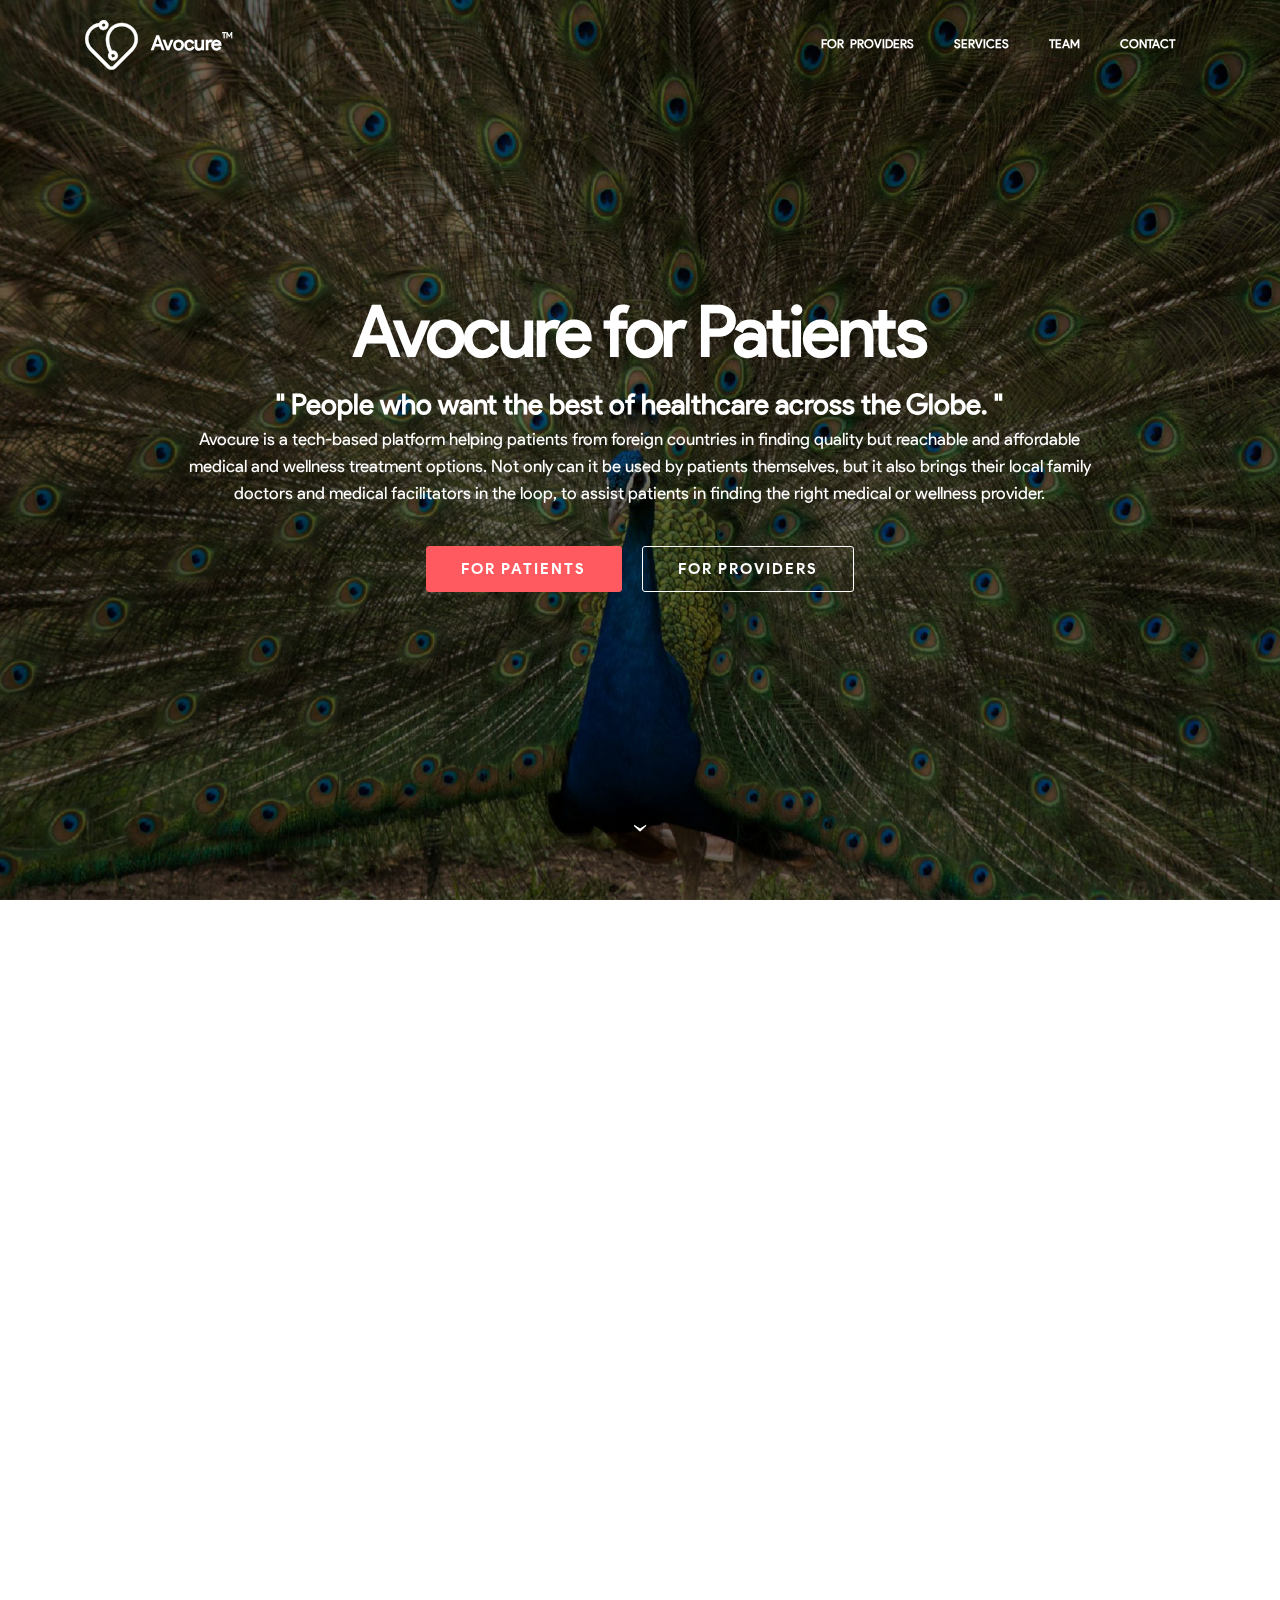
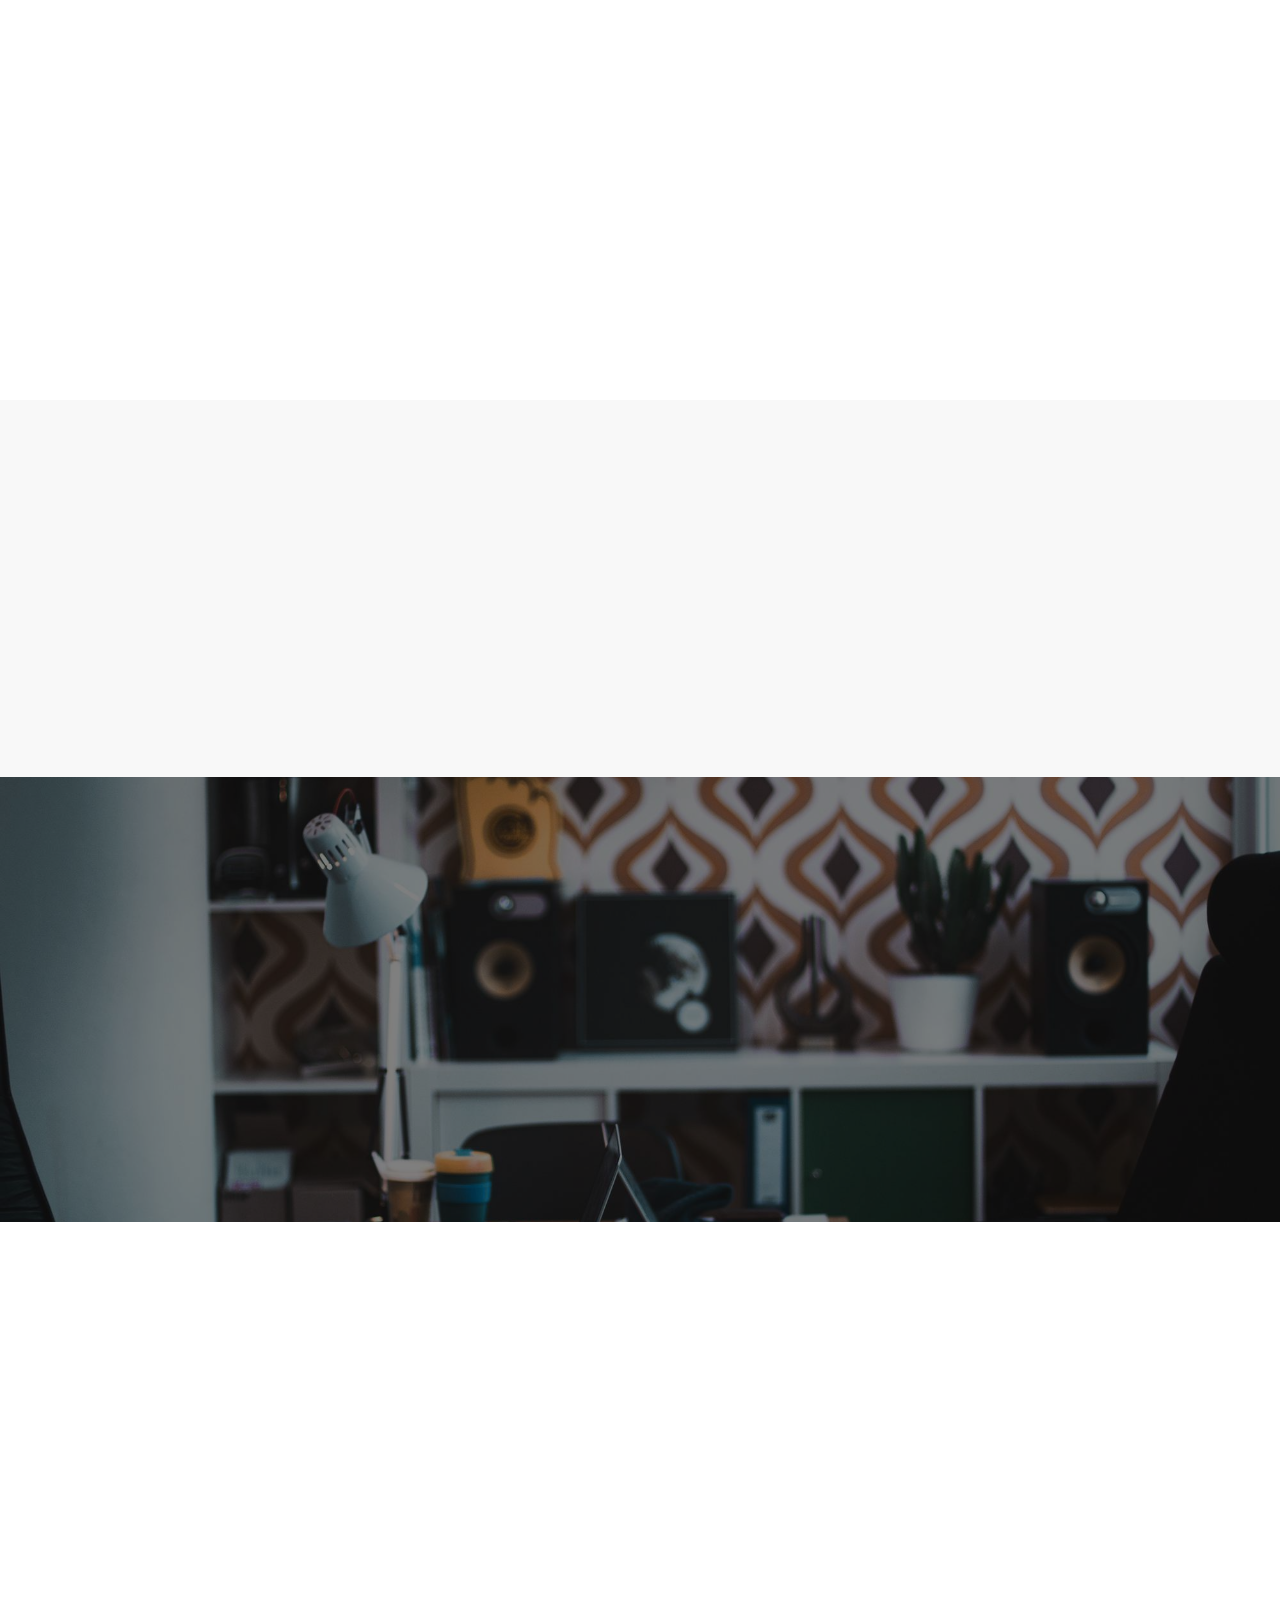
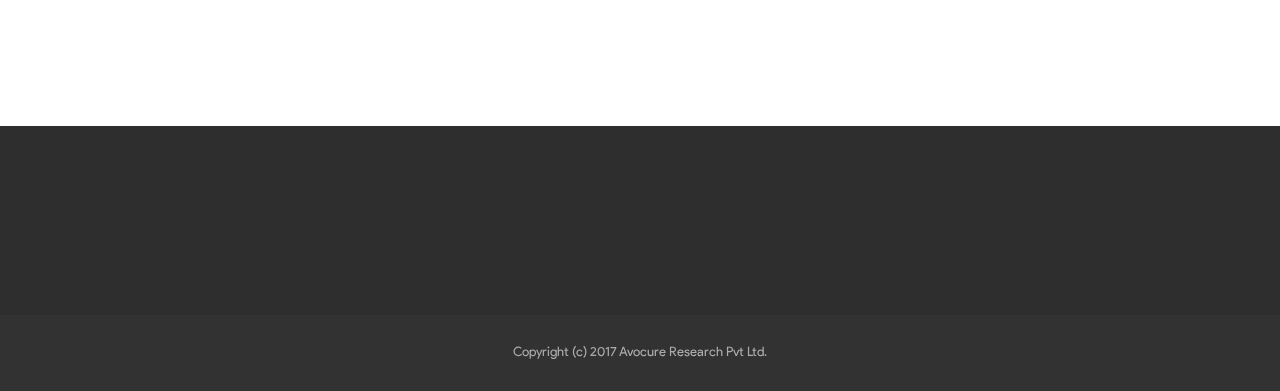
==== commit f1b84725: "For providers linked to email subscription form" ====
--- a/index.html
+++ b/index.html
@@ -44,7 +44,7 @@
                         <div class="hamburger-icon"></div>
                     </button>
 
-                    <ul class="nav-dropdown collapse pull-xs-right nav navbar-nav navbar-toggleable-sm" id="exCollapsingNavbar"><li class="nav-item"><a class="nav-link link" href="index.html">FOR &nbsp;PROVIDERS</a></li><li class="nav-item"><a class="nav-link link" href="index.html#services">SERVICES</a></li><li class="nav-item"><a class="nav-link link" href="index.html#team">TEAM</a></li><li class="nav-item"><a class="nav-link link" href="index.html#contacts5-7">CONTACT</a></li></ul>
+                    <ul class="nav-dropdown collapse pull-xs-right nav navbar-nav navbar-toggleable-sm" id="exCollapsingNavbar"><li class="nav-item"><a class="nav-link link" href="#form2-0">FOR &nbsp;PROVIDERS</a></li><li class="nav-item"><a class="nav-link link" href="index.html#services">SERVICES</a></li><li class="nav-item"><a class="nav-link link" href="index.html#team">TEAM</a></li><li class="nav-item"><a class="nav-link link" href="index.html#contacts5-7">CONTACT</a></li></ul>
                     <button hidden="" class="navbar-toggler navbar-close" type="button" data-toggle="collapse" data-target="#exCollapsingNavbar">
                         <div class="close-icon"></div>
                     </button>
@@ -73,7 +73,7 @@
                     <p class="mbr-section-lead lead"><span style="font-style: normal;"><strong class="tagline">" People who want the best of healthcare across the Globe. "<br></strong>
                         Avocure is a tech-based platform helping patients from foreign countries in finding quality but reachable and affordable medical and wellness treatment options. Not only can it be used by patients themselves, but it also brings their local family doctors and medical facilitators in the loop, to assist patients in finding the right medical or wellness provider.
                     </span></p>
-                    <div class="mbr-section-btn"><a class="btn btn-lg btn-primary" href="index.html">FOR PATIENTS</a> <a class="btn btn-lg btn-white btn-white-outline" href="#">FOR PROVIDERS</a></div>
+                    <div class="mbr-section-btn"><a class="btn btn-lg btn-primary" href="index.html">FOR PATIENTS</a> <a class="btn btn-lg btn-white btn-white-outline" href="#form2-0">FOR PROVIDERS</a></div>
                 </div>
             </div>
         </div>
@@ -107,36 +107,6 @@
 
 </section>
 
-<!-- <section class="mbr-section" id="msg-box5-5" style="background-color: rgb(255, 255, 255); padding-top: 0px; padding-bottom: 80px;">
-
-    
-    <div class="container">
-        <div class="row">
-            <div class="mbr-table-md-up">         
-
-
-              <div class="mbr-table-cell col-md-5 text-xs-center text-md-left content-size pull-right">
-                  <h3 class="mbr-section-title display-2">Share your diagnosis with doctors &amp; family at home.</h3>
-                  <div class="lead">
-
-                    <p>A patient travelling to a foreign country for availing medical treatment is taking a big step towards his/her health and has a very limited set of people he/she can trust on. These patients need someone, whom they can trust, to take advice from in case any complications arise. Curatrips helps in connecting patients to their local family doctors who can also access the patient medical profile and see the daily progress reports, remotely.</p>
-
-                  </div>
-
-                  <div><a class="btn btn-primary" href="index.html#contacts5-7">CONTACT TO KNOW MORE</a></div>
-              </div>
-
-
-              <div class="mbr-table-cell mbr-right-padding-md-up mbr-valign-top col-md-7 image-size" style="width: 48%;">
-                  <div class="mbr-figure"><img src="assets/images/asset-20.svg"></div>
-              </div>
-
-            </div>
-        </div>
-    </div>
-
-</section> -->
-
 <section class="mbr-section" id="msg-box5-5" style="background-color: rgb(255, 255, 255); padding-top: 0px; padding-bottom: 80px;">
 
     
@@ -161,6 +131,35 @@
         </div>
     </div>
 
+</section>
+
+<section class="mbr-section" id="form2-0" style="background-color: rgba(166, 166, 166, 0.08); padding-top: 80px; padding-bottom: 80px;">
+    <div class="mbr-section mbr-section__container mbr-section__container--middle">
+        <div class="container">
+            <div class="row">
+                <div class="col-xs-12 text-xs-center">
+                    <h3 class="mbr-section-title display-2">Avocure for Providers</h3>
+                    <small class="mbr-section-subtitle" style="font-style: normal;">In making, be the first one to be notified on launch.</small>
+                </div>
+            </div>
+        </div>
+    </div>
+    <div class="mbr-section mbr-section-nopadding">
+        <div class="container">
+            <div class="row">
+                <div class="col-xs-12 col-lg-10 col-lg-offset-1" data-form-type="formoid">
+                    <div data-form-alert="true"><div hidden="" data-form-alert-success="true">Thanks for filling, we'll notify you!</div></div>
+                    <form class="mbr-form" action="https://mobirise.com/" method="post" data-form-title="Avocure for Providers">
+                        <input type="hidden" value="mtmp5b+7qbfj/4xbomEF15gJ4wOuYq4bXuBwxHKtQl1d4219ZrlINFYcgFxGyT35knUYw40b0GsZWCMmTigb05u0I6R+vw213nbfhuNq8uRt7cK1dtv1jDdgLGLwZvKM" data-form-email="true" class="animated fadeInUp">
+                        <div class="mbr-subscribe mbr-subscribe-dark input-group">
+                            <input type="email" class="form-control" name="email" required="" data-form-field="Email" placeholder="Enter Your Email Address..." id="form2-0-email">
+                            <span class="input-group-btn"><button type="submit" class="btn btn-primary"><span class="btn-text">NOTIFY ME ON LAUNCH</span><i class="btn-loader"></i></button></span>
+                        </div>
+                    </form>
+                </div>
+            </div>
+        </div>
+    </div>
 </section>
 
 <section class="mbr-section" id="team" style="background-image: url('assets/images/working-area.jpg'); padding-top: 10px; padding-bottom: 10px;">
@@ -285,6 +284,16 @@
   <script src="assets/mobirise-gallery/player.min.js"></script>
   <script src="assets/mobirise-gallery/script.js"></script>
   <script src="assets/formoid/formoid.min.js"></script>
+  <script>
+    (function(i,s,o,g,r,a,m){i['GoogleAnalyticsObject']=r;i[r]=i[r]||function(){
+    (i[r].q=i[r].q||[]).push(arguments)},i[r].l=1*new Date();a=s.createElement(o),
+    m=s.getElementsByTagName(o)[0];a.async=1;a.src=g;m.parentNode.insertBefore(a,m)
+    })(window,document,'script','https://www.google-analytics.com/analytics.js','ga');
+
+    ga('create', 'UA-67526735-4', 'auto');
+    ga('send', 'pageview');
+
+  </script>
   <input name="animation" type="hidden">
   </body>
 </html>--- a/assets/main css/main.css
+++ b/assets/main css/main.css
@@ -177,7 +177,7 @@
       zoom: 0.9 !important;
     }
 
-    #services, #msg-box5-5, #team, #contacts5-7, #social-buttons4-9{
+    #services, #msg-box5-5, #team, #contacts5-7, #social-buttons4-9, #form2-0{
       zoom: 0.7 !important;
     }
 }
@@ -189,4 +189,8 @@
 
 #msg-box5-5 P {
     color: rgb(35, 35, 35) !important;
+}
+
+.mbr-subscribe-dark {
+    border-color: rgba(176, 176, 176, 0.99) !important;
 }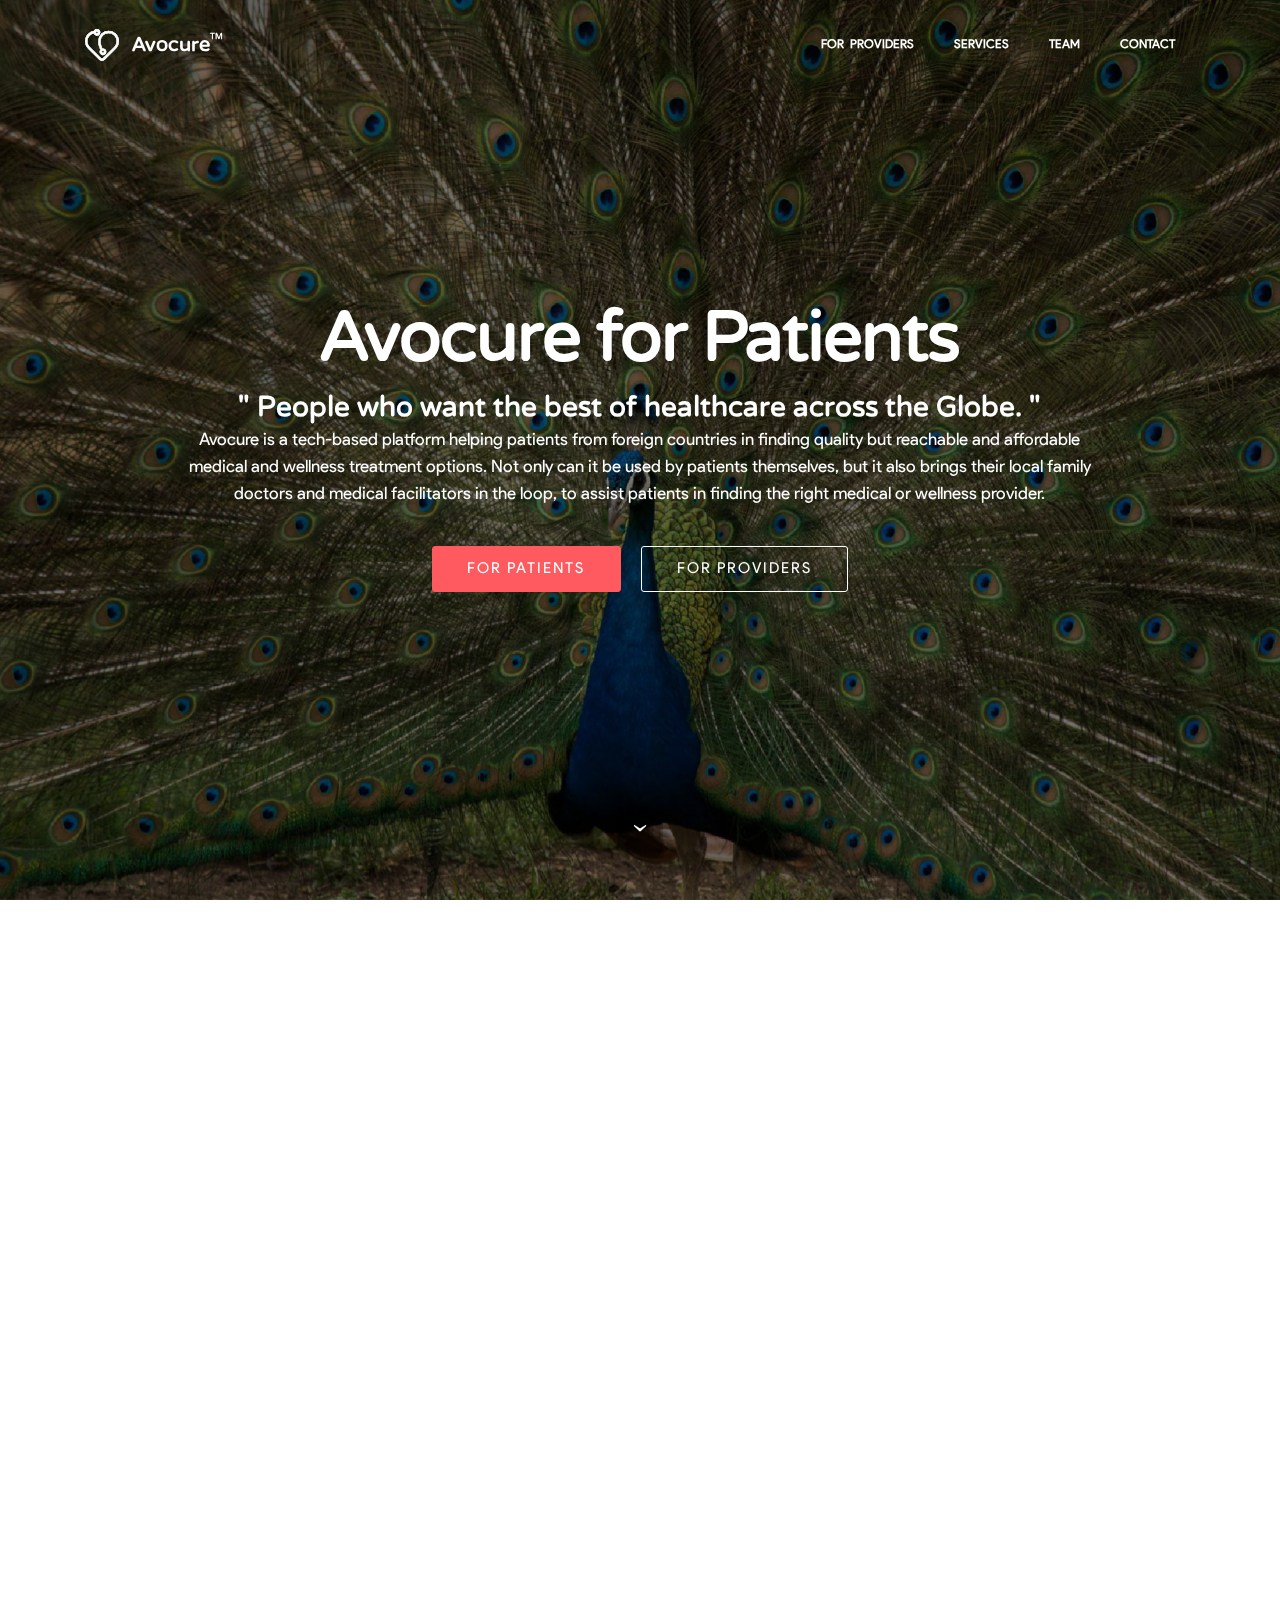
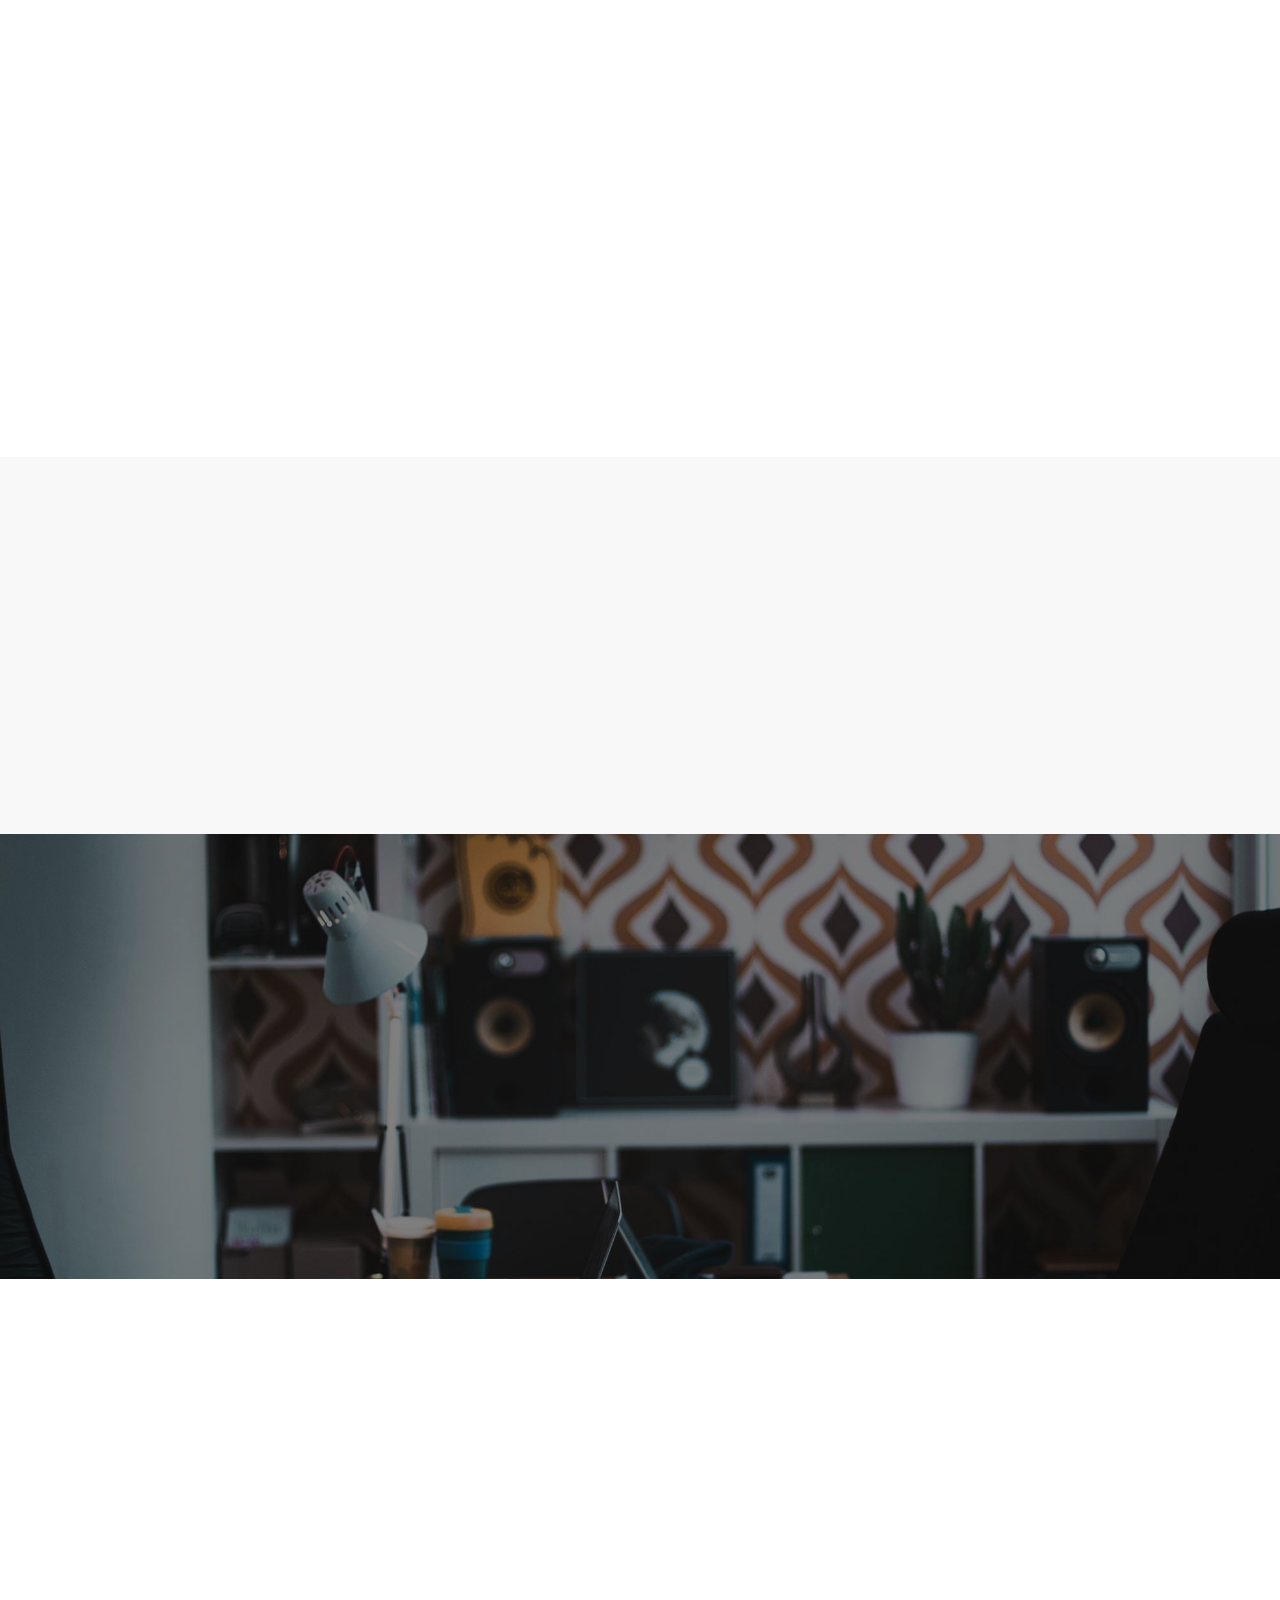
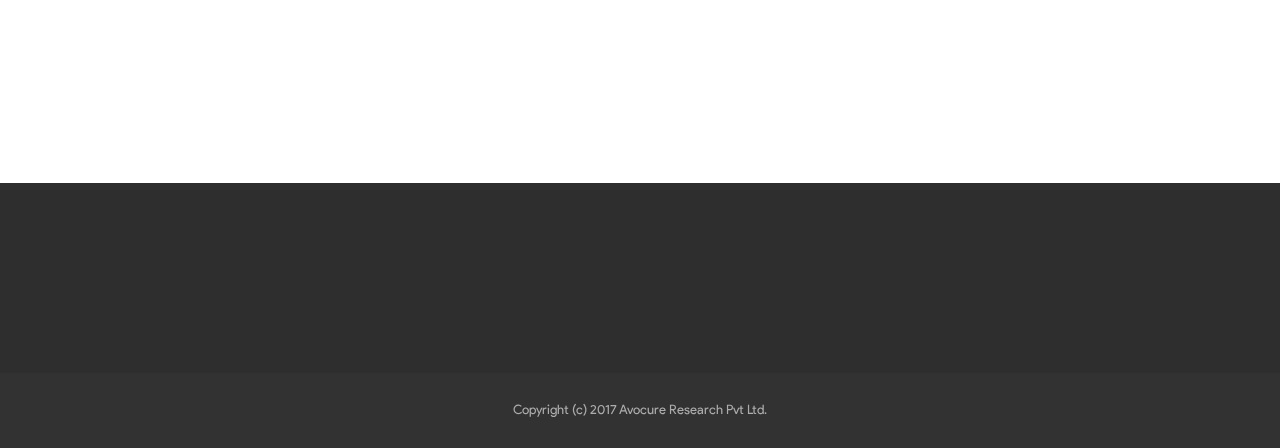
==== commit aff26f4b: "Join us linked to angel.com" ====
--- a/index.html
+++ b/index.html
@@ -173,7 +173,7 @@
                     <p class="mbr-section-lead lead text-desktop"><span style="font-style: normal; color: #fff"><strong class="tagline">" A team that is obsessed with it's Users."<br></strong>
                         If you have the hunger to work with a world class team to solve challenging problems and impact real lives, we would love to hear from you. Come, Join us. We are on to something big.. 
                     </span></p>
-                    <div class="mbr-section-btn"><a class="btn btn-lg btn-white btn-white-outline" href="#">Join Us!</a></div>
+                    <div class="mbr-section-btn"><a class="btn btn-lg btn-white btn-white-outline" href="https://angel.co/avocure">Join Us!</a></div>
                 </div>
             </div>
         </div>
--- a/assets/main css/main.css
+++ b/assets/main css/main.css
@@ -9,6 +9,31 @@
     font-style: normal;
     src: url('../fonts/ProductSans/ProductSans-Bold.ttf');
 }
+
+@font-face {
+    font-family: 'VarelaRound-Regular';
+    font-style: normal;
+    src: url('../fonts/varela-round/VarelaRound-Regular.otf');
+}
+
+
+/*@font-face {
+    font-family: 'AvenirLTStd-Book';
+    font-style: normal;
+    src: url('../fonts/Avenir/AvenirLTStd-Book.ttf');
+}
+
+@font-face {
+    font-family: 'AvenirLTStd-Light';
+    font-style: normal;
+    src: url('../fonts/Avenir/AvenirLTStd-Light.otf');
+}
+
+@font-face {
+    font-family: 'AvenirLTStd-Roman';
+    font-style: normal;
+    src: url('../fonts/Avenir/AvenirLTStd-Roman.otf');
+}*/
 
 body,
 input,
@@ -42,7 +67,7 @@
 .mbr-gallery-title,
 .mbr-map [data-state-details],
 .mbr-price {
-  font-family: 'ProductSans-Bold', sans-serif !important;
+  font-family: 'ProductSans-Regular', sans-serif !important;
 }
 .mbr-footer-content h1,
 .mbr-footer .mbr-contacts h1,
@@ -56,7 +81,7 @@
 .mbr-footer .mbr-contacts p strong,
 .mbr-footer-content strong,
 .mbr-footer .mbr-contacts strong {
-  font-family: 'ProductSans-Bold', sans-serif !important;
+  font-family: 'VarelaRound-Regular', sans-serif !important;
 }
 .btn-sm,
 .lead a,
@@ -83,7 +108,7 @@
 
 #menu-0 .navbar-caption {
   color: #ffffff;
-  font-family: 'ProductSans-Regular', sans-serif !important;
+  font-family: 'VarelaRound-Regular', sans-serif !important;
   font-size: 20px;
 }
 
@@ -102,7 +127,7 @@
   font-family: 'ProductSans-Regular', sans-serif !important;
 }
 #header1-1 .mbr-section-title {
-  font-family: 'ProductSans-Regular', sans-serif !important;
+  font-family: 'VarelaRound-Regular', sans-serif !important;
 }
 #header1-1 .mbr-section-lead {
   font-size: 18px;
@@ -110,7 +135,7 @@
   color: #ffffff;
 }
 #msg-box5-0 H3 {
-  font-family: 'ProductSans-Regular', sans-serif !important;
+  font-family: 'VarelaRound-Regular', sans-serif !important;
   color: #484848;
   font-size: 46px;
 }
@@ -120,7 +145,7 @@
   color: #484848;
 }
 #msg-box5-5 H3 {
-  font-family: 'ProductSans-Regular', sans-serif !important;
+  font-family: 'VarelaRound-Regular', sans-serif !important;
   color: #484848;
   font-size: 46px;
 }
@@ -140,6 +165,14 @@
 #menu-1 .dropdown-item {
   color: #ffffff;
   font-family: 'ProductSans-Regular', sans-serif !important;
+}
+
+#menu-0 .navbar, #menu-0 .nav-dropdown-sm, #menu-0 .nav-dropdown-sm .link[aria-expanded="true"], #menu-0 .nav-dropdown-sm .dropdown-menu {
+    background: rgba(0, 166, 153, 0.72);
+}
+
+.navbar-dropdown .navbar-logo img {
+    height: 2rem;
 }
 
 .trademark{
@@ -149,6 +182,7 @@
 
 .tagline{
   font-size: 28px !important;
+  font-family: "VarelaRound-Regular" !important;
 }
 
 .contact-us{
@@ -183,14 +217,17 @@
 }
 
 #msg-box5-5 H3 {
-    color: #000 !important;
-}
-
+    color: rgb(35, 35, 35) !important;
+    font-size: 48px !important;
+}
+
+#services H3, #form2-0 H3, #social-buttons4-9 H3 {
+  font-family: "VarelaRound-Regular" !important;
+}
 
 #msg-box5-5 P {
     color: rgb(35, 35, 35) !important;
 }
-
 .mbr-subscribe-dark {
     border-color: rgba(176, 176, 176, 0.99) !important;
-}+}
